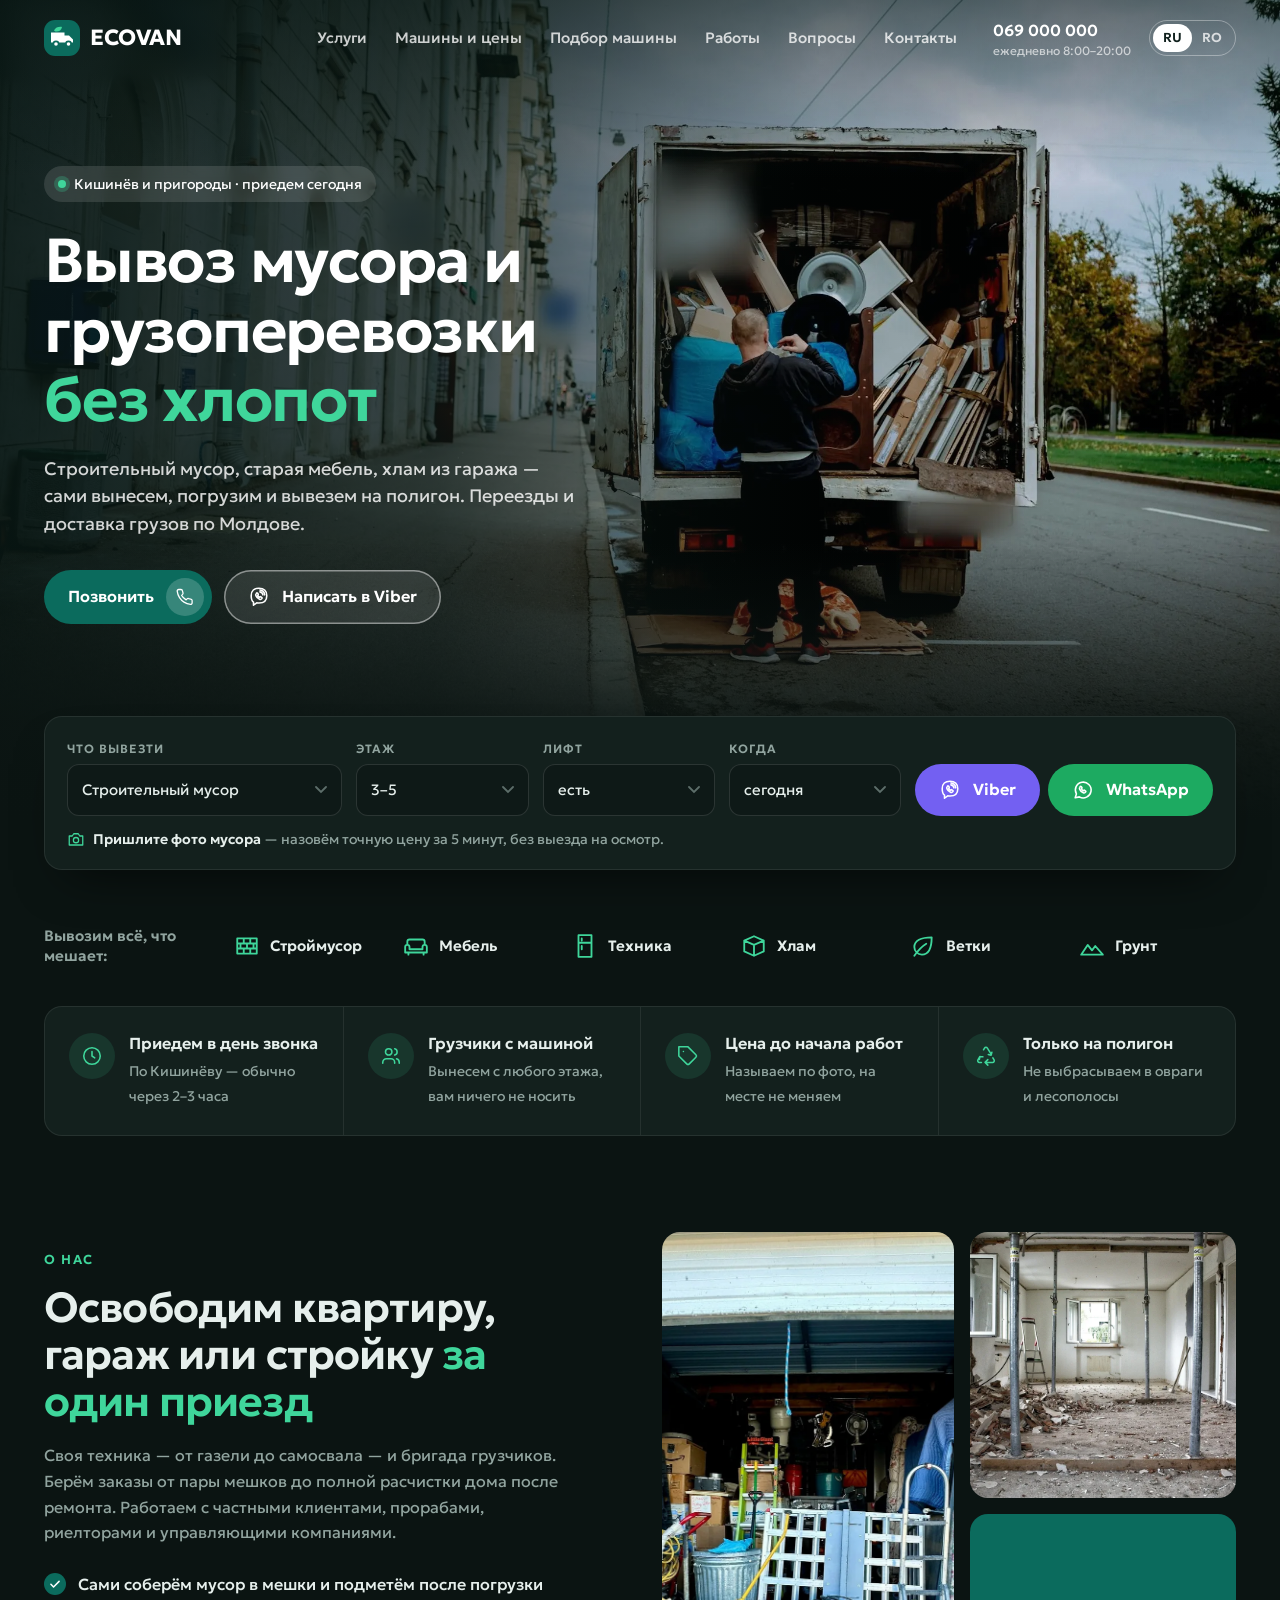
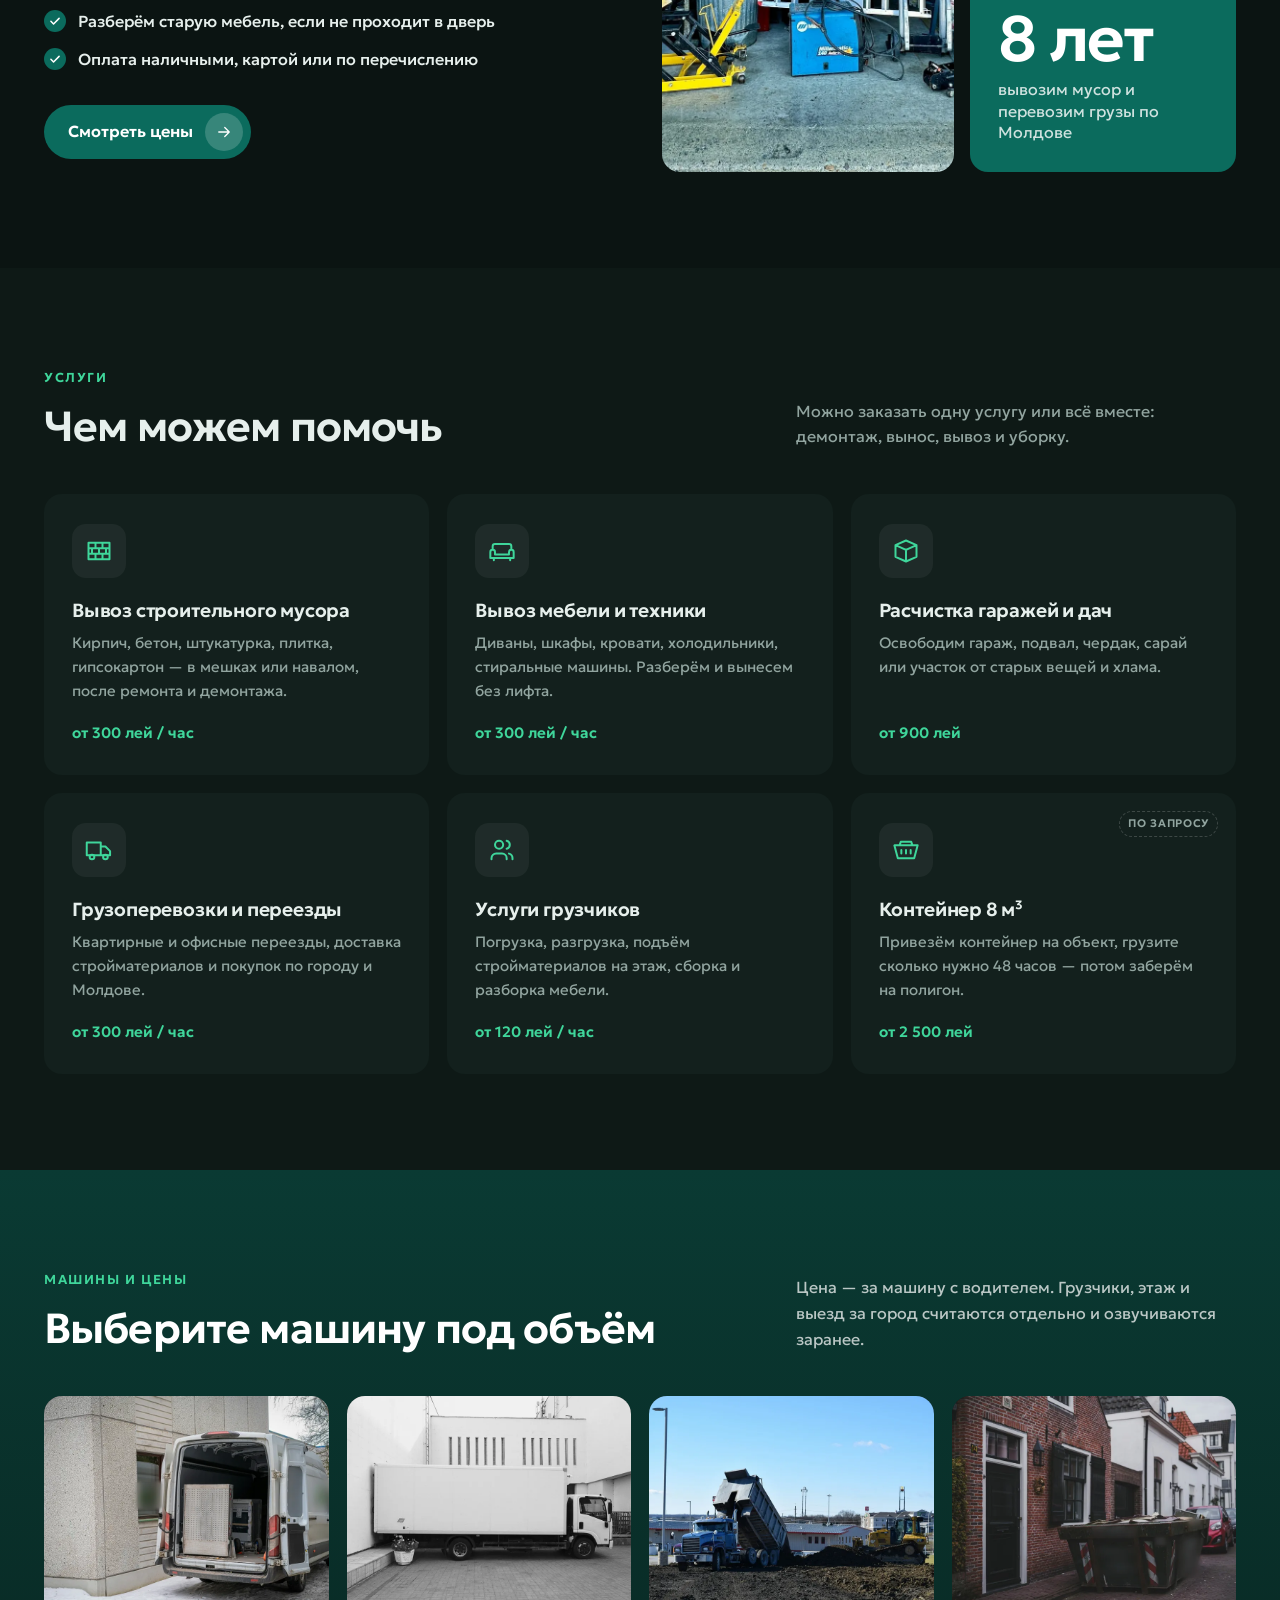
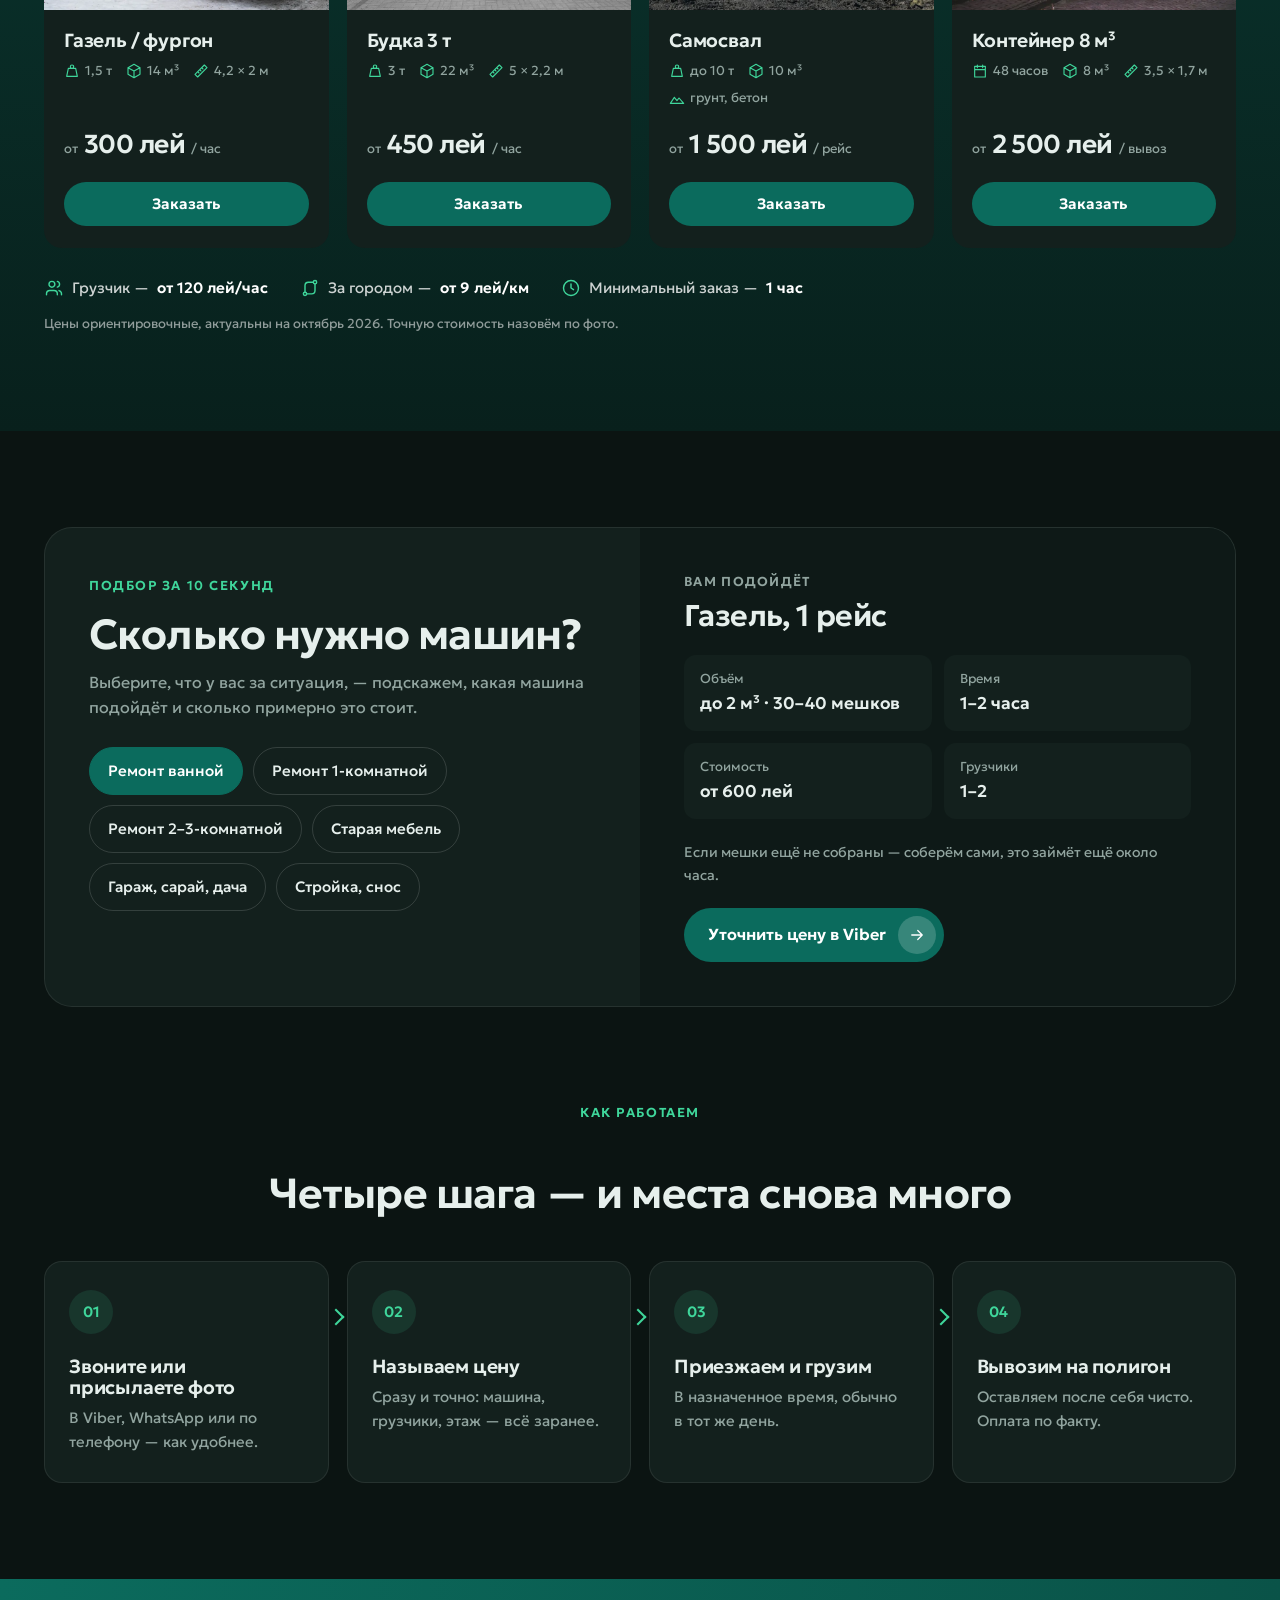
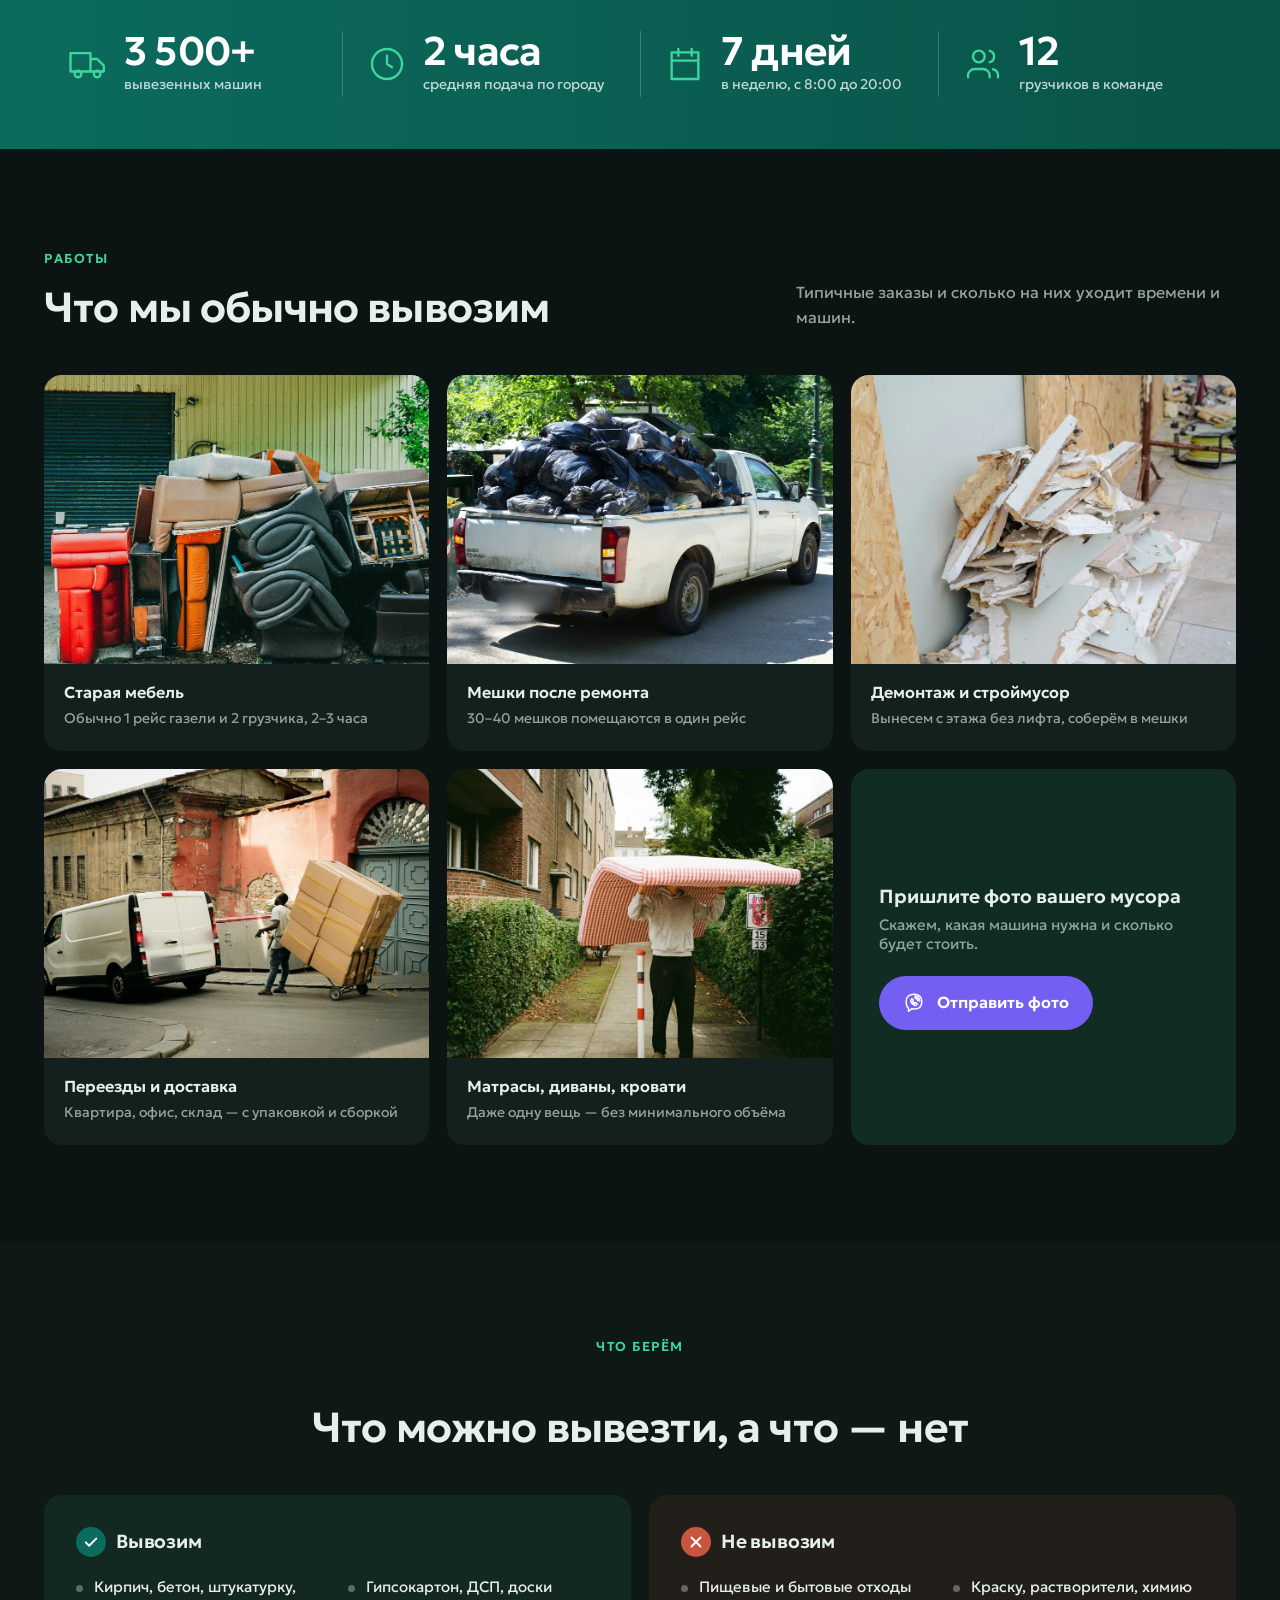
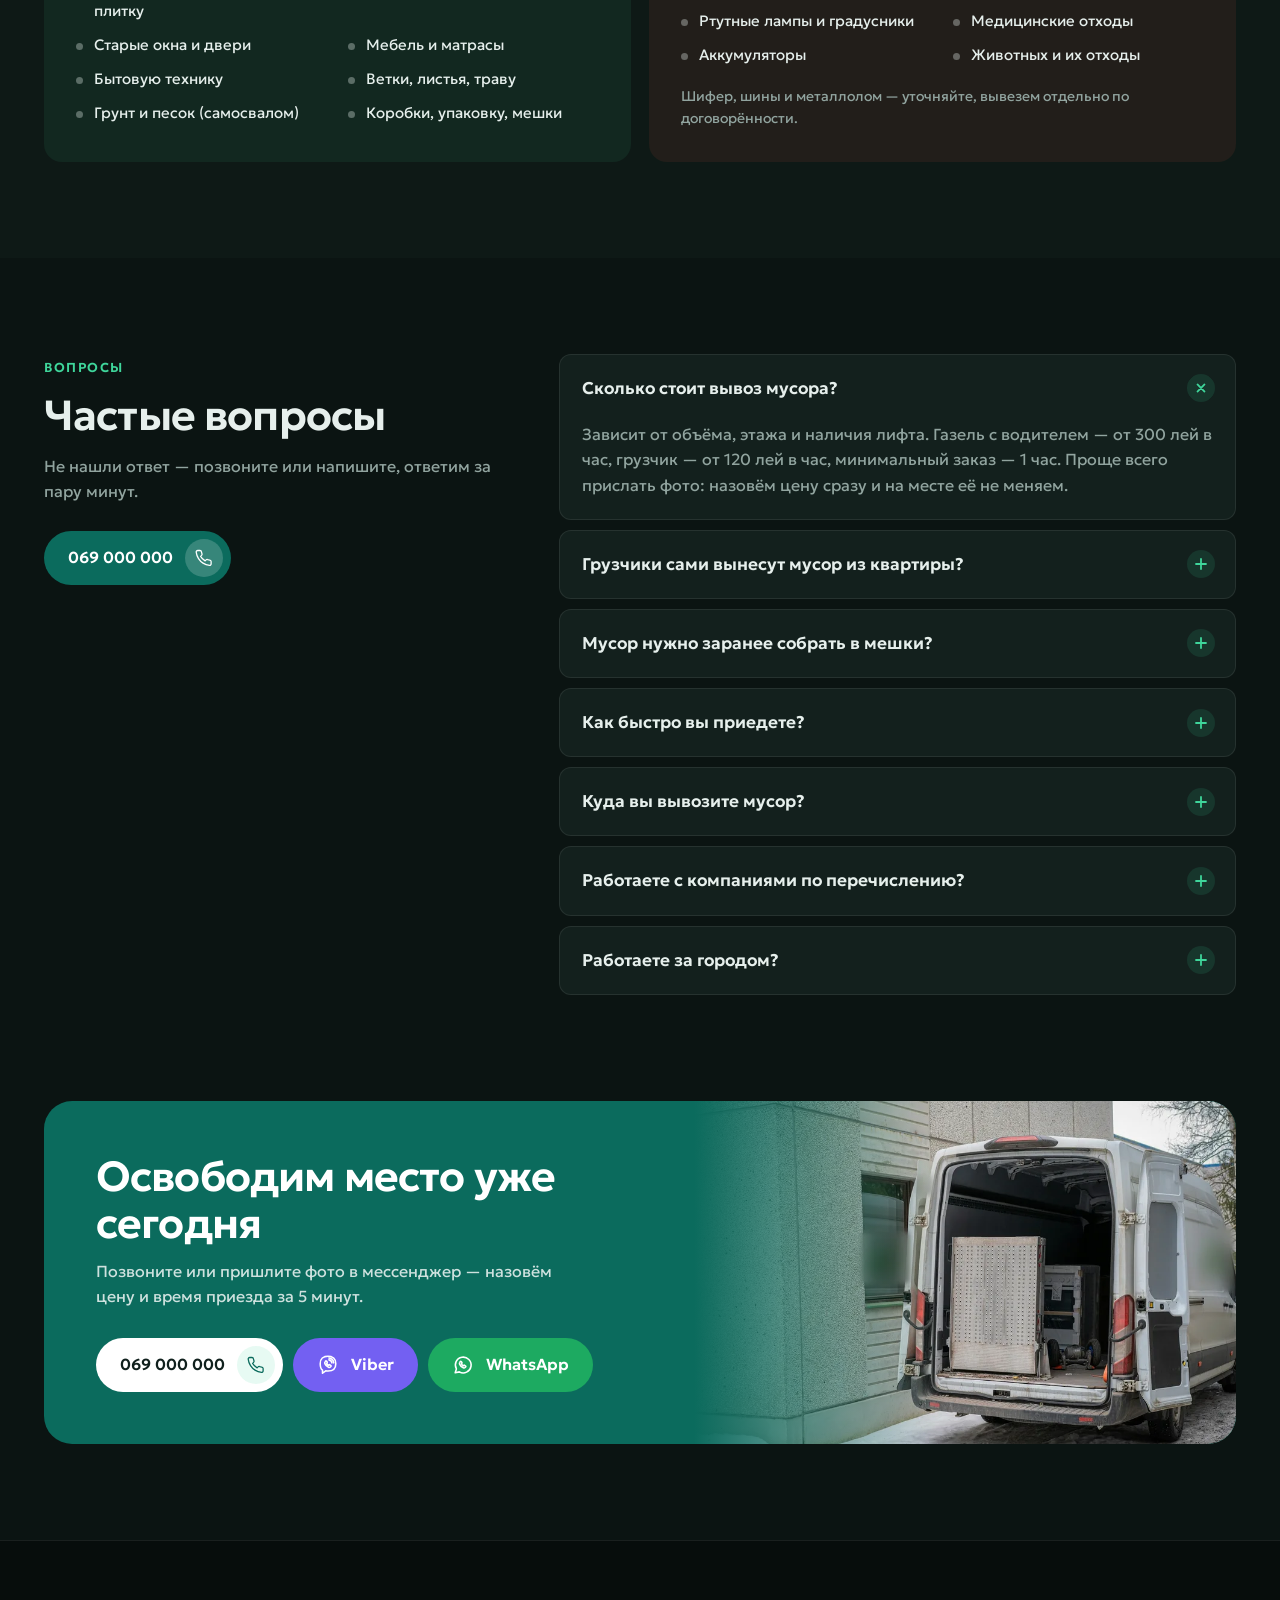
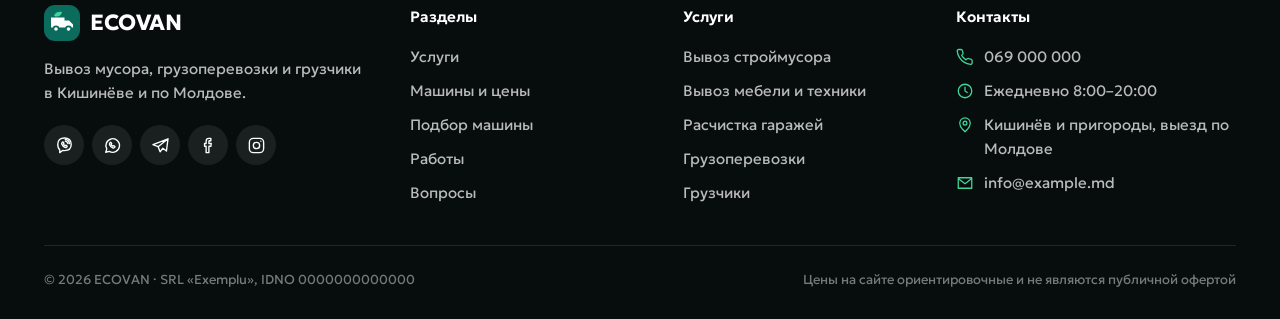
==== index.html @ 8799830d "Add files via upload" ====
<!doctype html>
<html lang="ru">
<head>
<meta charset="utf-8">
<meta name="viewport" content="width=device-width,initial-scale=1">
<title>Вывоз мусора и грузоперевозки в Кишинёве — ECOVAN · 069 000 000</title>
<meta name="description" content="Вывоз строительного мусора, старой мебели и хлама с грузчиками. Грузоперевозки и переезды по Кишинёву и Молдове. Газель от 300 лей/час, приезд в день звонка. Пришлите фото — назовём цену.">
<link rel="canonical" href="https://webonix-md.github.io/vyvoz-dark/">
<link rel="alternate" hreflang="ru" href="https://webonix-md.github.io/vyvoz-dark/">
<link rel="alternate" hreflang="ro" href="https://webonix-md.github.io/vyvoz-dark/ro.html">
<meta property="og:type" content="website">
<meta property="og:locale" content="ru_RU">
<meta property="og:title" content="Вывоз мусора и грузоперевозки в Кишинёве — ECOVAN">
<meta property="og:description" content="Строймусор, мебель, хлам — вынесем, погрузим, вывезем. Газель от 300 лей/час. Пришлите фото — назовём цену.">
<meta property="og:url" content="https://webonix-md.github.io/vyvoz-dark/">
<meta property="og:image" content="https://webonix-md.github.io/vyvoz-dark/img/og/og-square-ru.jpg">
<meta property="og:image:width" content="1200">
<meta property="og:image:height" content="1200">
<meta name="theme-color" content="#0B1412">
<link rel="icon" href="favicon.svg" type="image/svg+xml">
<link rel="preload" href="fonts/Geologica-SemiBold.woff2" as="font" type="font/woff2" crossorigin>
<link rel="preload" href="fonts/Geologica-Regular.woff2" as="font" type="font/woff2" crossorigin>
<link rel="stylesheet" href="style.css">
<script type="application/ld+json">
{"@context":"https://schema.org","@type":"MovingCompany","name":"ECOVAN","description":"Вывоз мусора, грузоперевозки и грузчики в Кишинёве","telephone":"+37369000000","url":"https://webonix-md.github.io/vyvoz-dark/","image":"https://webonix-md.github.io/vyvoz-dark/img/og/og-square-ru.jpg","priceRange":"от 300 MDL","areaServed":"Chișinău","address":{"@type":"PostalAddress","addressLocality":"Chișinău","addressCountry":"MD"},"openingHours":"Mo-Su 08:00-20:00"}
</script>
</head>
<body>

<!-- ============ ИКОНКИ ============ -->
<svg width="0" height="0" style="position:absolute" aria-hidden="true">
  <symbol id="i-arrow" viewBox="0 0 24 24"><path d="M5 12h14M13 6l6 6-6 6"/></symbol>
  <symbol id="i-phone" viewBox="0 0 24 24"><path d="M21.5 16.9v3a2 2 0 0 1-2.2 2 19.8 19.8 0 0 1-8.6-3.1 19.5 19.5 0 0 1-6-6A19.8 19.8 0 0 1 1.6 4.2 2 2 0 0 1 3.6 2h3a2 2 0 0 1 2 1.7c.1.9.4 1.8.7 2.7a2 2 0 0 1-.5 2.1L7.5 9.8a16 16 0 0 0 6 6l1.3-1.3a2 2 0 0 1 2.1-.4c.9.3 1.8.6 2.7.7a2 2 0 0 1 1.9 2.1z"/></symbol>
  <symbol id="i-viber" viewBox="0 0 24 24"><path d="M12 2.5c5.2 0 8.5 2.4 8.5 8s-3.3 8-8.5 8c-.9 0-1.7-.1-2.5-.2L6 21v-3.5c-1.8-1.3-2.5-3.6-2.5-7 0-5.6 3.3-8 8.5-8z"/><path d="M9.3 7.7c.3-.3.7-.3 1 0l.8 1.1c.2.3.2.7-.1 1l-.4.4c.4.9 1.2 1.7 2.1 2.1l.4-.4c.3-.3.7-.3 1-.1l1.1.8c.3.3.3.7 0 1l-.6.6c-.5.5-1.3.6-2 .3a7.4 7.4 0 0 1-4-4c-.3-.7-.2-1.5.3-2zM13 6.4a4 4 0 0 1 3.3 3.3M13 4.4a6 6 0 0 1 5.3 5.3"/></symbol>
  <symbol id="i-wa" viewBox="0 0 24 24"><path d="M3.5 20.5l1.3-4.2A8.6 8.6 0 1 1 8 19.5z"/><path d="M9 8.2c.3-.3.7-.3 1 0l.8 1.1c.2.3.2.7-.1 1l-.4.4c.4.9 1.2 1.7 2.1 2.1l.4-.4c.3-.3.7-.3 1-.1l1.1.8c.3.3.3.7 0 1l-.6.6c-.5.5-1.3.6-2 .3a7.4 7.4 0 0 1-4-4c-.3-.7-.2-1.5.3-2z"/></symbol>
  <symbol id="i-truck" viewBox="0 0 24 24"><path d="M1.5 5.5h12v11h-12zM13.5 9h4l4 4v3.5h-8"/><circle cx="6" cy="18" r="2"/><circle cx="17.5" cy="18" r="2"/></symbol>
  <symbol id="i-bricks" viewBox="0 0 24 24"><path d="M3 5h18v14H3zM3 9.7h18M3 14.3h18M9 5v4.7M15 5v4.7M6 9.7v4.6M12 9.7v4.6M18 9.7v4.6M9 14.3V19M15 14.3V19"/></symbol>
  <symbol id="i-sofa" viewBox="0 0 24 24"><path d="M4 11V8a2 2 0 0 1 2-2h12a2 2 0 0 1 2 2v3M2 13a2 2 0 0 1 4 0v2h12v-2a2 2 0 0 1 4 0v5H2zM5 18v2M19 18v2"/></symbol>
  <symbol id="i-fridge" viewBox="0 0 24 24"><path d="M6 2h12v20H6zM6 9h12M9 5v2M9 12v3"/></symbol>
  <symbol id="i-box" viewBox="0 0 24 24"><path d="M3 7l9-4 9 4v10l-9 4-9-4zM3 7l9 4 9-4M12 11v10"/></symbol>
  <symbol id="i-leaf" viewBox="0 0 24 24"><path d="M11 20a7 7 0 0 1-7-7c0-6 6-9 16-9 0 10-3 16-9 16zM4 21c3.5-5 7-8.5 11-11"/></symbol>
  <symbol id="i-soil" viewBox="0 0 24 24"><path d="M2 20l6-9 4 5 3-4 7 8zM2 20h20"/></symbol>
  <symbol id="i-clock" viewBox="0 0 24 24"><circle cx="12" cy="12" r="9"/><path d="M12 7v5l3 2"/></symbol>
  <symbol id="i-users" viewBox="0 0 24 24"><path d="M16 20v-1a4 4 0 0 0-4-4H7a4 4 0 0 0-4 4v1M9.5 11a3.5 3.5 0 1 0 0-7 3.5 3.5 0 0 0 0 7zM21 20v-1a4 4 0 0 0-3-3.9M16 4.1a3.5 3.5 0 0 1 0 6.8"/></symbol>
  <symbol id="i-tag" viewBox="0 0 24 24"><path d="M20.6 13.4l-7.2 7.2a2 2 0 0 1-2.8 0L2 12V2h10l8.6 8.6a2 2 0 0 1 0 2.8zM7 7h.01"/></symbol>
  <symbol id="i-recycle" viewBox="0 0 24 24"><path d="M7 19H4.8a1.8 1.8 0 0 1-1.6-2.7L5.4 12.5M11 19h8.2a1.8 1.8 0 0 0 1.6-2.7l-1.3-2.2M14 16l-3 3 3 3M8.6 12.9l-3.2-.4-.6 3.2M9.3 5.2l1.1-1.9a1.8 1.8 0 0 1 3.1 0L17.6 10M14.5 10.3l3.1.8.8-3.1"/></symbol>
  <symbol id="i-check" viewBox="0 0 24 24"><path d="M5 12.5l4.5 4.5L19 7.5"/></symbol>
  <symbol id="i-x" viewBox="0 0 24 24"><path d="M6 6l12 12M18 6L6 18"/></symbol>
  <symbol id="i-skip" viewBox="0 0 24 24"><path d="M2 8h20l-3 11H5zM6.5 8l1-3h9l1 3M8 12v3M12 12v3M16 12v3"/></symbol>
  <symbol id="i-weight" viewBox="0 0 24 24"><path d="M6.5 8h11l2.5 12H4zM12 8a2.5 2.5 0 1 0 0-5 2.5 2.5 0 0 0 0 5z"/></symbol>
  <symbol id="i-cube" viewBox="0 0 24 24"><path d="M12 2l9 5v10l-9 5-9-5V7zM3 7l9 5 9-5M12 12v10"/></symbol>
  <symbol id="i-ruler" viewBox="0 0 24 24"><path d="M3 17L17 3l4 4L7 21zM7 13l2 2M10 10l2 2M13 7l2 2"/></symbol>
  <symbol id="i-pin" viewBox="0 0 24 24"><path d="M12 21s-7-6.2-7-11.5a7 7 0 0 1 14 0C19 14.8 12 21 12 21z"/><circle cx="12" cy="9.5" r="2.5"/></symbol>
  <symbol id="i-mail" viewBox="0 0 24 24"><path d="M3 5h18v14H3zM3 6l9 7 9-7"/></symbol>
  <symbol id="i-cal" viewBox="0 0 24 24"><path d="M4 5h16v16H4zM4 10h16M8 3v4M16 3v4"/></symbol>
  <symbol id="i-camera" viewBox="0 0 24 24"><path d="M3 8h4l2-3h6l2 3h4v12H3z"/><circle cx="12" cy="13.5" r="3.5"/></symbol>
  <symbol id="i-hammer" viewBox="0 0 24 24"><path d="M13.5 10.5l-9 9a2.1 2.1 0 0 1-3-3l9-9M10.5 7.5l3.5-3.5 6 6-3.5 3.5zM14.5 3.5L17 1l6 6-2.5 2.5"/></symbol>
  <symbol id="i-route" viewBox="0 0 24 24"><circle cx="6" cy="19" r="2"/><circle cx="18" cy="5" r="2"/><path d="M6 17V9a4 4 0 0 1 4-4h6M18 7v8a4 4 0 0 1-4 4H8"/></symbol>
  <symbol id="i-menu" viewBox="0 0 24 24"><path d="M4 7h16M4 12h16M4 17h16"/></symbol>
  <symbol id="i-tg" viewBox="0 0 24 24"><path d="M21.5 3.5L2.5 11l6.5 2.5 2.5 6.5 3.5-4.5 4.5 3.5zM9 13.5l12.5-10"/></symbol>
  <symbol id="i-fb" viewBox="0 0 24 24"><path d="M15 3h-2.5A3.5 3.5 0 0 0 9 6.5V9.5H7v3.5h2V21h3.5v-8H15l.5-3.5h-3V7a1 1 0 0 1 1-1H15z"/></symbol>
  <symbol id="i-ig" viewBox="0 0 24 24"><rect x="3" y="3" width="18" height="18" rx="5"/><circle cx="12" cy="12" r="4"/><path d="M17.5 6.5h.01"/></symbol>
</svg>

<!-- ============ ШАПКА ============ -->
<header class="hdr hdr--over">
  <div class="wrap">
    <a href="#" class="logo" aria-label="ECOVAN — на главную">
      <svg viewBox="0 0 36 36" aria-hidden="true"><rect width="36" height="36" rx="11" fill="#0B6B5D"/><path d="M7 12.5h13.5v10H7zM20.5 15.5h4.5l4 4v3h-8.5z" fill="#fff"/><circle cx="12" cy="24" r="2.6" fill="#fff" stroke="#0B6B5D" stroke-width="1.6"/><circle cx="24.5" cy="24" r="2.6" fill="#fff" stroke="#0B6B5D" stroke-width="1.6"/><path d="M10 10.5c1.5-3 4.5-4 8-3.6-.6 3.2-3 5-6.6 4.6" fill="#3FD69B"/></svg>
      ECOVAN
    </a>
    <nav class="nav" id="nav">
      <a href="#uslugi">Услуги</a>
      <a href="#ceny">Машины и цены</a>
      <a href="#podbor">Подбор машины</a>
      <a href="#raboty">Работы</a>
      <a href="#voprosy">Вопросы</a>
      <a href="#kontakty">Контакты</a>
    </nav>
    <div class="hdr__r">
      <a class="hdr__tel" href="tel:+37369000000">069 000 000<small>ежедневно 8:00–20:00</small></a>
      <div class="lang"><a href="index.html" aria-current="page">RU</a><a href="ro.html" hreflang="ro">RO</a></div>
      <button class="burger" id="burger" aria-label="Меню" aria-expanded="false" aria-controls="nav"><svg class="i"><use href="#i-menu"/></svg></button>
    </div>
  </div>
</header>

<main>
<!-- ============ HERO ============ -->
<section class="hero">
    <div class="hero__box">
      <picture>
        <source media="(max-width:640px)" srcset="img/hero-m.webp">
        <img src="img/hero.webp" width="2200" height="1464" alt="Грузчик загружает старую мебель и мусор в грузовую газель" fetchpriority="high">
      </picture>
      <div class="wrap hero__in"><div class="hero__txt">
        <div class="hero__badge"><i></i>Кишинёв и пригороды · приедем сегодня</div>
        <h1>Вывоз мусора и грузоперевозки <span>без хлопот</span></h1>
        <p class="hero__lead">Строительный мусор, старая мебель, хлам из гаража — сами вынесем, погрузим и вывезем на полигон. Переезды и доставка грузов по Молдове.</p>
        <div class="hero__cta">
          <a class="btn btn--p" href="tel:+37369000000">Позвонить <span class="ar"><svg class="i"><use href="#i-phone"/></svg></span></a>
          <a class="btn btn--ghost" href="viber://chat?number=%2B37369000000"><svg class="i"><use href="#i-viber"/></svg>Написать в Viber</a>
        </div>
      </div></div>
    </div>
  <div class="wrap">

    <!-- быстрая цена: не форма, а сборка сообщения в мессенджер -->
    <div class="quick rv" id="quick" data-msg="Здравствуйте! Нужен вывоз / перевозка: {what}. Этаж: {floor}, лифт: {lift}. Когда: {when}. Сейчас пришлю фото." data-copied="Текст скопирован — вставьте его в чат Viber и прикрепите фото">
      <div class="quick__row">
        <div><label for="q-what">Что вывезти</label>
          <select id="q-what"><option>Строительный мусор</option><option>Старая мебель, техника</option><option>Хлам из гаража, подвала, дачи</option><option>Переезд / перевозка груза</option></select></div>
        <div><label for="q-floor">Этаж</label>
          <select id="q-floor"><option>Частный дом</option><option>1–2</option><option selected>3–5</option><option>6 и выше</option></select></div>
        <div><label for="q-lift">Лифт</label>
          <select id="q-lift"><option>есть</option><option>нет</option><option>грузовой</option></select></div>
        <div><label for="q-when">Когда</label>
          <select id="q-when"><option>сегодня</option><option>завтра</option><option>на этой неделе</option></select></div>
        <div class="quick__btns">
          <a class="btn btn--viber js-viber" href="viber://chat?number=%2B37369000000"><svg class="i"><use href="#i-viber"/></svg>Viber</a>
          <a class="btn btn--wa js-wa" href="https://wa.me/37369000000" target="_blank" rel="noopener"><svg class="i"><use href="#i-wa"/></svg>WhatsApp</a>
        </div>
      </div>
      <p class="quick__note"><svg class="i"><use href="#i-camera"/></svg><span><b>Пришлите фото мусора</b> — назовём точную цену за 5 минут, без выезда на осмотр.</span></p>
    </div>
  </div>
</section>

<!-- ============ ЧТО ВЫВОЗИМ ============ -->
<section class="what">
  <div class="wrap what__in rv">
    <p class="what__t">Вывозим всё, что мешает:</p>
    <ul class="what__list">
      <li><svg class="i"><use href="#i-bricks"/></svg>Строймусор</li>
      <li><svg class="i"><use href="#i-sofa"/></svg>Мебель</li>
      <li><svg class="i"><use href="#i-fridge"/></svg>Техника</li>
      <li><svg class="i"><use href="#i-box"/></svg>Хлам</li>
      <li><svg class="i"><use href="#i-leaf"/></svg>Ветки</li>
      <li><svg class="i"><use href="#i-soil"/></svg>Грунт</li>
    </ul>
  </div>
</section>

<!-- ============ 4 ПРЕИМУЩЕСТВА ============ -->
<section class="feats">
  <div class="wrap">
    <div class="feats__grid rv">
      <div class="feat"><span class="ico"><svg class="i"><use href="#i-clock"/></svg></span><div><b>Приедем в день звонка</b><span>По Кишинёву — обычно через 2–3 часа</span></div></div>
      <div class="feat"><span class="ico"><svg class="i"><use href="#i-users"/></svg></span><div><b>Грузчики с машиной</b><span>Вынесем с любого этажа, вам ничего не носить</span></div></div>
      <div class="feat"><span class="ico"><svg class="i"><use href="#i-tag"/></svg></span><div><b>Цена до начала работ</b><span>Называем по фото, на месте не меняем</span></div></div>
      <div class="feat"><span class="ico"><svg class="i"><use href="#i-recycle"/></svg></span><div><b>Только на полигон</b><span>Не выбрасываем в овраги и лесополосы</span></div></div>
    </div>
  </div>
</section>

<!-- ============ О НАС ============ -->
<section class="sec about">
  <div class="wrap about__grid">
    <div class="rv">
      <span class="eyebrow">О нас</span>
      <h2>Освободим квартиру, гараж или стройку <span class="hl">за один приезд</span></h2>
      <p>Своя техника — от газели до самосвала — и бригада грузчиков. Берём заказы от пары мешков до полной расчистки дома после ремонта. Работаем с частными клиентами, прорабами, риелторами и управляющими компаниями.</p>
      <ul class="checks">
        <li><svg class="i"><use href="#i-check"/></svg>Сами соберём мусор в мешки и подметём после погрузки</li>
        <li><svg class="i"><use href="#i-check"/></svg>Разберём старую мебель, если не проходит в дверь</li>
        <li><svg class="i"><use href="#i-check"/></svg>Оплата наличными, картой или по перечислению</li>
      </ul>
      <a class="btn btn--p" href="#ceny">Смотреть цены <span class="ar"><svg class="i"><use href="#i-arrow"/></svg></span></a>
    </div>
    <div class="collage rv">
      <img class="c1" src="img/about-1.webp" width="900" height="1125" alt="Гараж, заставленный старыми вещами и инструментами" loading="lazy">
      <img class="c2" src="img/about-2.webp" width="700" height="700" alt="Комната после демонтажа, на полу строительный мусор" loading="lazy">
      <div class="num"><b>8 лет</b><span>вывозим мусор и перевозим грузы по Молдове</span></div>
    </div>
  </div>
</section>

<!-- ============ УСЛУГИ ============ -->
<section class="sec svc" id="uslugi">
  <div class="wrap">
    <div class="sec-head rv">
      <div><span class="eyebrow">Услуги</span><h2>Чем можем помочь</h2></div>
      <p>Можно заказать одну услугу или всё вместе: демонтаж, вынос, вывоз и уборку.</p>
    </div>
    <div class="svc__grid">
      <article class="card rv"><span class="ico"><svg class="i"><use href="#i-bricks"/></svg></span><h3>Вывоз строительного мусора</h3><p>Кирпич, бетон, штукатурка, плитка, гипсокартон — в мешках или навалом, после ремонта и демонтажа.</p><span class="card__price">от 300 лей / час</span></article>
      <article class="card rv"><span class="ico"><svg class="i"><use href="#i-sofa"/></svg></span><h3>Вывоз мебели и техники</h3><p>Диваны, шкафы, кровати, холодильники, стиральные машины. Разберём и вынесем без лифта.</p><span class="card__price">от 300 лей / час</span></article>
      <article class="card rv"><span class="ico"><svg class="i"><use href="#i-box"/></svg></span><h3>Расчистка гаражей и дач</h3><p>Освободим гараж, подвал, чердак, сарай или участок от старых вещей и хлама.</p><span class="card__price">от 900 лей</span></article>
      <article class="card rv"><span class="ico"><svg class="i"><use href="#i-truck"/></svg></span><h3>Грузоперевозки и переезды</h3><p>Квартирные и офисные переезды, доставка стройматериалов и покупок по городу и Молдове.</p><span class="card__price">от 300 лей / час</span></article>
      <article class="card rv"><span class="ico"><svg class="i"><use href="#i-users"/></svg></span><h3>Услуги грузчиков</h3><p>Погрузка, разгрузка, подъём стройматериалов на этаж, сборка и разборка мебели.</p><span class="card__price">от 120 лей / час</span></article>
      <article class="card card--opt rv" data-opt="по запросу"><span class="ico"><svg class="i"><use href="#i-skip"/></svg></span><h3>Контейнер 8 м³</h3><p>Привезём контейнер на объект, грузите сколько нужно 48 часов — потом заберём на полигон.</p><span class="card__price">от 2 500 лей</span></article>
    </div>
  </div>
</section>

<!-- ============ МАШИНЫ И ЦЕНЫ ============ -->
<section class="sec cars" id="ceny">
  <div class="wrap">
    <div class="sec-head rv">
      <div><span class="eyebrow">Машины и цены</span><h2>Выберите машину под объём</h2></div>
      <p>Цена — за машину с водителем. Грузчики, этаж и выезд за город считаются отдельно и озвучиваются заранее.</p>
    </div>
    <div class="cars__grid">
      <article class="car rv">
        <img src="img/car-van.webp" width="800" height="600" alt="Грузовой фургон с открытыми задними дверями" loading="lazy">
        <div class="car__b">
          <h3>Газель / фургон</h3>
          <div class="car__specs"><span><svg class="i"><use href="#i-weight"/></svg>1,5 т</span><span><svg class="i"><use href="#i-cube"/></svg>14 м³</span><span><svg class="i"><use href="#i-ruler"/></svg>4,2 × 2 м</span></div>
          <div class="car__price"><small>от</small><b>300 лей</b><small>/ час</small></div>
          <a class="btn btn--p btn--sm" href="viber://chat?number=%2B37369000000">Заказать</a>
        </div>
      </article>
      <article class="car rv">
        <img src="img/car-box.webp" width="800" height="600" alt="Грузовик с будкой" loading="lazy">
        <div class="car__b">
          <h3>Будка 3 т</h3>
          <div class="car__specs"><span><svg class="i"><use href="#i-weight"/></svg>3 т</span><span><svg class="i"><use href="#i-cube"/></svg>22 м³</span><span><svg class="i"><use href="#i-ruler"/></svg>5 × 2,2 м</span></div>
          <div class="car__price"><small>от</small><b>450 лей</b><small>/ час</small></div>
          <a class="btn btn--p btn--sm" href="viber://chat?number=%2B37369000000">Заказать</a>
        </div>
      </article>
      <article class="car rv">
        <img src="img/car-dump.webp" width="800" height="600" alt="Самосвал выгружает грунт" loading="lazy">
        <div class="car__b">
          <h3>Самосвал</h3>
          <div class="car__specs"><span><svg class="i"><use href="#i-weight"/></svg>до 10 т</span><span><svg class="i"><use href="#i-cube"/></svg>10 м³</span><span><svg class="i"><use href="#i-soil"/></svg>грунт, бетон</span></div>
          <div class="car__price"><small>от</small><b>1 500 лей</b><small>/ рейс</small></div>
          <a class="btn btn--p btn--sm" href="viber://chat?number=%2B37369000000">Заказать</a>
        </div>
      </article>
      <article class="car rv">
        <img src="img/car-skip.webp" width="800" height="600" alt="Металлический контейнер для строительного мусора у дома" loading="lazy">
        <div class="car__b">
          <h3>Контейнер 8 м³</h3>
          <div class="car__specs"><span><svg class="i"><use href="#i-cal"/></svg>48 часов</span><span><svg class="i"><use href="#i-cube"/></svg>8 м³</span><span><svg class="i"><use href="#i-ruler"/></svg>3,5 × 1,7 м</span></div>
          <div class="car__price"><small>от</small><b>2 500 лей</b><small>/ вывоз</small></div>
          <a class="btn btn--p btn--sm" href="viber://chat?number=%2B37369000000">Заказать</a>
        </div>
      </article>
    </div>
    <div class="cars__extra rv">
      <span><svg class="i"><use href="#i-users"/></svg>Грузчик — <b>от 120 лей/час</b></span>
      <span><svg class="i"><use href="#i-route"/></svg>За городом — <b>от 9 лей/км</b></span>
      <span><svg class="i"><use href="#i-clock"/></svg>Минимальный заказ — <b>1 час</b></span>
    </div>
    <p class="cars__date">Цены ориентировочные, актуальны на октябрь 2026. Точную стоимость назовём по фото.</p>
  </div>
</section>

<!-- ============ ПОДБОР МАШИНЫ ============ -->
<section class="sec calc" id="podbor">
  <div class="wrap">
    <div class="calc__box rv">
      <div class="calc__l">
        <span class="eyebrow">Подбор за 10 секунд</span>
        <h2>Сколько нужно машин?</h2>
        <p>Выберите, что у вас за ситуация, — подскажем, какая машина подойдёт и сколько примерно это стоит.</p>
        <div class="chips" id="chips" role="group" aria-label="Тип работ">
          <button class="chip" data-k="bath" aria-pressed="true">Ремонт ванной</button>
          <button class="chip" data-k="flat1" aria-pressed="false">Ремонт 1-комнатной</button>
          <button class="chip" data-k="flat3" aria-pressed="false">Ремонт 2–3-комнатной</button>
          <button class="chip" data-k="furn" aria-pressed="false">Старая мебель</button>
          <button class="chip" data-k="garage" aria-pressed="false">Гараж, сарай, дача</button>
          <button class="chip" data-k="build" aria-pressed="false">Стройка, снос</button>
        </div>
      </div>
      <div class="calc__r" aria-live="polite">
        <span class="res__tag">Вам подойдёт</span>
        <div id="res">
          <div class="res__car" id="r-car"></div>
          <div class="res__rows">
            <div><small>Объём</small><b id="r-vol"></b></div>
            <div><small>Время</small><b id="r-time"></b></div>
            <div><small>Стоимость</small><b id="r-price"></b></div>
            <div><small>Грузчики</small><b id="r-men"></b></div>
          </div>
          <p class="res__note" id="r-note"></p>
        </div>
        <a class="btn btn--p" href="viber://chat?number=%2B37369000000">Уточнить цену в Viber <span class="ar"><svg class="i"><use href="#i-arrow"/></svg></span></a>
      </div>
    </div>
  </div>
  <script type="application/json" id="calc-data">
  {
    "bath":  {"car":"Газель, 1 рейс","vol":"до 2 м³ · 30–40 мешков","time":"1–2 часа","price":"от 600 лей","men":"1–2","note":"Если мешки ещё не собраны — соберём сами, это займёт ещё около часа."},
    "flat1": {"car":"Газель, 2 рейса или контейнер 8 м³","vol":"4–6 м³","time":"3–4 часа","price":"от 1 200 лей","men":"2","note":"Если ремонт идёт неделями — выгоднее поставить контейнер и грузить по мере работы."},
    "flat3": {"car":"Контейнер 8 м³ или самосвал","vol":"8–12 м³","time":"1–2 дня погрузки","price":"от 2 500 лей","men":"по желанию","note":"Для крупного объёма считаем по рейсам — так дешевле, чем почасовая газель."},
    "furn":  {"car":"Газель + грузчики","vol":"диван, шкаф, кровать ≈ 6–10 м³","time":"2–3 часа","price":"от 800 лей","men":"2","note":"Разберём шкафы и кровати на месте, если не проходят в дверь или лифт."},
    "garage":{"car":"Газель или будка 3 т","vol":"6–20 м³","time":"2–4 часа","price":"от 900 лей","men":"2","note":"Металлолом и годные вещи можем отсортировать — иногда это снижает цену."},
    "build": {"car":"Самосвал 10 т","vol":"до 10 м³ за рейс","time":"по графику стройки","price":"от 1 500 лей / рейс","men":"не нужны","note":"Бетон, кирпич и грунт после сноса вывозим самосвалом, грузим экскаватором или бобкатом."}
  }
  </script>
</section>

<!-- ============ КАК РАБОТАЕМ ============ -->
<section class="sec steps-sec" style="padding-top:0">
  <div class="wrap">
    <div class="sec-head sec-head--c rv">
      <span class="eyebrow">Как работаем</span>
      <h2>Четыре шага — и места снова много</h2>
    </div>
    <div class="steps">
      <div class="step rv"><span class="step__n">01</span><h3>Звоните или присылаете фото</h3><p>В Viber, WhatsApp или по телефону — как удобнее.</p></div>
      <div class="step rv"><span class="step__n">02</span><h3>Называем цену</h3><p>Сразу и точно: машина, грузчики, этаж — всё заранее.</p></div>
      <div class="step rv"><span class="step__n">03</span><h3>Приезжаем и грузим</h3><p>В назначенное время, обычно в тот же день.</p></div>
      <div class="step rv"><span class="step__n">04</span><h3>Вывозим на полигон</h3><p>Оставляем после себя чисто. Оплата по факту.</p></div>
    </div>
  </div>
</section>

<!-- ============ ЦИФРЫ ============ -->
<section class="stats">
  <div class="wrap stats__grid">
    <div class="stat rv"><svg class="i"><use href="#i-truck"/></svg><div><b>3 500+</b><span>вывезенных машин</span></div></div>
    <div class="stat rv"><svg class="i"><use href="#i-clock"/></svg><div><b>2 часа</b><span>средняя подача по городу</span></div></div>
    <div class="stat rv"><svg class="i"><use href="#i-cal"/></svg><div><b>7 дней</b><span>в неделю, с 8:00 до 20:00</span></div></div>
    <div class="stat rv"><svg class="i"><use href="#i-users"/></svg><div><b>12</b><span>грузчиков в команде</span></div></div>
  </div>
</section>

<!-- ============ РАБОТЫ ============ -->
<section class="sec works" id="raboty">
  <div class="wrap">
    <div class="sec-head rv">
      <div><span class="eyebrow">Работы</span><h2>Что мы обычно вывозим</h2></div>
      <p>Типичные заказы и сколько на них уходит времени и машин.</p>
    </div>
    <div class="works__grid">
      <div class="work rv"><figure><img src="img/work-1.webp" width="900" height="675" alt="Старая мягкая мебель сложена у гаража" loading="lazy"></figure><figcaption><b>Старая мебель</b><span>Обычно 1 рейс газели и 2 грузчика, 2–3 часа</span></figcaption></div>
      <div class="work rv"><figure><img src="img/work-2.webp" width="900" height="675" alt="Кузов пикапа, полностью загруженный мешками с мусором" loading="lazy"></figure><figcaption><b>Мешки после ремонта</b><span>30–40 мешков помещаются в один рейс</span></figcaption></div>
      <div class="work rv"><figure><img src="img/work-3.webp" width="900" height="675" alt="Куча обломков гипсокартона в квартире" loading="lazy"></figure><figcaption><b>Демонтаж и строймусор</b><span>Вынесем с этажа без лифта, соберём в мешки</span></figcaption></div>
      <div class="work rv"><figure><img src="img/work-4.webp" width="900" height="675" alt="Грузчик везёт тележку с коробками к фургону" loading="lazy"></figure><figcaption><b>Переезды и доставка</b><span>Квартира, офис, склад — с упаковкой и сборкой</span></figcaption></div>
      <div class="work rv"><figure><img src="img/work-5.webp" width="900" height="675" alt="Человек несёт старый матрас по улице" loading="lazy"></figure><figcaption><b>Матрасы, диваны, кровати</b><span>Даже одну вещь — без минимального объёма</span></figcaption></div>
      <div class="works__more rv"><p>Пришлите фото вашего мусора<span>Скажем, какая машина нужна и сколько будет стоить.</span></p><a class="btn btn--viber" href="viber://chat?number=%2B37369000000"><svg class="i"><use href="#i-viber"/></svg>Отправить фото</a></div>
    </div>
  </div>
</section>

<!-- ============ МОЖНО / НЕЛЬЗЯ ============ -->
<section class="sec rules">
  <div class="wrap">
    <div class="sec-head sec-head--c rv">
      <span class="eyebrow">Что берём</span>
      <h2>Что можно вывезти, а что — нет</h2>
    </div>
    <div class="rules__grid">
      <div class="rule rule--ok rv">
        <h3><svg class="i"><use href="#i-check"/></svg>Вывозим</h3>
        <ul>
          <li>Кирпич, бетон, штукатурку, плитку</li>
          <li>Гипсокартон, ДСП, доски</li>
          <li>Старые окна и двери</li>
          <li>Мебель и матрасы</li>
          <li>Бытовую технику</li>
          <li>Ветки, листья, траву</li>
          <li>Грунт и песок (самосвалом)</li>
          <li>Коробки, упаковку, мешки</li>
        </ul>
      </div>
      <div class="rule rule--no rv">
        <h3><svg class="i"><use href="#i-x"/></svg>Не вывозим</h3>
        <ul>
          <li>Пищевые и бытовые отходы</li>
          <li>Краску, растворители, химию</li>
          <li>Ртутные лампы и градусники</li>
          <li>Медицинские отходы</li>
          <li>Аккумуляторы</li>
          <li>Животных и их отходы</li>
        </ul>
        <p>Шифер, шины и металлолом — уточняйте, вывезем отдельно по договорённости.</p>
      </div>
    </div>
  </div>
</section>

<!-- ============ FAQ ============ -->
<section class="sec faq" id="voprosy">
  <div class="wrap faq__grid">
    <div class="faq__side rv">
      <span class="eyebrow">Вопросы</span>
      <h2>Частые вопросы</h2>
      <p>Не нашли ответ — позвоните или напишите, ответим за пару минут.</p>
      <a class="btn btn--p" href="tel:+37369000000">069 000 000 <span class="ar"><svg class="i"><use href="#i-phone"/></svg></span></a>
    </div>
    <div class="rv">
      <details open><summary>Сколько стоит вывоз мусора?</summary><p>Зависит от объёма, этажа и наличия лифта. Газель с водителем — от 300 лей в час, грузчик — от 120 лей в час, минимальный заказ — 1 час. Проще всего прислать фото: назовём цену сразу и на месте её не меняем.</p></details>
      <details><summary>Грузчики сами вынесут мусор из квартиры?</summary><p>Да, с любого этажа — в мешках или навалом. Если лифта нет, это влияет на время работы, поэтому про этаж лучше сказать заранее.</p></details>
      <details><summary>Мусор нужно заранее собрать в мешки?</summary><p>Желательно, так быстрее и дешевле. Но можем привезти мешки и собрать всё сами.</p></details>
      <details><summary>Как быстро вы приедете?</summary><p>По Кишинёву — обычно в день обращения, через 2–3 часа. Можно заказать и на конкретное время.</p></details>
      <details><summary>Куда вы вывозите мусор?</summary><p>Только на официальный полигон. В лесополосы и овраги не выбрасываем — за это штрафуют и вас, и нас.</p></details>
      <details><summary>Работаете с компаниями по перечислению?</summary><p>Да. Выставляем счёт и e-Factura, можем работать по договору на регулярный вывоз со стройки или из магазина.</p></details>
      <details><summary>Работаете за городом?</summary><p>Да, по пригородам и всей Молдове. За городом добавляется от 9 лей за километр.</p></details>
    </div>
  </div>
</section>

<!-- ============ CTA ============ -->
<section class="cta">
  <div class="wrap">
    <div class="cta__box rv">
      <div class="cta__t">
        <h2>Освободим место уже сегодня</h2>
        <p>Позвоните или пришлите фото в мессенджер — назовём цену и время приезда за 5 минут.</p>
        <div class="cta__btns">
          <a class="btn btn--w" href="tel:+37369000000">069 000 000 <span class="ar"><svg class="i"><use href="#i-phone"/></svg></span></a>
          <a class="btn btn--viber" href="viber://chat?number=%2B37369000000"><svg class="i"><use href="#i-viber"/></svg>Viber</a>
          <a class="btn btn--wa" href="https://wa.me/37369000000" target="_blank" rel="noopener"><svg class="i"><use href="#i-wa"/></svg>WhatsApp</a>
        </div>
      </div>
      <div class="cta__img"><img src="img/cta.webp" width="900" height="675" alt="" loading="lazy"></div>
    </div>
  </div>
</section>
</main>

<!-- ============ ПОДВАЛ ============ -->
<footer class="foot" id="kontakty">
  <div class="wrap">
    <div class="foot__grid">
      <div>
        <a href="#" class="logo"><svg viewBox="0 0 36 36" aria-hidden="true"><rect width="36" height="36" rx="11" fill="#0B6B5D"/><path d="M7 12.5h13.5v10H7zM20.5 15.5h4.5l4 4v3h-8.5z" fill="#fff"/><circle cx="12" cy="24" r="2.6" fill="#fff" stroke="#0B6B5D" stroke-width="1.6"/><circle cx="24.5" cy="24" r="2.6" fill="#fff" stroke="#0B6B5D" stroke-width="1.6"/><path d="M10 10.5c1.5-3 4.5-4 8-3.6-.6 3.2-3 5-6.6 4.6" fill="#3FD69B"/></svg>ECOVAN</a>
        <p>Вывоз мусора, грузоперевозки и грузчики в Кишинёве и по Молдове.</p>
        <div class="foot__soc">
          <a href="viber://chat?number=%2B37369000000" aria-label="Viber"><svg class="i"><use href="#i-viber"/></svg></a>
          <a href="https://wa.me/37369000000" aria-label="WhatsApp" target="_blank" rel="noopener"><svg class="i"><use href="#i-wa"/></svg></a>
          <a href="https://t.me/" aria-label="Telegram" target="_blank" rel="noopener"><svg class="i"><use href="#i-tg"/></svg></a>
          <a href="https://facebook.com/" aria-label="Facebook" target="_blank" rel="noopener"><svg class="i"><use href="#i-fb"/></svg></a>
          <a href="https://instagram.com/" aria-label="Instagram" target="_blank" rel="noopener"><svg class="i"><use href="#i-ig"/></svg></a>
        </div>
      </div>
      <div>
        <h4>Разделы</h4>
        <ul><li><a href="#uslugi">Услуги</a></li><li><a href="#ceny">Машины и цены</a></li><li><a href="#podbor">Подбор машины</a></li><li><a href="#raboty">Работы</a></li><li><a href="#voprosy">Вопросы</a></li></ul>
      </div>
      <div>
        <h4>Услуги</h4>
        <ul><li>Вывоз строймусора</li><li>Вывоз мебели и техники</li><li>Расчистка гаражей</li><li>Грузоперевозки</li><li>Грузчики</li></ul>
      </div>
      <div>
        <h4>Контакты</h4>
        <ul class="foot__c">
          <li><svg class="i"><use href="#i-phone"/></svg><a href="tel:+37369000000">069 000 000</a></li>
          <li><svg class="i"><use href="#i-clock"/></svg>Ежедневно 8:00–20:00</li>
          <li><svg class="i"><use href="#i-pin"/></svg>Кишинёв и пригороды, выезд по Молдове</li>
          <li><svg class="i"><use href="#i-mail"/></svg><a href="mailto:info@example.md">info@example.md</a></li>
        </ul>
      </div>
    </div>
    <div class="foot__b"><span>© 2026 ECOVAN · SRL «Exemplu», IDNO 0000000000000</span><span>Цены на сайте ориентировочные и не являются публичной офертой</span></div>
  </div>
</footer>

<!-- нижняя панель на телефоне -->
<nav class="mbar" aria-label="Связаться">
  <a class="m-tel" href="tel:+37369000000"><svg class="i"><use href="#i-phone"/></svg>Звонок</a>
  <a class="m-vb" href="viber://chat?number=%2B37369000000"><svg class="i"><use href="#i-viber"/></svg>Viber</a>
  <a class="m-wa" href="https://wa.me/37369000000" target="_blank" rel="noopener"><svg class="i"><use href="#i-wa"/></svg>WhatsApp</a>
</nav>
<div class="toast" id="toast" role="status"></div>

<script src="main.js" defer></script>
</body>
</html>
---- style.css ----
/* ============================================================
   ECOVAN — шаблон «вывоз мусора и грузоперевозки»
   Цвета и размеры — переменные ниже
   ============================================================ */

@font-face{font-family:"Geologica";src:url(fonts/Geologica-Regular.woff2) format("woff2");font-weight:400;font-display:swap}
@font-face{font-family:"Geologica";src:url(fonts/Geologica-Medium.woff2) format("woff2");font-weight:500;font-display:swap}
@font-face{font-family:"Geologica";src:url(fonts/Geologica-SemiBold.woff2) format("woff2");font-weight:600;font-display:swap}
@font-face{font-family:"Geologica";src:url(fonts/Geologica-Bold.woff2) format("woff2");font-weight:700;font-display:swap}

:root{
  --teal:#0B6B5D;        /* основной */
  --teal-d:#08544A;      /* наведение, тёмные полосы */
  --mint:#3FD69B;        /* акцент в заголовках на тёмном */
  --mint-l:#E3F6EE;      /* светлая подложка иконок */
  --ink:#10201D;         /* текст */
  --muted:#5D6E6A;       /* второстепенный текст */
  --bg:#F3F6F5;          /* фон страницы */
  --card:#FFFFFF;
  --line:#DFE7E4;
  --foot:#0D1A18;        /* подвал */
  --r-lg:28px; --r:18px; --r-sm:12px;
  --wrap:1240px;
  --shadow:0 18px 40px -22px rgba(11,52,45,.35);
}

*{box-sizing:border-box;margin:0;padding:0}
html{scroll-behavior:smooth;-webkit-text-size-adjust:100%}
body{font-family:"Geologica",system-ui,sans-serif;font-size:16px;line-height:1.6;color:var(--ink);background:var(--bg);overflow-x:hidden}
img{display:block;max-width:100%;height:auto}
a{color:inherit;text-decoration:none}
button{font:inherit;color:inherit;border:0;background:none;cursor:pointer}
svg.i{width:22px;height:22px;flex:none;fill:none;stroke:currentColor;stroke-width:1.7;stroke-linecap:round;stroke-linejoin:round}
.wrap{max-width:var(--wrap);margin:0 auto;padding:0 24px}
.sr{position:absolute;width:1px;height:1px;overflow:hidden;clip:rect(0 0 0 0)}

h1,h2,h3{font-weight:600;line-height:1.12;letter-spacing:-.02em}
h2{font-size:clamp(28px,3.4vw,42px)}
h3{font-size:19px;letter-spacing:-.01em}
.hl{color:var(--teal)}
.eyebrow{display:inline-block;font-size:13px;font-weight:600;letter-spacing:.12em;text-transform:uppercase;color:var(--teal);margin-bottom:14px}
.sec{padding:96px 0}
.sec-head{display:flex;justify-content:space-between;align-items:flex-end;gap:32px;margin-bottom:44px}
.sec-head p{max-width:440px;color:var(--muted)}
.sec-head--c{flex-direction:column;align-items:center;text-align:center}

/* ---------- кнопки: пилюля + круг со стрелкой (как в референсе) ---------- */
.btn{display:inline-flex;align-items:center;gap:12px;height:54px;padding:0 8px 0 24px;border-radius:999px;font-weight:600;font-size:16px;transition:background .2s,transform .2s;white-space:nowrap}
.btn .ar{width:38px;height:38px;border-radius:50%;display:grid;place-items:center;background:rgba(255,255,255,.18)}
.btn .ar svg{width:18px;height:18px}
.btn:hover{transform:translateY(-1px)}
.btn--p{background:var(--teal);color:#fff}
.btn--p:hover{background:var(--teal-d)}
.btn--w{background:#fff;color:var(--ink)}
.btn--w .ar{background:var(--mint-l);color:var(--teal)}
.btn--ghost{background:rgba(255,255,255,.1);color:#fff;box-shadow:inset 0 0 0 1.5px rgba(255,255,255,.45);padding:0 24px}
.btn--ghost:hover{background:rgba(255,255,255,.2)}
.btn--viber{background:#7360F2;color:#fff;padding:0 24px}
.btn--viber:hover{background:#5d4ad8}
.btn--wa{background:#1DAA61;color:#fff;padding:0 24px}
.btn--wa:hover{background:#178f51}
.btn--sm{height:44px;font-size:15px;padding:0 20px}

/* ---------- шапка ---------- */
.hdr{position:relative;z-index:30;padding:18px 0}
.hdr .wrap{display:flex;align-items:center;gap:36px}
.logo{display:flex;align-items:center;gap:10px;font-weight:700;font-size:22px;letter-spacing:-.02em}
.logo svg{width:36px;height:36px}
.nav{display:flex;gap:28px;margin-left:auto;font-size:15px;font-weight:500}
.nav a{color:var(--muted);transition:color .2s}
.nav a:hover{color:var(--teal)}
.hdr__r{display:flex;align-items:center;gap:18px}
.hdr__tel{font-weight:600;font-size:16px;white-space:nowrap}
.hdr__tel small{display:block;font-size:12px;font-weight:400;color:var(--muted);line-height:1.2}
.lang{display:flex;border:1.5px solid var(--line);border-radius:999px;padding:3px;font-size:13px;font-weight:600}
.lang a{padding:4px 10px;border-radius:999px;color:var(--muted)}
.lang a[aria-current]{background:var(--ink);color:#fff}
.burger{display:none;width:44px;height:44px;border-radius:50%;background:#fff;place-items:center}
.burger svg{width:22px;height:22px}

/* ---------- hero: фото на всю ширину, шапка поверх ---------- */
.hdr--over{position:absolute;top:0;left:0;right:0;color:#fff}
.hdr--over .nav a{color:rgba(255,255,255,.78)}
.hdr--over .nav a:hover{color:#fff}
.hdr--over .hdr__tel small{color:rgba(255,255,255,.65)}
.hdr--over .lang{border-color:rgba(255,255,255,.35)}
.hdr--over .lang a{color:rgba(255,255,255,.75)}
.hdr--over .lang a[aria-current]{background:#fff;color:var(--ink)}
.hdr--over .burger{background:rgba(255,255,255,.14);color:#fff}
.hero{padding-bottom:0}
.hero__box{position:relative;overflow:hidden;min-height:min(820px,100vh);display:flex;align-items:center;color:#fff;background:#1d2a27}
.hero__box picture,.hero__box picture img{position:absolute;inset:0;width:100%;height:100%}
.hero__box picture img{object-fit:cover;object-position:60% 45%}
.hero__box::after{content:"";position:absolute;inset:0;background:linear-gradient(180deg,rgba(8,22,19,.55) 0%,rgba(8,22,19,0) 22%),linear-gradient(90deg,rgba(8,22,19,.92) 0%,rgba(8,22,19,.74) 34%,rgba(8,22,19,.15) 64%,rgba(8,22,19,0) 100%)}
.hero__in{position:relative;z-index:2;width:100%}
.hero__txt{padding:150px 0 180px;max-width:680px}
.hero__badge{display:inline-flex;align-items:center;gap:8px;padding:7px 14px 7px 8px;border-radius:999px;background:rgba(255,255,255,.12);backdrop-filter:blur(6px);font-size:14px;margin-bottom:24px}
.hero__badge i{width:8px;height:8px;border-radius:50%;background:var(--mint);box-shadow:0 0 0 4px rgba(63,214,155,.25);margin-left:6px}
.hero h1{font-size:clamp(36px,5vw,62px);margin-bottom:20px}
.hero h1 span{color:var(--mint);display:block}
.hero__lead{font-size:18px;line-height:1.55;color:rgba(255,255,255,.82);max-width:540px;margin-bottom:32px}
.hero__cta{display:flex;flex-wrap:wrap;gap:12px}

/* полоса «узнать цену» поверх нижнего края hero */
.quick{position:relative;z-index:5;margin:-104px 0 0;background:#fff;border-radius:var(--r);box-shadow:var(--shadow);padding:22px 22px 18px}
.quick__row{display:grid;grid-template-columns:minmax(0,1.6fr) repeat(3,minmax(0,1fr)) auto;gap:14px;align-items:end}
.quick label{display:block;font-size:12px;font-weight:600;text-transform:uppercase;letter-spacing:.08em;color:var(--muted);margin-bottom:6px}
.quick select{width:100%;height:52px;border:1.5px solid var(--line);border-radius:var(--r-sm);padding:0 40px 0 14px;font:inherit;font-size:15px;color:var(--ink);background:#fff url("data:image/svg+xml,%3Csvg xmlns='http://www.w3.org/2000/svg' width='12' height='8' viewBox='0 0 12 8'%3E%3Cpath d='M1 1l5 5 5-5' fill='none' stroke='%235D6E6A' stroke-width='1.8' stroke-linecap='round'/%3E%3C/svg%3E") no-repeat right 14px center;appearance:none;-webkit-appearance:none;cursor:pointer}
.quick select:focus{outline:2px solid var(--teal);outline-offset:1px}
.quick__btns{display:flex;gap:8px}
.quick__btns .btn{height:52px}
.quick__note{display:flex;align-items:center;gap:8px;margin-top:12px;font-size:14px;color:var(--muted)}
.quick__note svg{color:var(--teal);width:18px;height:18px}
.quick__note b{color:var(--ink);font-weight:600}
.toast{position:fixed;left:50%;bottom:96px;transform:translate(-50%,20px);background:var(--ink);color:#fff;padding:12px 18px;border-radius:12px;font-size:14px;opacity:0;pointer-events:none;transition:.3s;z-index:60;max-width:calc(100% - 32px);text-align:center}
.toast.on{opacity:1;transform:translate(-50%,0)}

/* ---------- что вывозим (вместо полосы логотипов) ---------- */
.what{padding:56px 0 0}
.what__in{display:flex;align-items:center;gap:40px}
.what__t{font-weight:600;font-size:15px;color:var(--muted);flex:none;max-width:150px;line-height:1.35}
.what__list{display:grid;grid-template-columns:repeat(6,1fr);gap:12px;flex:1}
.what__list li{list-style:none;display:flex;align-items:center;gap:10px;font-weight:600;font-size:15px;color:var(--ink)}
.what__list svg{width:26px;height:26px;color:var(--teal)}

/* ---------- 4 преимущества ---------- */
.feats{padding:40px 0 0}
.feats__grid{display:grid;grid-template-columns:repeat(4,1fr);background:#fff;border-radius:var(--r);border:1px solid var(--line)}
.feat{display:flex;gap:14px;padding:26px 24px}
.feat+.feat{border-left:1px solid var(--line)}
.feat .ico{width:46px;height:46px;border-radius:50%;background:var(--mint-l);color:var(--teal);display:grid;place-items:center;flex:none}
.feat b{display:block;font-weight:600;font-size:16px;line-height:1.3;margin-bottom:4px}
.feat span{font-size:14px;color:var(--muted);line-height:1.45}

/* ---------- о компании: текст + коллаж ---------- */
.about__grid{display:grid;grid-template-columns:1fr 1.05fr;gap:72px;align-items:center}
.about p{color:var(--muted);margin:18px 0 26px;max-width:520px}
.checks{list-style:none;display:grid;gap:12px;margin-bottom:32px}
.checks li{display:flex;gap:12px;align-items:flex-start;font-weight:500}
.checks svg{width:22px;height:22px;color:#fff;background:var(--teal);border-radius:50%;padding:4px;stroke-width:2.6;flex:none;margin-top:1px}
.collage{display:grid;grid-template-columns:1.1fr 1fr;grid-template-rows:1fr 1fr;gap:16px;height:540px;position:relative}
.collage img{width:100%;height:100%;object-fit:cover;border-radius:var(--r)}
.collage .c1{grid-row:1/3}
.collage .c2{grid-row:1/2}
.collage .num{grid-row:2/3;background:var(--teal);color:#fff;border-radius:var(--r);padding:28px;display:flex;flex-direction:column;justify-content:flex-end}
.collage .num b{font-size:64px;font-weight:600;line-height:1;letter-spacing:-.03em}
.collage .num span{color:rgba(255,255,255,.8);margin-top:8px;line-height:1.35}

/* ---------- услуги ---------- */
.svc{background:#fff}
.svc__grid{display:grid;grid-template-columns:repeat(3,minmax(0,1fr));gap:18px}
.card{background:var(--bg);border-radius:var(--r);padding:30px 28px;display:flex;flex-direction:column;transition:transform .25s,box-shadow .25s}
.card:hover{transform:translateY(-3px);box-shadow:var(--shadow)}
.card .ico{width:54px;height:54px;border-radius:14px;background:#fff;color:var(--teal);display:grid;place-items:center;margin-bottom:22px}
.card .ico svg{width:28px;height:28px}
.card p{color:var(--muted);font-size:15px;margin:10px 0 18px}
.card__price{margin-top:auto;font-weight:600;color:var(--teal);font-size:15px}
.card--opt{position:relative}
.card--opt::after{content:attr(data-opt);position:absolute;top:18px;right:18px;font-size:11px;font-weight:600;letter-spacing:.06em;text-transform:uppercase;color:var(--muted);background:#fff;border:1px dashed var(--line);padding:3px 8px;border-radius:999px}

/* ---------- машины и цены (карточки как «номера» в отельном референсе) ---------- */
.cars{background:var(--teal-d);color:#fff}
.cars .eyebrow{color:var(--mint)}
.cars .sec-head p{color:rgba(255,255,255,.72)}
.cars__grid{display:grid;grid-template-columns:repeat(4,minmax(0,1fr));gap:18px}
.car{background:#fff;color:var(--ink);border-radius:var(--r);overflow:hidden;display:flex;flex-direction:column}
.car img{aspect-ratio:4/3;object-fit:cover;width:100%}
.car__b{padding:20px 20px 22px;display:flex;flex-direction:column;flex:1}
.car__specs{display:flex;flex-wrap:wrap;gap:6px 14px;font-size:13px;color:var(--muted);margin:10px 0 16px}
.car__specs span{display:inline-flex;align-items:center;gap:5px}
.car__specs svg{width:16px;height:16px;color:var(--teal)}
.car__price{margin-top:auto;display:flex;align-items:baseline;gap:6px;margin-bottom:16px}
.car__price small{color:var(--muted);font-size:13px}
.car__price b{font-size:26px;font-weight:600;letter-spacing:-.02em}
.car .btn{width:100%;justify-content:center}
.cars__extra{display:flex;flex-wrap:wrap;gap:12px 32px;margin-top:28px;font-size:15px;color:rgba(255,255,255,.8)}
.cars__extra span{display:inline-flex;align-items:center;gap:8px}
.cars__extra svg{color:var(--mint);width:20px;height:20px}
.cars__extra b{color:#fff;font-weight:600}
.cars__date{margin-top:14px;font-size:13px;color:rgba(255,255,255,.55)}

/* ---------- подбор машины по объёму ---------- */
.calc__box{display:grid;grid-template-columns:1fr 1fr;background:#fff;border-radius:var(--r-lg);overflow:hidden;border:1px solid var(--line)}
.calc__l{padding:44px}
.calc__l h2{margin-bottom:12px}
.calc__l>p{color:var(--muted);margin-bottom:26px}
.chips{display:flex;flex-wrap:wrap;gap:10px}
.chip{padding:11px 18px;border-radius:999px;border:1.5px solid var(--line);font-weight:500;font-size:15px;transition:.2s;background:#fff}
.chip:hover{border-color:var(--teal);color:var(--teal)}
.chip[aria-pressed="true"]{background:var(--teal);border-color:var(--teal);color:#fff}
.calc__r{background:var(--bg);padding:44px;display:flex;flex-direction:column}
.res__tag{font-size:13px;font-weight:600;letter-spacing:.1em;text-transform:uppercase;color:var(--muted)}
.res__car{font-size:30px;font-weight:600;letter-spacing:-.02em;margin:6px 0 22px;line-height:1.15}
.res__rows{display:grid;grid-template-columns:1fr 1fr;gap:12px;margin-bottom:22px}
.res__rows div{background:#fff;border-radius:var(--r-sm);padding:14px 16px}
.res__rows small{display:block;font-size:13px;color:var(--muted)}
.res__rows b{font-weight:600;font-size:17px}
.res__note{font-size:14px;color:var(--muted);margin-bottom:22px}
.calc__r .btn{align-self:flex-start;margin-top:auto}
.res__fade{animation:fade .35s ease}
@keyframes fade{from{opacity:0;transform:translateY(6px)}to{opacity:1;transform:none}}

/* ---------- как работаем ---------- */
.steps{display:grid;grid-template-columns:repeat(4,minmax(0,1fr));gap:18px;counter-reset:s}
.step{background:#fff;border:1px solid var(--line);border-radius:var(--r);padding:28px 24px;position:relative}
.step__n{font-size:15px;font-weight:600;color:var(--teal);background:var(--mint-l);width:44px;height:44px;border-radius:50%;display:grid;place-items:center;margin-bottom:22px}
.step p{color:var(--muted);font-size:15px;margin-top:8px}
.step:not(:last-child)::after{content:"";position:absolute;top:49px;right:-14px;width:10px;height:10px;border-top:2px solid var(--teal);border-right:2px solid var(--teal);transform:rotate(45deg);z-index:2}

/* ---------- цифры ---------- */
.stats{background:var(--teal);color:#fff;padding:52px 0}
.stats__grid{display:grid;grid-template-columns:repeat(4,1fr)}
.stat{display:flex;gap:16px;align-items:center;padding:0 24px}
.stat+.stat{border-left:1px solid rgba(255,255,255,.2)}
.stat svg{width:40px;height:40px;color:var(--mint);stroke-width:1.4}
.stat b{display:block;font-size:40px;font-weight:600;line-height:1;letter-spacing:-.02em}
.stat span{font-size:14px;color:rgba(255,255,255,.75)}

/* ---------- работы ---------- */
.works__grid{display:grid;grid-template-columns:repeat(3,minmax(0,1fr));gap:18px}
.work{background:#fff;border-radius:var(--r);overflow:hidden}
.work img{aspect-ratio:4/3;object-fit:cover;width:100%;transition:transform .5s}
.work:hover img{transform:scale(1.04)}
.work figure{overflow:hidden}
.work figcaption{padding:16px 20px 20px}
.work figcaption b{display:block;font-weight:600}
.work figcaption span{font-size:14px;color:var(--muted)}
.works__grid .work:nth-child(4),.works__grid .work:nth-child(5){grid-column:span 1}
.works__more{display:flex;flex-direction:column;align-items:flex-start;justify-content:center;gap:22px;background:var(--mint-l);border-radius:var(--r);padding:28px}
.works__more p{font-weight:600;font-size:19px;line-height:1.3}
.works__more span{display:block;font-weight:400;font-size:15px;color:var(--muted);margin-top:6px}

/* ---------- что можно / нельзя ---------- */
.rules{background:#fff}
.rules__grid{display:grid;grid-template-columns:1fr 1fr;gap:18px}
.rule{border-radius:var(--r);padding:32px}
.rule--ok{background:var(--mint-l)}
.rule--no{background:#FBEFEC}
.rule h3{display:flex;align-items:center;gap:10px;margin-bottom:18px}
.rule h3 svg{width:30px;height:30px;border-radius:50%;padding:6px;color:#fff;stroke-width:2.6}
.rule--ok h3 svg{background:var(--teal)}
.rule--no h3 svg{background:#C8553D}
.rule ul{list-style:none;display:grid;grid-template-columns:1fr 1fr;gap:10px 20px}
.rule li{position:relative;padding-left:18px;font-size:15px}
.rule li::before{content:"";position:absolute;left:0;top:10px;width:7px;height:7px;border-radius:50%;background:currentColor;opacity:.35}
.rule p{margin-top:18px;font-size:14px;color:var(--muted)}

/* ---------- FAQ ---------- */
.faq__grid{display:grid;grid-template-columns:.8fr 1.2fr;gap:64px;align-items:start}
.faq__side{position:sticky;top:24px}
.faq__side p{color:var(--muted);margin:14px 0 26px}
.faq details{background:#fff;border-radius:var(--r-sm);margin-bottom:10px;border:1px solid var(--line)}
.faq summary{list-style:none;cursor:pointer;padding:20px 60px 20px 22px;font-weight:600;font-size:17px;position:relative}
.faq summary::-webkit-details-marker{display:none}
.faq summary::after{content:"";position:absolute;right:20px;top:50%;width:28px;height:28px;margin-top:-14px;border-radius:50%;background:var(--mint-l) url("data:image/svg+xml,%3Csvg xmlns='http://www.w3.org/2000/svg' width='12' height='12' viewBox='0 0 12 12'%3E%3Cpath d='M6 1v10M1 6h10' stroke='%230B6B5D' stroke-width='1.8' stroke-linecap='round'/%3E%3C/svg%3E") no-repeat center;transition:transform .25s}
.faq details[open] summary::after{transform:rotate(45deg)}
.faq details p{padding:0 22px 20px;color:var(--muted)}

/* ---------- CTA ---------- */
.cta__box{position:relative;background:var(--teal);color:#fff;border-radius:var(--r-lg);overflow:hidden;display:grid;grid-template-columns:1.2fr 1fr;min-height:320px}
.cta__t{padding:52px;position:relative;z-index:2}
.cta__t h2{margin-bottom:12px}
.cta__t p{color:rgba(255,255,255,.8);margin-bottom:28px;max-width:460px}
.cta__btns{display:flex;flex-wrap:wrap;gap:10px}
.cta__img{position:relative}
.cta__img img{position:absolute;inset:0;width:100%;height:100%;object-fit:cover}
.cta__img::before{content:"";position:absolute;inset:0;z-index:1;background:linear-gradient(90deg,var(--teal) 0%,rgba(11,107,93,0) 45%)}

/* ---------- подвал / контакты ---------- */
.foot{background:var(--foot);color:rgba(255,255,255,.72);margin-top:96px;padding:64px 0 28px;font-size:15px}
.foot__grid{display:grid;grid-template-columns:1.4fr 1fr 1fr 1.2fr;gap:40px;padding-bottom:40px;border-bottom:1px solid rgba(255,255,255,.1)}
.foot .logo{color:#fff;margin-bottom:16px}
.foot h4{color:#fff;font-size:15px;font-weight:600;margin-bottom:16px}
.foot ul{list-style:none;display:grid;gap:10px}
.foot a:hover{color:var(--mint)}
.foot__c li{display:flex;gap:10px;align-items:flex-start}
.foot__c svg{width:18px;height:18px;color:var(--mint);margin-top:3px}
.foot__soc{display:flex;gap:8px;margin-top:20px}
.foot__soc a{width:40px;height:40px;border-radius:50%;background:rgba(255,255,255,.08);display:grid;place-items:center;color:#fff}
.foot__soc a:hover{background:var(--teal);color:#fff}
.foot__soc svg{width:19px;height:19px}
.foot__b{display:flex;justify-content:space-between;gap:16px;padding-top:24px;font-size:13px;color:rgba(255,255,255,.45)}

/* ---------- нижняя панель на мобильном ---------- */
.mbar{display:none}

/* ---------- появление при прокрутке ---------- */
.rv{opacity:0;transform:translateY(22px);transition:opacity .6s ease,transform .6s ease}
.rv.in{opacity:1;transform:none}
@media (prefers-reduced-motion:reduce){.rv{opacity:1;transform:none;transition:none}html{scroll-behavior:auto}}

/* ============================================================
   АДАПТИВ
   ============================================================ */
@media (max-width:1180px){
  .nav{gap:20px}
  .hdr__tel small{display:none}
  .quick__row{grid-template-columns:repeat(2,1fr)}
  .quick__btns{grid-column:1/-1}
  .quick__btns .btn{flex:1;justify-content:center}
  .what__in{flex-direction:column;align-items:flex-start;gap:18px}
  .what__t{max-width:none}
  .what__list{grid-template-columns:repeat(3,1fr);width:100%}
  .cars__grid{grid-template-columns:repeat(2,1fr)}
}
@media (max-width:980px){
  .nav,.hdr__tel{display:none}
  .burger{display:grid}
  .nav.open{display:flex;position:absolute;top:76px;color:var(--ink);left:16px;right:16px;flex-direction:column;gap:0;background:#fff;border-radius:var(--r);box-shadow:var(--shadow);padding:10px 0}
  .nav.open a{padding:13px 24px;color:var(--ink)}
  .sec{padding:72px 0}
  .feats__grid{grid-template-columns:repeat(2,1fr)}
  .feat:nth-child(3){border-left:0}
  .feat:nth-child(n+3){border-top:1px solid var(--line)}
  .about__grid,.faq__grid{grid-template-columns:1fr;gap:44px}
  .faq__side{position:static}
  .svc__grid,.works__grid{grid-template-columns:repeat(2,1fr)}
  .calc__box{grid-template-columns:1fr}
  .steps{grid-template-columns:repeat(2,1fr)}
  .step:nth-child(2)::after{display:none}
  .stats__grid{grid-template-columns:repeat(2,1fr);row-gap:28px}
  .stat:nth-child(3){border-left:0}
  .cta__box{grid-template-columns:1fr}
  .cta__img{height:240px;order:-1}
  .cta__img::before{background:linear-gradient(0deg,var(--teal) 0%,rgba(11,107,93,0) 60%)}
  .foot__grid{grid-template-columns:1fr 1fr}
  .sec-head{flex-direction:column;align-items:flex-start;gap:14px}
  .sec-head--c{align-items:center}
}
@media (max-width:640px){
  body{font-size:15px;padding-bottom:72px}
  .wrap{padding:0 16px}
  .hdr{padding:12px 0}
  .hdr .wrap{gap:12px}
  .hdr__r{margin-left:auto;gap:10px}
  .logo{font-size:19px}
  .logo svg{width:32px;height:32px}
  .hero__box{min-height:0;align-items:flex-end}
  .hero__box picture img{object-position:70% 30%}
  .hero__box::after{background:linear-gradient(180deg,rgba(8,22,19,.6) 0%,rgba(8,22,19,.2) 16%,rgba(8,22,19,.55) 40%,rgba(8,22,19,.94) 72%)}
  .hero__txt{padding:300px 0 96px}
  .hero__lead{font-size:16px}
  .hero__cta .btn{flex:1;justify-content:center}
  .quick{margin:-60px 0 0;padding:18px 16px 16px}
  .quick__row>div:first-child,.quick__row>div:nth-child(4){grid-column:1/-1}
  .quick__row{grid-template-columns:1fr 1fr;gap:10px}
  .quick select{height:48px;font-size:14px;padding:0 32px 0 12px;background-position:right 10px center}
  .quick__btns{flex-direction:column}
  .quick__btns .btn{flex:none;height:50px}
  .what__list{grid-template-columns:repeat(2,1fr)}
  .feats__grid{grid-template-columns:1fr}
  .feat+.feat{border-left:0;border-top:1px solid var(--line)}
  .collage{height:420px;gap:10px}
  .collage .num{padding:20px}
  .collage .num b{font-size:46px}
  .svc__grid,.works__grid,.cars__grid,.steps,.rules__grid{grid-template-columns:1fr}
  .step::after{display:none}
  .calc__l,.calc__r{padding:28px 22px}
  .res__car{font-size:24px}
  .stats__grid{grid-template-columns:1fr 1fr}
  .stat{flex-direction:column;align-items:flex-start;gap:10px;padding:0 14px}
  .stat b{font-size:32px}
  .rule{padding:26px 22px}
  .rule ul{grid-template-columns:1fr}
  .works__more{flex-direction:column;align-items:flex-start}
  .cta__t{padding:32px 24px}
  .cta__btns .btn{flex:1;justify-content:center}
  .foot{margin-top:72px}
  .foot__grid{grid-template-columns:1fr}
  .foot__b{flex-direction:column}
  .mbar{display:grid;grid-template-columns:1fr 1fr 1fr;position:fixed;left:0;right:0;bottom:0;z-index:50;background:#fff;border-top:1px solid var(--line);padding:8px 8px calc(8px + env(safe-area-inset-bottom));gap:8px}
  .mbar a{height:52px;border-radius:14px;display:flex;flex-direction:column;align-items:center;justify-content:center;gap:2px;font-size:12px;font-weight:600;color:#fff}
  .mbar svg{width:20px;height:20px}
  .mbar .m-tel{background:var(--teal)}
  .mbar .m-vb{background:#7360F2}
  .mbar .m-wa{background:#1DAA61}
}

/* ============================================================
   ТЁМНАЯ ТЕМА — только цвета, сетка и адаптив те же
   ============================================================ */
:root{
  --bg:#0B1412; --card:#13201D; --ink:#E6EFEC; --muted:#91A49F;
  --line:rgba(255,255,255,.08); --mint-l:rgba(63,214,155,.12); --foot:#070D0C;
  --shadow:0 24px 50px -24px rgba(0,0,0,.7);
}
.eyebrow,.hl{color:var(--mint)}
.quick{background:var(--card);border:1px solid var(--line)}
.quick select{background-color:#0E1917;border-color:rgba(255,255,255,.12);color:var(--ink)}
.quick select option{background:#0E1917;color:var(--ink)}
.quick__note svg{color:var(--mint)}
.what__list svg{color:var(--mint)}
.feats__grid{background:var(--card);border-color:var(--line)}
.feat .ico,.card .ico,.step__n{color:var(--mint)}
.feat .ico{background:var(--mint-l)}
.svc,.rules{background:#0E1916}
.card{background:var(--card)}
.card .ico{background:rgba(255,255,255,.05)}
.card__price{color:var(--mint)}
.card--opt::after{background:transparent;border-color:rgba(255,255,255,.18);color:var(--muted)}
.cars{background:linear-gradient(180deg,#0A3A33 0%,#08201C 100%)}
.car{background:var(--card);color:var(--ink)}
.car__specs svg{color:var(--mint)}
.calc__box{background:var(--card);border-color:var(--line)}
.calc__r{background:#0E1917}
.res__rows div{background:var(--card)}
.chip{background:transparent;border-color:rgba(255,255,255,.14);color:var(--ink)}
.chip:hover{border-color:var(--mint);color:var(--mint)}
.chip[aria-pressed="true"]{background:var(--teal);border-color:var(--teal);color:#fff}
.step{background:var(--card);border-color:var(--line)}
.step:not(:last-child)::after{border-color:var(--mint)}
.stats{background:linear-gradient(90deg,#0B6B5D,#0A5348)}
.work{background:var(--card)}
.works__more{background:var(--mint-l)}
.rule--ok{background:rgba(63,214,155,.08)}
.rule--no{background:rgba(200,85,61,.1)}
.faq details{background:var(--card);border-color:var(--line)}
.faq summary::after{background-color:var(--mint-l);background-image:url("data:image/svg+xml,%3Csvg xmlns='http://www.w3.org/2000/svg' width='12' height='12' viewBox='0 0 12 12'%3E%3Cpath d='M6 1v10M1 6h10' stroke='%233FD69B' stroke-width='1.8' stroke-linecap='round'/%3E%3C/svg%3E")}
.cta__box{background:#0B6B5D}
.foot{margin-top:0;border-top:1px solid var(--line)}
.cta{padding-bottom:96px}
.nav.open{background:var(--card)}
.mbar{background:var(--card);border-top-color:var(--line)}
@media (max-width:640px){.cta{padding-bottom:72px}}
.btn--w{color:#10201D}
.hdr--over .lang a[aria-current]{color:#10201D}
.toast{background:#E6EFEC;color:#10201D}
/* фото hero растворяется в фон страницы снизу */
.hero__box{background:var(--bg)}
.hero__box::after{background:linear-gradient(0deg,#0B1412 0%,rgba(11,20,18,.85) 12%,rgba(11,20,18,0) 34%),linear-gradient(180deg,rgba(8,22,19,.55) 0%,rgba(8,22,19,0) 22%),linear-gradient(90deg,rgba(8,22,19,.92) 0%,rgba(8,22,19,.74) 34%,rgba(8,22,19,.15) 64%,rgba(8,22,19,0) 100%)}
@media (max-width:640px){
  .hero__box::after{background:linear-gradient(180deg,rgba(8,22,19,.6) 0%,rgba(8,22,19,.2) 16%,rgba(8,22,19,.55) 40%,rgba(11,20,18,.94) 72%,#0B1412 100%)}
}
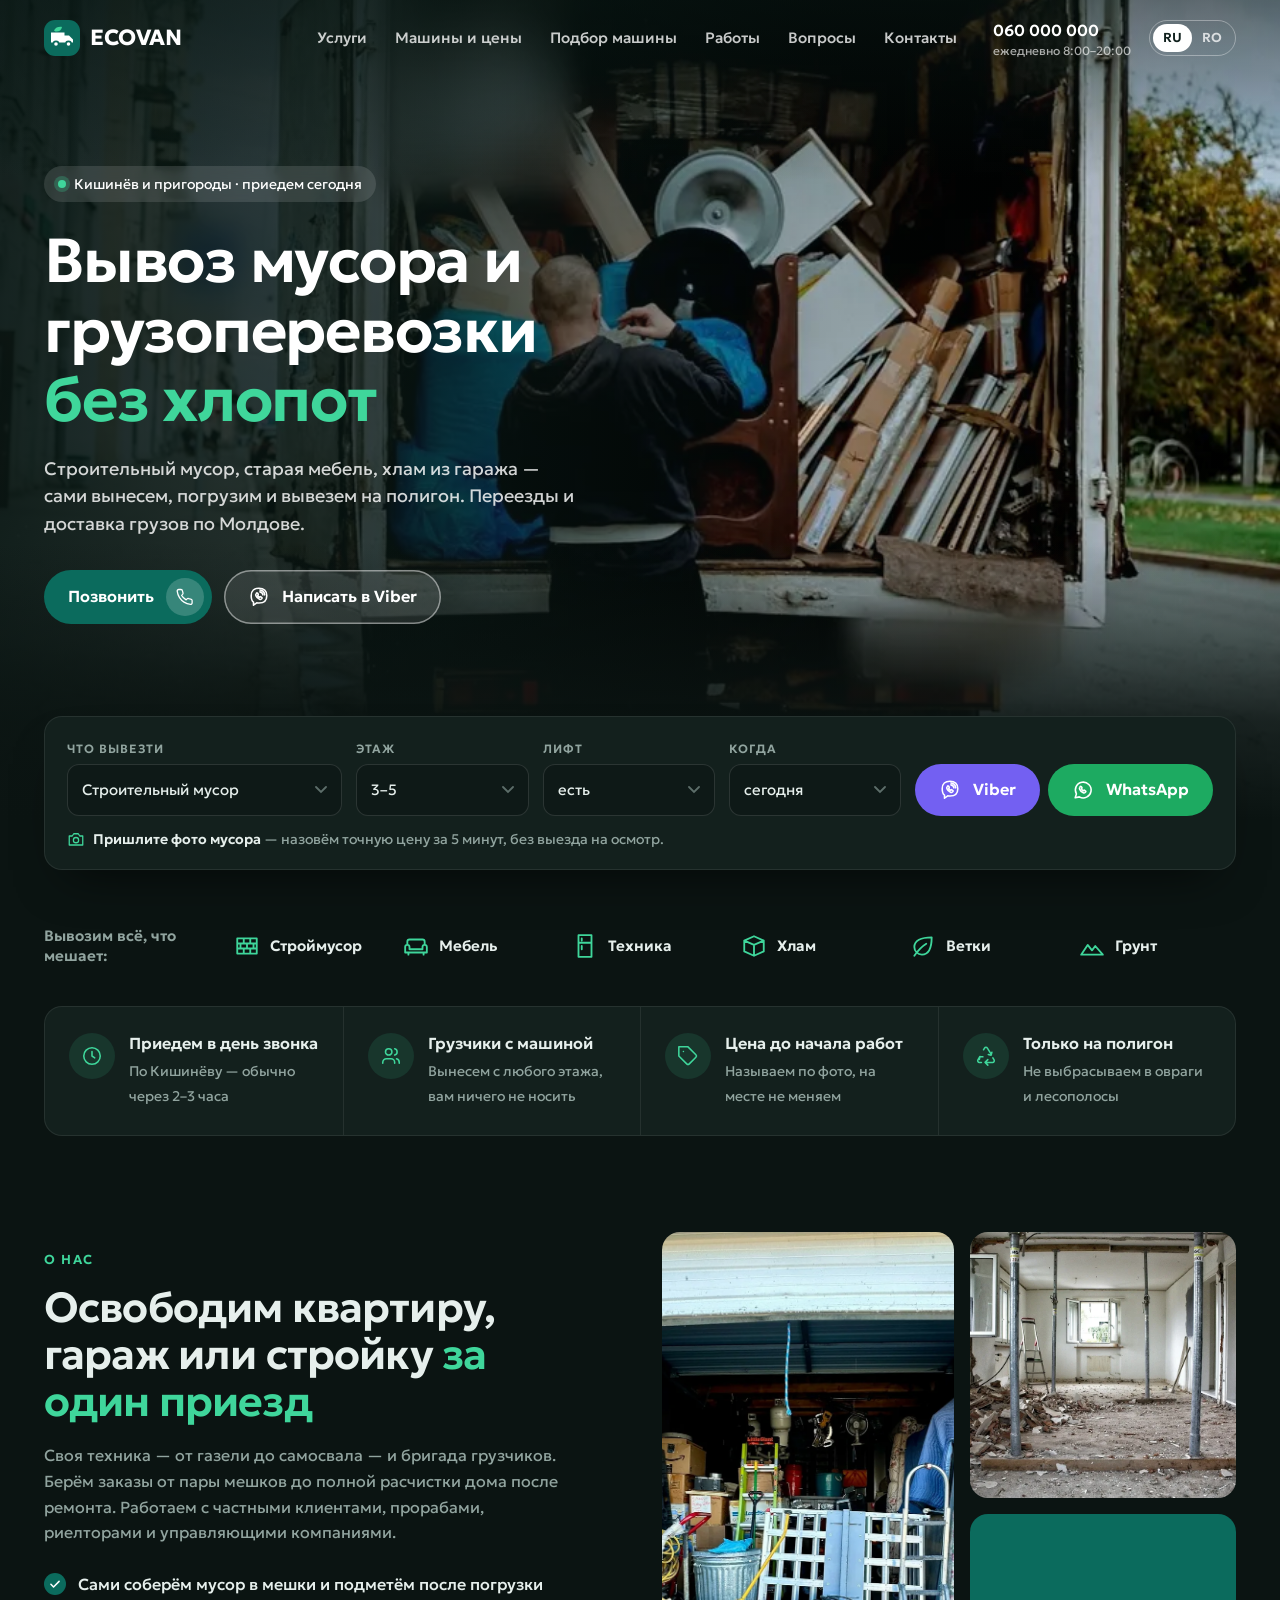
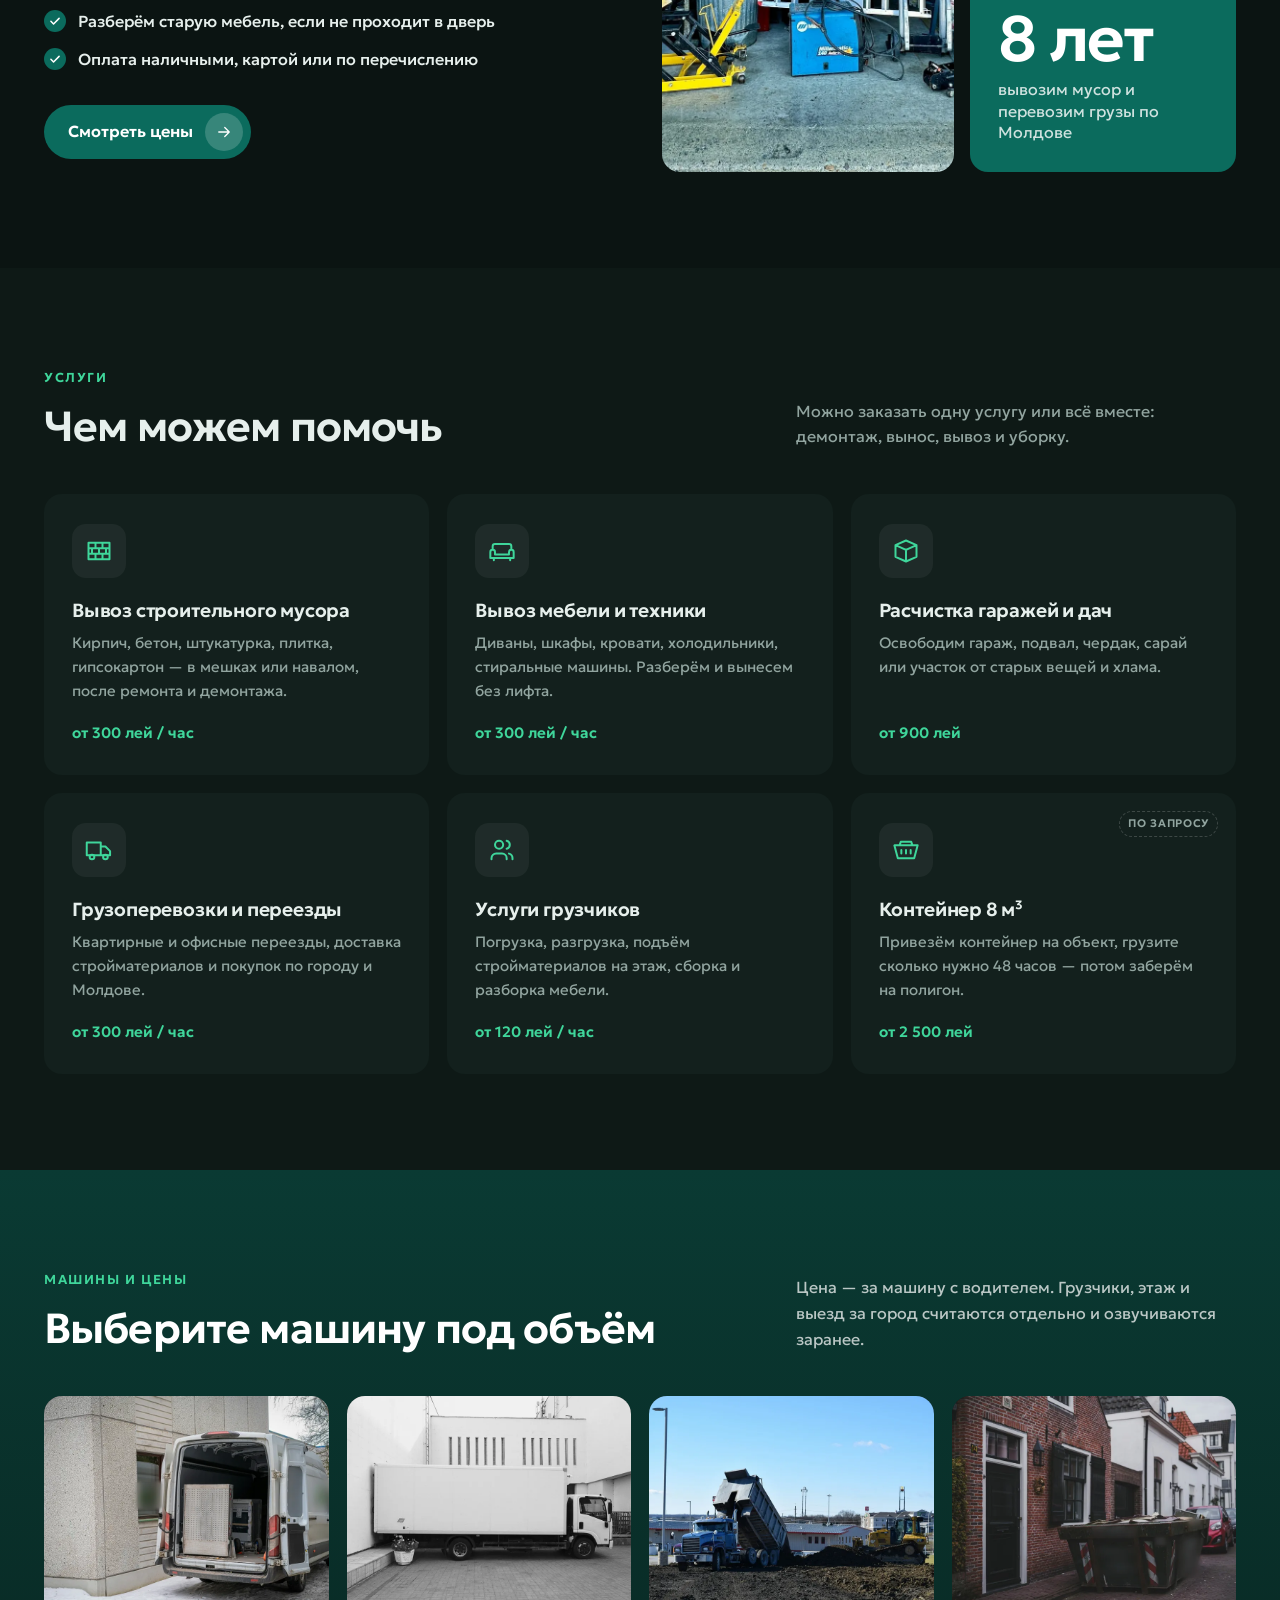
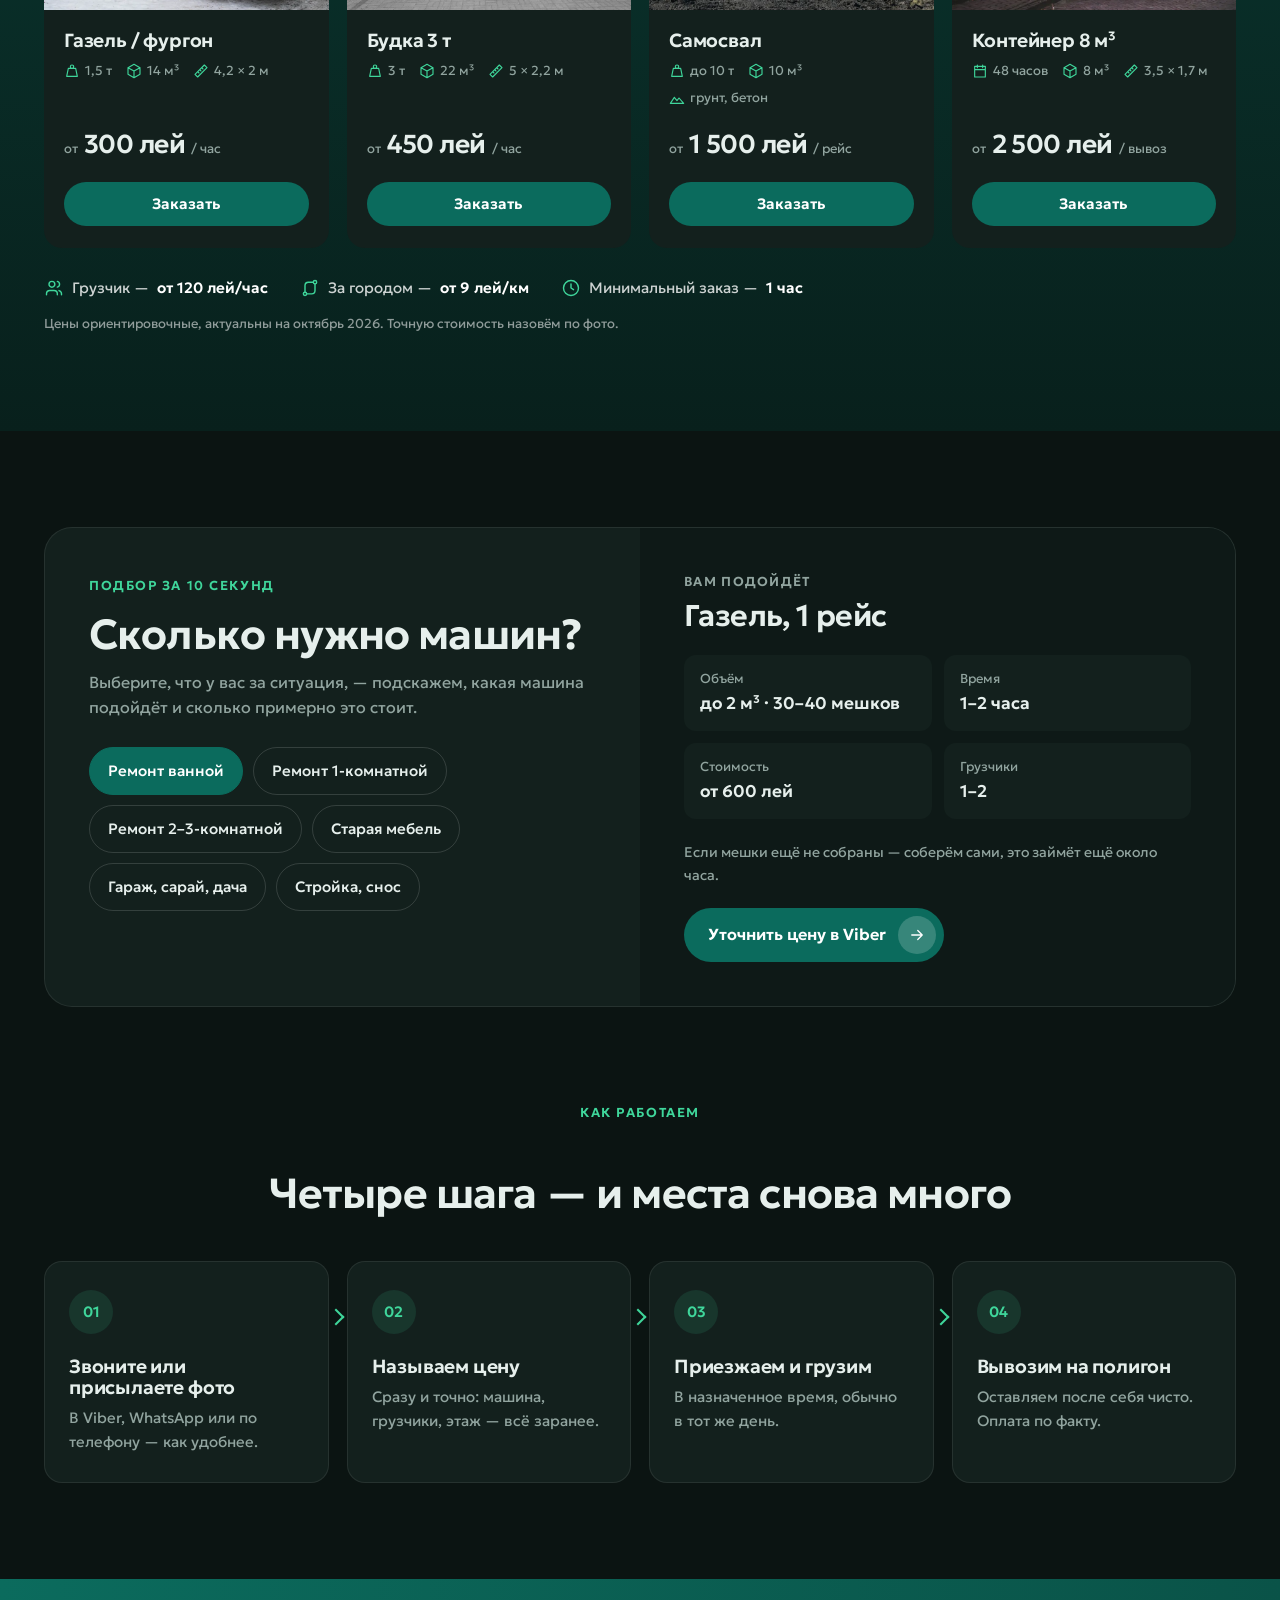
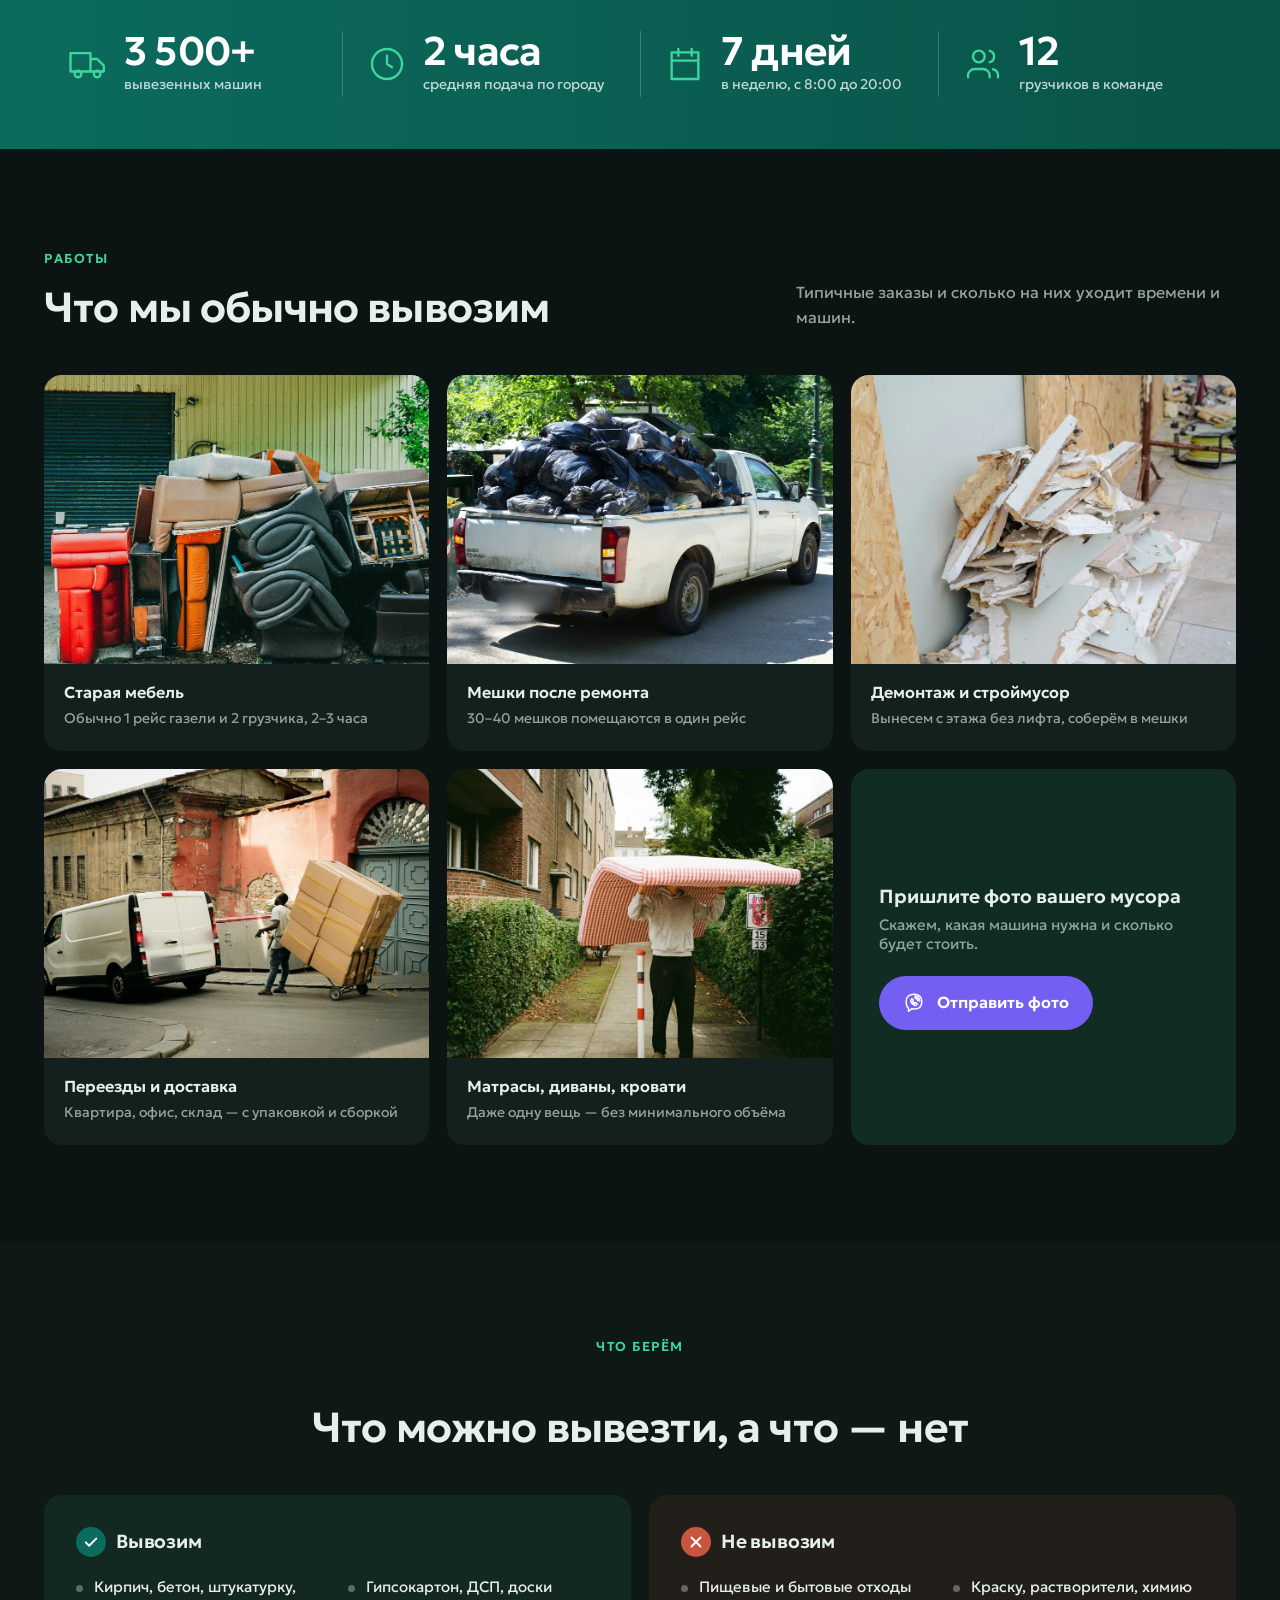
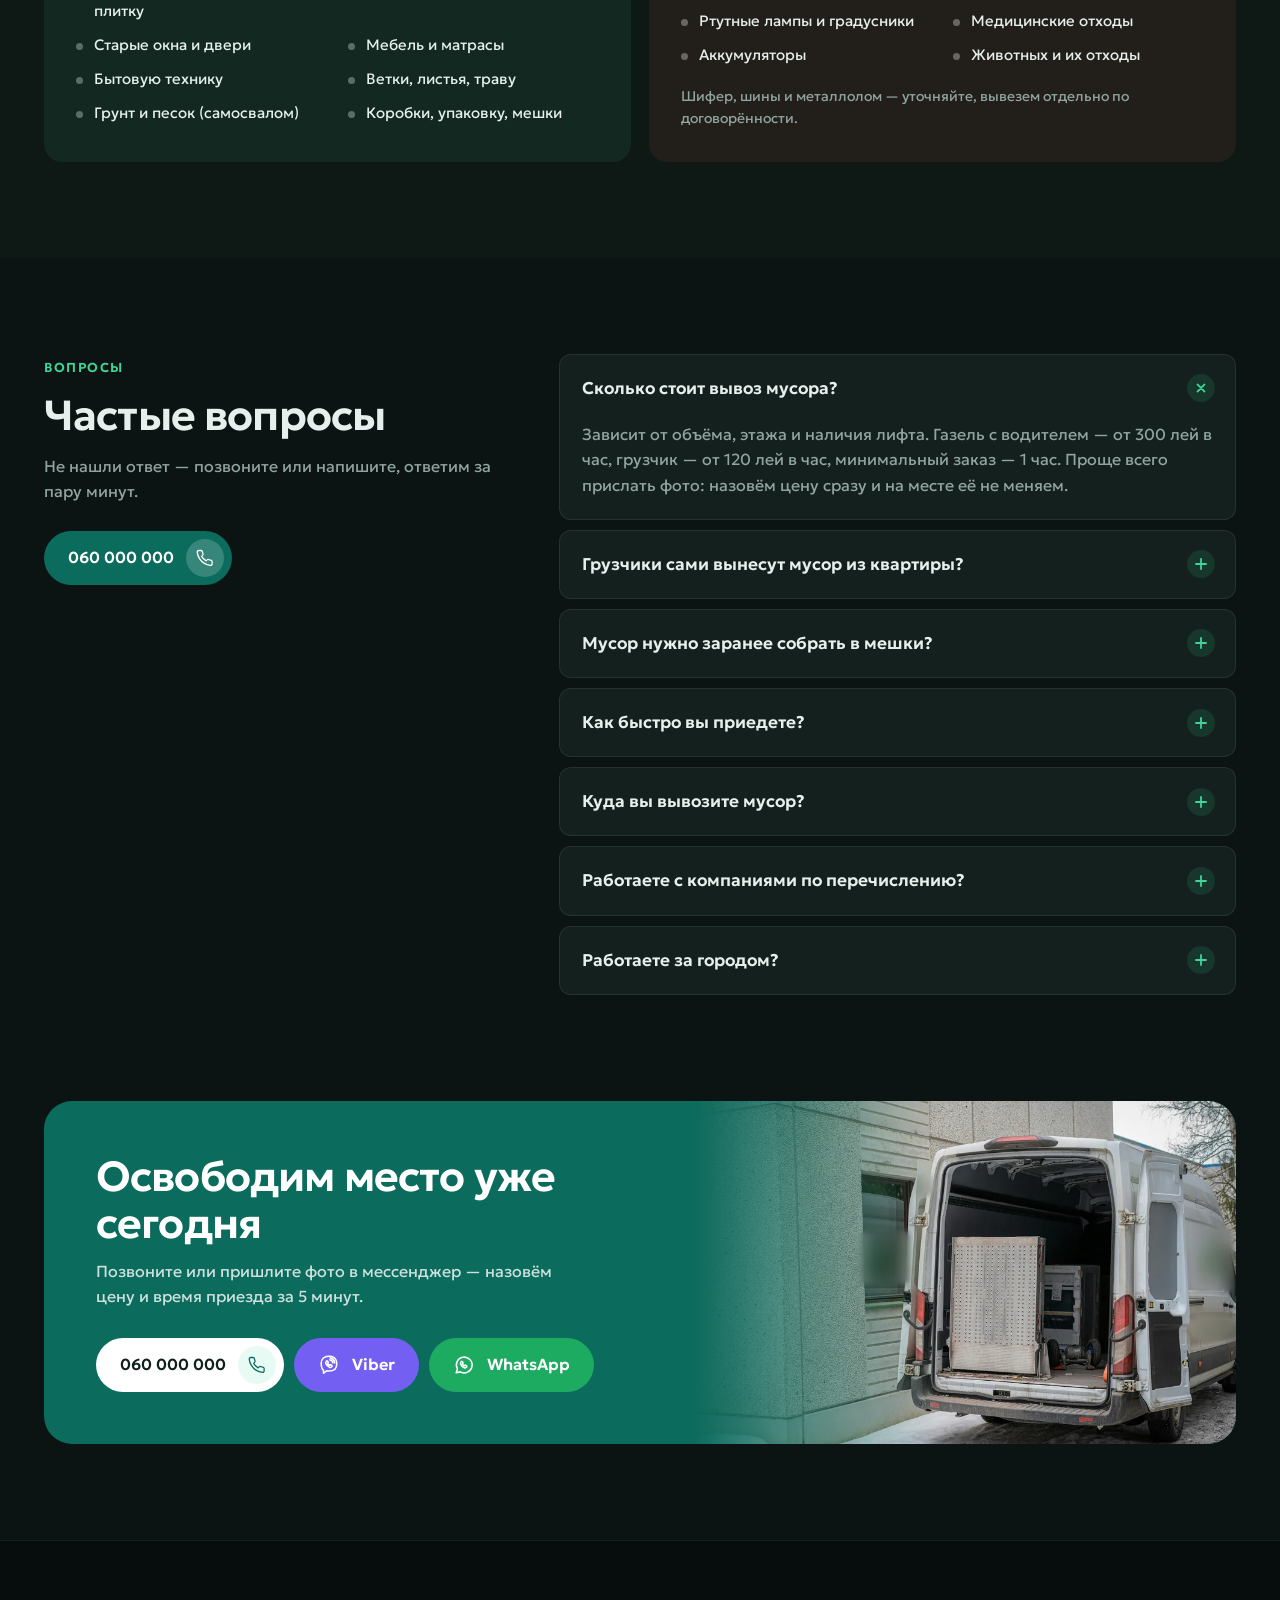
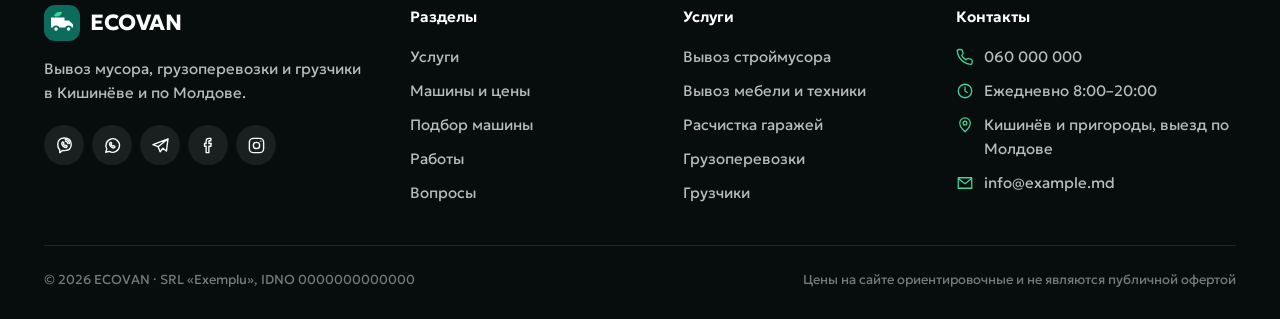
==== commit 664ba0ce: "Add files via upload" ====
--- a/index.html
+++ b/index.html
@@ -1,463 +1,463 @@
-<!doctype html>
-<html lang="ru">
-<head>
-<meta charset="utf-8">
-<meta name="viewport" content="width=device-width,initial-scale=1">
-<title>Вывоз мусора и грузоперевозки в Кишинёве — ECOVAN · 069 000 000</title>
-<meta name="description" content="Вывоз строительного мусора, старой мебели и хлама с грузчиками. Грузоперевозки и переезды по Кишинёву и Молдове. Газель от 300 лей/час, приезд в день звонка. Пришлите фото — назовём цену.">
-<link rel="canonical" href="https://webonix-md.github.io/vyvoz-dark/">
-<link rel="alternate" hreflang="ru" href="https://webonix-md.github.io/vyvoz-dark/">
-<link rel="alternate" hreflang="ro" href="https://webonix-md.github.io/vyvoz-dark/ro.html">
-<meta property="og:type" content="website">
-<meta property="og:locale" content="ru_RU">
-<meta property="og:title" content="Вывоз мусора и грузоперевозки в Кишинёве — ECOVAN">
-<meta property="og:description" content="Строймусор, мебель, хлам — вынесем, погрузим, вывезем. Газель от 300 лей/час. Пришлите фото — назовём цену.">
-<meta property="og:url" content="https://webonix-md.github.io/vyvoz-dark/">
-<meta property="og:image" content="https://webonix-md.github.io/vyvoz-dark/img/og/og-square-ru.jpg">
-<meta property="og:image:width" content="1200">
-<meta property="og:image:height" content="1200">
-<meta name="theme-color" content="#0B1412">
-<link rel="icon" href="favicon.svg" type="image/svg+xml">
-<link rel="preload" href="fonts/Geologica-SemiBold.woff2" as="font" type="font/woff2" crossorigin>
-<link rel="preload" href="fonts/Geologica-Regular.woff2" as="font" type="font/woff2" crossorigin>
-<link rel="stylesheet" href="style.css">
-<script type="application/ld+json">
-{"@context":"https://schema.org","@type":"MovingCompany","name":"ECOVAN","description":"Вывоз мусора, грузоперевозки и грузчики в Кишинёве","telephone":"+37369000000","url":"https://webonix-md.github.io/vyvoz-dark/","image":"https://webonix-md.github.io/vyvoz-dark/img/og/og-square-ru.jpg","priceRange":"от 300 MDL","areaServed":"Chișinău","address":{"@type":"PostalAddress","addressLocality":"Chișinău","addressCountry":"MD"},"openingHours":"Mo-Su 08:00-20:00"}
-</script>
-</head>
-<body>
-
-<!-- ============ ИКОНКИ ============ -->
-<svg width="0" height="0" style="position:absolute" aria-hidden="true">
-  <symbol id="i-arrow" viewBox="0 0 24 24"><path d="M5 12h14M13 6l6 6-6 6"/></symbol>
-  <symbol id="i-phone" viewBox="0 0 24 24"><path d="M21.5 16.9v3a2 2 0 0 1-2.2 2 19.8 19.8 0 0 1-8.6-3.1 19.5 19.5 0 0 1-6-6A19.8 19.8 0 0 1 1.6 4.2 2 2 0 0 1 3.6 2h3a2 2 0 0 1 2 1.7c.1.9.4 1.8.7 2.7a2 2 0 0 1-.5 2.1L7.5 9.8a16 16 0 0 0 6 6l1.3-1.3a2 2 0 0 1 2.1-.4c.9.3 1.8.6 2.7.7a2 2 0 0 1 1.9 2.1z"/></symbol>
-  <symbol id="i-viber" viewBox="0 0 24 24"><path d="M12 2.5c5.2 0 8.5 2.4 8.5 8s-3.3 8-8.5 8c-.9 0-1.7-.1-2.5-.2L6 21v-3.5c-1.8-1.3-2.5-3.6-2.5-7 0-5.6 3.3-8 8.5-8z"/><path d="M9.3 7.7c.3-.3.7-.3 1 0l.8 1.1c.2.3.2.7-.1 1l-.4.4c.4.9 1.2 1.7 2.1 2.1l.4-.4c.3-.3.7-.3 1-.1l1.1.8c.3.3.3.7 0 1l-.6.6c-.5.5-1.3.6-2 .3a7.4 7.4 0 0 1-4-4c-.3-.7-.2-1.5.3-2zM13 6.4a4 4 0 0 1 3.3 3.3M13 4.4a6 6 0 0 1 5.3 5.3"/></symbol>
-  <symbol id="i-wa" viewBox="0 0 24 24"><path d="M3.5 20.5l1.3-4.2A8.6 8.6 0 1 1 8 19.5z"/><path d="M9 8.2c.3-.3.7-.3 1 0l.8 1.1c.2.3.2.7-.1 1l-.4.4c.4.9 1.2 1.7 2.1 2.1l.4-.4c.3-.3.7-.3 1-.1l1.1.8c.3.3.3.7 0 1l-.6.6c-.5.5-1.3.6-2 .3a7.4 7.4 0 0 1-4-4c-.3-.7-.2-1.5.3-2z"/></symbol>
-  <symbol id="i-truck" viewBox="0 0 24 24"><path d="M1.5 5.5h12v11h-12zM13.5 9h4l4 4v3.5h-8"/><circle cx="6" cy="18" r="2"/><circle cx="17.5" cy="18" r="2"/></symbol>
-  <symbol id="i-bricks" viewBox="0 0 24 24"><path d="M3 5h18v14H3zM3 9.7h18M3 14.3h18M9 5v4.7M15 5v4.7M6 9.7v4.6M12 9.7v4.6M18 9.7v4.6M9 14.3V19M15 14.3V19"/></symbol>
-  <symbol id="i-sofa" viewBox="0 0 24 24"><path d="M4 11V8a2 2 0 0 1 2-2h12a2 2 0 0 1 2 2v3M2 13a2 2 0 0 1 4 0v2h12v-2a2 2 0 0 1 4 0v5H2zM5 18v2M19 18v2"/></symbol>
-  <symbol id="i-fridge" viewBox="0 0 24 24"><path d="M6 2h12v20H6zM6 9h12M9 5v2M9 12v3"/></symbol>
-  <symbol id="i-box" viewBox="0 0 24 24"><path d="M3 7l9-4 9 4v10l-9 4-9-4zM3 7l9 4 9-4M12 11v10"/></symbol>
-  <symbol id="i-leaf" viewBox="0 0 24 24"><path d="M11 20a7 7 0 0 1-7-7c0-6 6-9 16-9 0 10-3 16-9 16zM4 21c3.5-5 7-8.5 11-11"/></symbol>
-  <symbol id="i-soil" viewBox="0 0 24 24"><path d="M2 20l6-9 4 5 3-4 7 8zM2 20h20"/></symbol>
-  <symbol id="i-clock" viewBox="0 0 24 24"><circle cx="12" cy="12" r="9"/><path d="M12 7v5l3 2"/></symbol>
-  <symbol id="i-users" viewBox="0 0 24 24"><path d="M16 20v-1a4 4 0 0 0-4-4H7a4 4 0 0 0-4 4v1M9.5 11a3.5 3.5 0 1 0 0-7 3.5 3.5 0 0 0 0 7zM21 20v-1a4 4 0 0 0-3-3.9M16 4.1a3.5 3.5 0 0 1 0 6.8"/></symbol>
-  <symbol id="i-tag" viewBox="0 0 24 24"><path d="M20.6 13.4l-7.2 7.2a2 2 0 0 1-2.8 0L2 12V2h10l8.6 8.6a2 2 0 0 1 0 2.8zM7 7h.01"/></symbol>
-  <symbol id="i-recycle" viewBox="0 0 24 24"><path d="M7 19H4.8a1.8 1.8 0 0 1-1.6-2.7L5.4 12.5M11 19h8.2a1.8 1.8 0 0 0 1.6-2.7l-1.3-2.2M14 16l-3 3 3 3M8.6 12.9l-3.2-.4-.6 3.2M9.3 5.2l1.1-1.9a1.8 1.8 0 0 1 3.1 0L17.6 10M14.5 10.3l3.1.8.8-3.1"/></symbol>
-  <symbol id="i-check" viewBox="0 0 24 24"><path d="M5 12.5l4.5 4.5L19 7.5"/></symbol>
-  <symbol id="i-x" viewBox="0 0 24 24"><path d="M6 6l12 12M18 6L6 18"/></symbol>
-  <symbol id="i-skip" viewBox="0 0 24 24"><path d="M2 8h20l-3 11H5zM6.5 8l1-3h9l1 3M8 12v3M12 12v3M16 12v3"/></symbol>
-  <symbol id="i-weight" viewBox="0 0 24 24"><path d="M6.5 8h11l2.5 12H4zM12 8a2.5 2.5 0 1 0 0-5 2.5 2.5 0 0 0 0 5z"/></symbol>
-  <symbol id="i-cube" viewBox="0 0 24 24"><path d="M12 2l9 5v10l-9 5-9-5V7zM3 7l9 5 9-5M12 12v10"/></symbol>
-  <symbol id="i-ruler" viewBox="0 0 24 24"><path d="M3 17L17 3l4 4L7 21zM7 13l2 2M10 10l2 2M13 7l2 2"/></symbol>
-  <symbol id="i-pin" viewBox="0 0 24 24"><path d="M12 21s-7-6.2-7-11.5a7 7 0 0 1 14 0C19 14.8 12 21 12 21z"/><circle cx="12" cy="9.5" r="2.5"/></symbol>
-  <symbol id="i-mail" viewBox="0 0 24 24"><path d="M3 5h18v14H3zM3 6l9 7 9-7"/></symbol>
-  <symbol id="i-cal" viewBox="0 0 24 24"><path d="M4 5h16v16H4zM4 10h16M8 3v4M16 3v4"/></symbol>
-  <symbol id="i-camera" viewBox="0 0 24 24"><path d="M3 8h4l2-3h6l2 3h4v12H3z"/><circle cx="12" cy="13.5" r="3.5"/></symbol>
-  <symbol id="i-hammer" viewBox="0 0 24 24"><path d="M13.5 10.5l-9 9a2.1 2.1 0 0 1-3-3l9-9M10.5 7.5l3.5-3.5 6 6-3.5 3.5zM14.5 3.5L17 1l6 6-2.5 2.5"/></symbol>
-  <symbol id="i-route" viewBox="0 0 24 24"><circle cx="6" cy="19" r="2"/><circle cx="18" cy="5" r="2"/><path d="M6 17V9a4 4 0 0 1 4-4h6M18 7v8a4 4 0 0 1-4 4H8"/></symbol>
-  <symbol id="i-menu" viewBox="0 0 24 24"><path d="M4 7h16M4 12h16M4 17h16"/></symbol>
-  <symbol id="i-tg" viewBox="0 0 24 24"><path d="M21.5 3.5L2.5 11l6.5 2.5 2.5 6.5 3.5-4.5 4.5 3.5zM9 13.5l12.5-10"/></symbol>
-  <symbol id="i-fb" viewBox="0 0 24 24"><path d="M15 3h-2.5A3.5 3.5 0 0 0 9 6.5V9.5H7v3.5h2V21h3.5v-8H15l.5-3.5h-3V7a1 1 0 0 1 1-1H15z"/></symbol>
-  <symbol id="i-ig" viewBox="0 0 24 24"><rect x="3" y="3" width="18" height="18" rx="5"/><circle cx="12" cy="12" r="4"/><path d="M17.5 6.5h.01"/></symbol>
-</svg>
-
-<!-- ============ ШАПКА ============ -->
-<header class="hdr hdr--over">
-  <div class="wrap">
-    <a href="#" class="logo" aria-label="ECOVAN — на главную">
-      <svg viewBox="0 0 36 36" aria-hidden="true"><rect width="36" height="36" rx="11" fill="#0B6B5D"/><path d="M7 12.5h13.5v10H7zM20.5 15.5h4.5l4 4v3h-8.5z" fill="#fff"/><circle cx="12" cy="24" r="2.6" fill="#fff" stroke="#0B6B5D" stroke-width="1.6"/><circle cx="24.5" cy="24" r="2.6" fill="#fff" stroke="#0B6B5D" stroke-width="1.6"/><path d="M10 10.5c1.5-3 4.5-4 8-3.6-.6 3.2-3 5-6.6 4.6" fill="#3FD69B"/></svg>
-      ECOVAN
-    </a>
-    <nav class="nav" id="nav">
-      <a href="#uslugi">Услуги</a>
-      <a href="#ceny">Машины и цены</a>
-      <a href="#podbor">Подбор машины</a>
-      <a href="#raboty">Работы</a>
-      <a href="#voprosy">Вопросы</a>
-      <a href="#kontakty">Контакты</a>
-    </nav>
-    <div class="hdr__r">
-      <a class="hdr__tel" href="tel:+37369000000">069 000 000<small>ежедневно 8:00–20:00</small></a>
-      <div class="lang"><a href="index.html" aria-current="page">RU</a><a href="ro.html" hreflang="ro">RO</a></div>
-      <button class="burger" id="burger" aria-label="Меню" aria-expanded="false" aria-controls="nav"><svg class="i"><use href="#i-menu"/></svg></button>
-    </div>
-  </div>
-</header>
-
-<main>
-<!-- ============ HERO ============ -->
-<section class="hero">
-    <div class="hero__box">
-      <picture>
-        <source media="(max-width:640px)" srcset="img/hero-m.webp">
-        <img src="img/hero.webp" width="2200" height="1464" alt="Грузчик загружает старую мебель и мусор в грузовую газель" fetchpriority="high">
-      </picture>
-      <div class="wrap hero__in"><div class="hero__txt">
-        <div class="hero__badge"><i></i>Кишинёв и пригороды · приедем сегодня</div>
-        <h1>Вывоз мусора и грузоперевозки <span>без хлопот</span></h1>
-        <p class="hero__lead">Строительный мусор, старая мебель, хлам из гаража — сами вынесем, погрузим и вывезем на полигон. Переезды и доставка грузов по Молдове.</p>
-        <div class="hero__cta">
-          <a class="btn btn--p" href="tel:+37369000000">Позвонить <span class="ar"><svg class="i"><use href="#i-phone"/></svg></span></a>
-          <a class="btn btn--ghost" href="viber://chat?number=%2B37369000000"><svg class="i"><use href="#i-viber"/></svg>Написать в Viber</a>
-        </div>
-      </div></div>
-    </div>
-  <div class="wrap">
-
-    <!-- быстрая цена: не форма, а сборка сообщения в мессенджер -->
-    <div class="quick rv" id="quick" data-msg="Здравствуйте! Нужен вывоз / перевозка: {what}. Этаж: {floor}, лифт: {lift}. Когда: {when}. Сейчас пришлю фото." data-copied="Текст скопирован — вставьте его в чат Viber и прикрепите фото">
-      <div class="quick__row">
-        <div><label for="q-what">Что вывезти</label>
-          <select id="q-what"><option>Строительный мусор</option><option>Старая мебель, техника</option><option>Хлам из гаража, подвала, дачи</option><option>Переезд / перевозка груза</option></select></div>
-        <div><label for="q-floor">Этаж</label>
-          <select id="q-floor"><option>Частный дом</option><option>1–2</option><option selected>3–5</option><option>6 и выше</option></select></div>
-        <div><label for="q-lift">Лифт</label>
-          <select id="q-lift"><option>есть</option><option>нет</option><option>грузовой</option></select></div>
-        <div><label for="q-when">Когда</label>
-          <select id="q-when"><option>сегодня</option><option>завтра</option><option>на этой неделе</option></select></div>
-        <div class="quick__btns">
-          <a class="btn btn--viber js-viber" href="viber://chat?number=%2B37369000000"><svg class="i"><use href="#i-viber"/></svg>Viber</a>
-          <a class="btn btn--wa js-wa" href="https://wa.me/37369000000" target="_blank" rel="noopener"><svg class="i"><use href="#i-wa"/></svg>WhatsApp</a>
-        </div>
-      </div>
-      <p class="quick__note"><svg class="i"><use href="#i-camera"/></svg><span><b>Пришлите фото мусора</b> — назовём точную цену за 5 минут, без выезда на осмотр.</span></p>
-    </div>
-  </div>
-</section>
-
-<!-- ============ ЧТО ВЫВОЗИМ ============ -->
-<section class="what">
-  <div class="wrap what__in rv">
-    <p class="what__t">Вывозим всё, что мешает:</p>
-    <ul class="what__list">
-      <li><svg class="i"><use href="#i-bricks"/></svg>Строймусор</li>
-      <li><svg class="i"><use href="#i-sofa"/></svg>Мебель</li>
-      <li><svg class="i"><use href="#i-fridge"/></svg>Техника</li>
-      <li><svg class="i"><use href="#i-box"/></svg>Хлам</li>
-      <li><svg class="i"><use href="#i-leaf"/></svg>Ветки</li>
-      <li><svg class="i"><use href="#i-soil"/></svg>Грунт</li>
-    </ul>
-  </div>
-</section>
-
-<!-- ============ 4 ПРЕИМУЩЕСТВА ============ -->
-<section class="feats">
-  <div class="wrap">
-    <div class="feats__grid rv">
-      <div class="feat"><span class="ico"><svg class="i"><use href="#i-clock"/></svg></span><div><b>Приедем в день звонка</b><span>По Кишинёву — обычно через 2–3 часа</span></div></div>
-      <div class="feat"><span class="ico"><svg class="i"><use href="#i-users"/></svg></span><div><b>Грузчики с машиной</b><span>Вынесем с любого этажа, вам ничего не носить</span></div></div>
-      <div class="feat"><span class="ico"><svg class="i"><use href="#i-tag"/></svg></span><div><b>Цена до начала работ</b><span>Называем по фото, на месте не меняем</span></div></div>
-      <div class="feat"><span class="ico"><svg class="i"><use href="#i-recycle"/></svg></span><div><b>Только на полигон</b><span>Не выбрасываем в овраги и лесополосы</span></div></div>
-    </div>
-  </div>
-</section>
-
-<!-- ============ О НАС ============ -->
-<section class="sec about">
-  <div class="wrap about__grid">
-    <div class="rv">
-      <span class="eyebrow">О нас</span>
-      <h2>Освободим квартиру, гараж или стройку <span class="hl">за один приезд</span></h2>
-      <p>Своя техника — от газели до самосвала — и бригада грузчиков. Берём заказы от пары мешков до полной расчистки дома после ремонта. Работаем с частными клиентами, прорабами, риелторами и управляющими компаниями.</p>
-      <ul class="checks">
-        <li><svg class="i"><use href="#i-check"/></svg>Сами соберём мусор в мешки и подметём после погрузки</li>
-        <li><svg class="i"><use href="#i-check"/></svg>Разберём старую мебель, если не проходит в дверь</li>
-        <li><svg class="i"><use href="#i-check"/></svg>Оплата наличными, картой или по перечислению</li>
-      </ul>
-      <a class="btn btn--p" href="#ceny">Смотреть цены <span class="ar"><svg class="i"><use href="#i-arrow"/></svg></span></a>
-    </div>
-    <div class="collage rv">
-      <img class="c1" src="img/about-1.webp" width="900" height="1125" alt="Гараж, заставленный старыми вещами и инструментами" loading="lazy">
-      <img class="c2" src="img/about-2.webp" width="700" height="700" alt="Комната после демонтажа, на полу строительный мусор" loading="lazy">
-      <div class="num"><b>8 лет</b><span>вывозим мусор и перевозим грузы по Молдове</span></div>
-    </div>
-  </div>
-</section>
-
-<!-- ============ УСЛУГИ ============ -->
-<section class="sec svc" id="uslugi">
-  <div class="wrap">
-    <div class="sec-head rv">
-      <div><span class="eyebrow">Услуги</span><h2>Чем можем помочь</h2></div>
-      <p>Можно заказать одну услугу или всё вместе: демонтаж, вынос, вывоз и уборку.</p>
-    </div>
-    <div class="svc__grid">
-      <article class="card rv"><span class="ico"><svg class="i"><use href="#i-bricks"/></svg></span><h3>Вывоз строительного мусора</h3><p>Кирпич, бетон, штукатурка, плитка, гипсокартон — в мешках или навалом, после ремонта и демонтажа.</p><span class="card__price">от 300 лей / час</span></article>
-      <article class="card rv"><span class="ico"><svg class="i"><use href="#i-sofa"/></svg></span><h3>Вывоз мебели и техники</h3><p>Диваны, шкафы, кровати, холодильники, стиральные машины. Разберём и вынесем без лифта.</p><span class="card__price">от 300 лей / час</span></article>
-      <article class="card rv"><span class="ico"><svg class="i"><use href="#i-box"/></svg></span><h3>Расчистка гаражей и дач</h3><p>Освободим гараж, подвал, чердак, сарай или участок от старых вещей и хлама.</p><span class="card__price">от 900 лей</span></article>
-      <article class="card rv"><span class="ico"><svg class="i"><use href="#i-truck"/></svg></span><h3>Грузоперевозки и переезды</h3><p>Квартирные и офисные переезды, доставка стройматериалов и покупок по городу и Молдове.</p><span class="card__price">от 300 лей / час</span></article>
-      <article class="card rv"><span class="ico"><svg class="i"><use href="#i-users"/></svg></span><h3>Услуги грузчиков</h3><p>Погрузка, разгрузка, подъём стройматериалов на этаж, сборка и разборка мебели.</p><span class="card__price">от 120 лей / час</span></article>
-      <article class="card card--opt rv" data-opt="по запросу"><span class="ico"><svg class="i"><use href="#i-skip"/></svg></span><h3>Контейнер 8 м³</h3><p>Привезём контейнер на объект, грузите сколько нужно 48 часов — потом заберём на полигон.</p><span class="card__price">от 2 500 лей</span></article>
-    </div>
-  </div>
-</section>
-
-<!-- ============ МАШИНЫ И ЦЕНЫ ============ -->
-<section class="sec cars" id="ceny">
-  <div class="wrap">
-    <div class="sec-head rv">
-      <div><span class="eyebrow">Машины и цены</span><h2>Выберите машину под объём</h2></div>
-      <p>Цена — за машину с водителем. Грузчики, этаж и выезд за город считаются отдельно и озвучиваются заранее.</p>
-    </div>
-    <div class="cars__grid">
-      <article class="car rv">
-        <img src="img/car-van.webp" width="800" height="600" alt="Грузовой фургон с открытыми задними дверями" loading="lazy">
-        <div class="car__b">
-          <h3>Газель / фургон</h3>
-          <div class="car__specs"><span><svg class="i"><use href="#i-weight"/></svg>1,5 т</span><span><svg class="i"><use href="#i-cube"/></svg>14 м³</span><span><svg class="i"><use href="#i-ruler"/></svg>4,2 × 2 м</span></div>
-          <div class="car__price"><small>от</small><b>300 лей</b><small>/ час</small></div>
-          <a class="btn btn--p btn--sm" href="viber://chat?number=%2B37369000000">Заказать</a>
-        </div>
-      </article>
-      <article class="car rv">
-        <img src="img/car-box.webp" width="800" height="600" alt="Грузовик с будкой" loading="lazy">
-        <div class="car__b">
-          <h3>Будка 3 т</h3>
-          <div class="car__specs"><span><svg class="i"><use href="#i-weight"/></svg>3 т</span><span><svg class="i"><use href="#i-cube"/></svg>22 м³</span><span><svg class="i"><use href="#i-ruler"/></svg>5 × 2,2 м</span></div>
-          <div class="car__price"><small>от</small><b>450 лей</b><small>/ час</small></div>
-          <a class="btn btn--p btn--sm" href="viber://chat?number=%2B37369000000">Заказать</a>
-        </div>
-      </article>
-      <article class="car rv">
-        <img src="img/car-dump.webp" width="800" height="600" alt="Самосвал выгружает грунт" loading="lazy">
-        <div class="car__b">
-          <h3>Самосвал</h3>
-          <div class="car__specs"><span><svg class="i"><use href="#i-weight"/></svg>до 10 т</span><span><svg class="i"><use href="#i-cube"/></svg>10 м³</span><span><svg class="i"><use href="#i-soil"/></svg>грунт, бетон</span></div>
-          <div class="car__price"><small>от</small><b>1 500 лей</b><small>/ рейс</small></div>
-          <a class="btn btn--p btn--sm" href="viber://chat?number=%2B37369000000">Заказать</a>
-        </div>
-      </article>
-      <article class="car rv">
-        <img src="img/car-skip.webp" width="800" height="600" alt="Металлический контейнер для строительного мусора у дома" loading="lazy">
-        <div class="car__b">
-          <h3>Контейнер 8 м³</h3>
-          <div class="car__specs"><span><svg class="i"><use href="#i-cal"/></svg>48 часов</span><span><svg class="i"><use href="#i-cube"/></svg>8 м³</span><span><svg class="i"><use href="#i-ruler"/></svg>3,5 × 1,7 м</span></div>
-          <div class="car__price"><small>от</small><b>2 500 лей</b><small>/ вывоз</small></div>
-          <a class="btn btn--p btn--sm" href="viber://chat?number=%2B37369000000">Заказать</a>
-        </div>
-      </article>
-    </div>
-    <div class="cars__extra rv">
-      <span><svg class="i"><use href="#i-users"/></svg>Грузчик — <b>от 120 лей/час</b></span>
-      <span><svg class="i"><use href="#i-route"/></svg>За городом — <b>от 9 лей/км</b></span>
-      <span><svg class="i"><use href="#i-clock"/></svg>Минимальный заказ — <b>1 час</b></span>
-    </div>
-    <p class="cars__date">Цены ориентировочные, актуальны на октябрь 2026. Точную стоимость назовём по фото.</p>
-  </div>
-</section>
-
-<!-- ============ ПОДБОР МАШИНЫ ============ -->
-<section class="sec calc" id="podbor">
-  <div class="wrap">
-    <div class="calc__box rv">
-      <div class="calc__l">
-        <span class="eyebrow">Подбор за 10 секунд</span>
-        <h2>Сколько нужно машин?</h2>
-        <p>Выберите, что у вас за ситуация, — подскажем, какая машина подойдёт и сколько примерно это стоит.</p>
-        <div class="chips" id="chips" role="group" aria-label="Тип работ">
-          <button class="chip" data-k="bath" aria-pressed="true">Ремонт ванной</button>
-          <button class="chip" data-k="flat1" aria-pressed="false">Ремонт 1-комнатной</button>
-          <button class="chip" data-k="flat3" aria-pressed="false">Ремонт 2–3-комнатной</button>
-          <button class="chip" data-k="furn" aria-pressed="false">Старая мебель</button>
-          <button class="chip" data-k="garage" aria-pressed="false">Гараж, сарай, дача</button>
-          <button class="chip" data-k="build" aria-pressed="false">Стройка, снос</button>
-        </div>
-      </div>
-      <div class="calc__r" aria-live="polite">
-        <span class="res__tag">Вам подойдёт</span>
-        <div id="res">
-          <div class="res__car" id="r-car"></div>
-          <div class="res__rows">
-            <div><small>Объём</small><b id="r-vol"></b></div>
-            <div><small>Время</small><b id="r-time"></b></div>
-            <div><small>Стоимость</small><b id="r-price"></b></div>
-            <div><small>Грузчики</small><b id="r-men"></b></div>
-          </div>
-          <p class="res__note" id="r-note"></p>
-        </div>
-        <a class="btn btn--p" href="viber://chat?number=%2B37369000000">Уточнить цену в Viber <span class="ar"><svg class="i"><use href="#i-arrow"/></svg></span></a>
-      </div>
-    </div>
-  </div>
-  <script type="application/json" id="calc-data">
-  {
-    "bath":  {"car":"Газель, 1 рейс","vol":"до 2 м³ · 30–40 мешков","time":"1–2 часа","price":"от 600 лей","men":"1–2","note":"Если мешки ещё не собраны — соберём сами, это займёт ещё около часа."},
-    "flat1": {"car":"Газель, 2 рейса или контейнер 8 м³","vol":"4–6 м³","time":"3–4 часа","price":"от 1 200 лей","men":"2","note":"Если ремонт идёт неделями — выгоднее поставить контейнер и грузить по мере работы."},
-    "flat3": {"car":"Контейнер 8 м³ или самосвал","vol":"8–12 м³","time":"1–2 дня погрузки","price":"от 2 500 лей","men":"по желанию","note":"Для крупного объёма считаем по рейсам — так дешевле, чем почасовая газель."},
-    "furn":  {"car":"Газель + грузчики","vol":"диван, шкаф, кровать ≈ 6–10 м³","time":"2–3 часа","price":"от 800 лей","men":"2","note":"Разберём шкафы и кровати на месте, если не проходят в дверь или лифт."},
-    "garage":{"car":"Газель или будка 3 т","vol":"6–20 м³","time":"2–4 часа","price":"от 900 лей","men":"2","note":"Металлолом и годные вещи можем отсортировать — иногда это снижает цену."},
-    "build": {"car":"Самосвал 10 т","vol":"до 10 м³ за рейс","time":"по графику стройки","price":"от 1 500 лей / рейс","men":"не нужны","note":"Бетон, кирпич и грунт после сноса вывозим самосвалом, грузим экскаватором или бобкатом."}
-  }
-  </script>
-</section>
-
-<!-- ============ КАК РАБОТАЕМ ============ -->
-<section class="sec steps-sec" style="padding-top:0">
-  <div class="wrap">
-    <div class="sec-head sec-head--c rv">
-      <span class="eyebrow">Как работаем</span>
-      <h2>Четыре шага — и места снова много</h2>
-    </div>
-    <div class="steps">
-      <div class="step rv"><span class="step__n">01</span><h3>Звоните или присылаете фото</h3><p>В Viber, WhatsApp или по телефону — как удобнее.</p></div>
-      <div class="step rv"><span class="step__n">02</span><h3>Называем цену</h3><p>Сразу и точно: машина, грузчики, этаж — всё заранее.</p></div>
-      <div class="step rv"><span class="step__n">03</span><h3>Приезжаем и грузим</h3><p>В назначенное время, обычно в тот же день.</p></div>
-      <div class="step rv"><span class="step__n">04</span><h3>Вывозим на полигон</h3><p>Оставляем после себя чисто. Оплата по факту.</p></div>
-    </div>
-  </div>
-</section>
-
-<!-- ============ ЦИФРЫ ============ -->
-<section class="stats">
-  <div class="wrap stats__grid">
-    <div class="stat rv"><svg class="i"><use href="#i-truck"/></svg><div><b>3 500+</b><span>вывезенных машин</span></div></div>
-    <div class="stat rv"><svg class="i"><use href="#i-clock"/></svg><div><b>2 часа</b><span>средняя подача по городу</span></div></div>
-    <div class="stat rv"><svg class="i"><use href="#i-cal"/></svg><div><b>7 дней</b><span>в неделю, с 8:00 до 20:00</span></div></div>
-    <div class="stat rv"><svg class="i"><use href="#i-users"/></svg><div><b>12</b><span>грузчиков в команде</span></div></div>
-  </div>
-</section>
-
-<!-- ============ РАБОТЫ ============ -->
-<section class="sec works" id="raboty">
-  <div class="wrap">
-    <div class="sec-head rv">
-      <div><span class="eyebrow">Работы</span><h2>Что мы обычно вывозим</h2></div>
-      <p>Типичные заказы и сколько на них уходит времени и машин.</p>
-    </div>
-    <div class="works__grid">
-      <div class="work rv"><figure><img src="img/work-1.webp" width="900" height="675" alt="Старая мягкая мебель сложена у гаража" loading="lazy"></figure><figcaption><b>Старая мебель</b><span>Обычно 1 рейс газели и 2 грузчика, 2–3 часа</span></figcaption></div>
-      <div class="work rv"><figure><img src="img/work-2.webp" width="900" height="675" alt="Кузов пикапа, полностью загруженный мешками с мусором" loading="lazy"></figure><figcaption><b>Мешки после ремонта</b><span>30–40 мешков помещаются в один рейс</span></figcaption></div>
-      <div class="work rv"><figure><img src="img/work-3.webp" width="900" height="675" alt="Куча обломков гипсокартона в квартире" loading="lazy"></figure><figcaption><b>Демонтаж и строймусор</b><span>Вынесем с этажа без лифта, соберём в мешки</span></figcaption></div>
-      <div class="work rv"><figure><img src="img/work-4.webp" width="900" height="675" alt="Грузчик везёт тележку с коробками к фургону" loading="lazy"></figure><figcaption><b>Переезды и доставка</b><span>Квартира, офис, склад — с упаковкой и сборкой</span></figcaption></div>
-      <div class="work rv"><figure><img src="img/work-5.webp" width="900" height="675" alt="Человек несёт старый матрас по улице" loading="lazy"></figure><figcaption><b>Матрасы, диваны, кровати</b><span>Даже одну вещь — без минимального объёма</span></figcaption></div>
-      <div class="works__more rv"><p>Пришлите фото вашего мусора<span>Скажем, какая машина нужна и сколько будет стоить.</span></p><a class="btn btn--viber" href="viber://chat?number=%2B37369000000"><svg class="i"><use href="#i-viber"/></svg>Отправить фото</a></div>
-    </div>
-  </div>
-</section>
-
-<!-- ============ МОЖНО / НЕЛЬЗЯ ============ -->
-<section class="sec rules">
-  <div class="wrap">
-    <div class="sec-head sec-head--c rv">
-      <span class="eyebrow">Что берём</span>
-      <h2>Что можно вывезти, а что — нет</h2>
-    </div>
-    <div class="rules__grid">
-      <div class="rule rule--ok rv">
-        <h3><svg class="i"><use href="#i-check"/></svg>Вывозим</h3>
-        <ul>
-          <li>Кирпич, бетон, штукатурку, плитку</li>
-          <li>Гипсокартон, ДСП, доски</li>
-          <li>Старые окна и двери</li>
-          <li>Мебель и матрасы</li>
-          <li>Бытовую технику</li>
-          <li>Ветки, листья, траву</li>
-          <li>Грунт и песок (самосвалом)</li>
-          <li>Коробки, упаковку, мешки</li>
-        </ul>
-      </div>
-      <div class="rule rule--no rv">
-        <h3><svg class="i"><use href="#i-x"/></svg>Не вывозим</h3>
-        <ul>
-          <li>Пищевые и бытовые отходы</li>
-          <li>Краску, растворители, химию</li>
-          <li>Ртутные лампы и градусники</li>
-          <li>Медицинские отходы</li>
-          <li>Аккумуляторы</li>
-          <li>Животных и их отходы</li>
-        </ul>
-        <p>Шифер, шины и металлолом — уточняйте, вывезем отдельно по договорённости.</p>
-      </div>
-    </div>
-  </div>
-</section>
-
-<!-- ============ FAQ ============ -->
-<section class="sec faq" id="voprosy">
-  <div class="wrap faq__grid">
-    <div class="faq__side rv">
-      <span class="eyebrow">Вопросы</span>
-      <h2>Частые вопросы</h2>
-      <p>Не нашли ответ — позвоните или напишите, ответим за пару минут.</p>
-      <a class="btn btn--p" href="tel:+37369000000">069 000 000 <span class="ar"><svg class="i"><use href="#i-phone"/></svg></span></a>
-    </div>
-    <div class="rv">
-      <details open><summary>Сколько стоит вывоз мусора?</summary><p>Зависит от объёма, этажа и наличия лифта. Газель с водителем — от 300 лей в час, грузчик — от 120 лей в час, минимальный заказ — 1 час. Проще всего прислать фото: назовём цену сразу и на месте её не меняем.</p></details>
-      <details><summary>Грузчики сами вынесут мусор из квартиры?</summary><p>Да, с любого этажа — в мешках или навалом. Если лифта нет, это влияет на время работы, поэтому про этаж лучше сказать заранее.</p></details>
-      <details><summary>Мусор нужно заранее собрать в мешки?</summary><p>Желательно, так быстрее и дешевле. Но можем привезти мешки и собрать всё сами.</p></details>
-      <details><summary>Как быстро вы приедете?</summary><p>По Кишинёву — обычно в день обращения, через 2–3 часа. Можно заказать и на конкретное время.</p></details>
-      <details><summary>Куда вы вывозите мусор?</summary><p>Только на официальный полигон. В лесополосы и овраги не выбрасываем — за это штрафуют и вас, и нас.</p></details>
-      <details><summary>Работаете с компаниями по перечислению?</summary><p>Да. Выставляем счёт и e-Factura, можем работать по договору на регулярный вывоз со стройки или из магазина.</p></details>
-      <details><summary>Работаете за городом?</summary><p>Да, по пригородам и всей Молдове. За городом добавляется от 9 лей за километр.</p></details>
-    </div>
-  </div>
-</section>
-
-<!-- ============ CTA ============ -->
-<section class="cta">
-  <div class="wrap">
-    <div class="cta__box rv">
-      <div class="cta__t">
-        <h2>Освободим место уже сегодня</h2>
-        <p>Позвоните или пришлите фото в мессенджер — назовём цену и время приезда за 5 минут.</p>
-        <div class="cta__btns">
-          <a class="btn btn--w" href="tel:+37369000000">069 000 000 <span class="ar"><svg class="i"><use href="#i-phone"/></svg></span></a>
-          <a class="btn btn--viber" href="viber://chat?number=%2B37369000000"><svg class="i"><use href="#i-viber"/></svg>Viber</a>
-          <a class="btn btn--wa" href="https://wa.me/37369000000" target="_blank" rel="noopener"><svg class="i"><use href="#i-wa"/></svg>WhatsApp</a>
-        </div>
-      </div>
-      <div class="cta__img"><img src="img/cta.webp" width="900" height="675" alt="" loading="lazy"></div>
-    </div>
-  </div>
-</section>
-</main>
-
-<!-- ============ ПОДВАЛ ============ -->
-<footer class="foot" id="kontakty">
-  <div class="wrap">
-    <div class="foot__grid">
-      <div>
-        <a href="#" class="logo"><svg viewBox="0 0 36 36" aria-hidden="true"><rect width="36" height="36" rx="11" fill="#0B6B5D"/><path d="M7 12.5h13.5v10H7zM20.5 15.5h4.5l4 4v3h-8.5z" fill="#fff"/><circle cx="12" cy="24" r="2.6" fill="#fff" stroke="#0B6B5D" stroke-width="1.6"/><circle cx="24.5" cy="24" r="2.6" fill="#fff" stroke="#0B6B5D" stroke-width="1.6"/><path d="M10 10.5c1.5-3 4.5-4 8-3.6-.6 3.2-3 5-6.6 4.6" fill="#3FD69B"/></svg>ECOVAN</a>
-        <p>Вывоз мусора, грузоперевозки и грузчики в Кишинёве и по Молдове.</p>
-        <div class="foot__soc">
-          <a href="viber://chat?number=%2B37369000000" aria-label="Viber"><svg class="i"><use href="#i-viber"/></svg></a>
-          <a href="https://wa.me/37369000000" aria-label="WhatsApp" target="_blank" rel="noopener"><svg class="i"><use href="#i-wa"/></svg></a>
-          <a href="https://t.me/" aria-label="Telegram" target="_blank" rel="noopener"><svg class="i"><use href="#i-tg"/></svg></a>
-          <a href="https://facebook.com/" aria-label="Facebook" target="_blank" rel="noopener"><svg class="i"><use href="#i-fb"/></svg></a>
-          <a href="https://instagram.com/" aria-label="Instagram" target="_blank" rel="noopener"><svg class="i"><use href="#i-ig"/></svg></a>
-        </div>
-      </div>
-      <div>
-        <h4>Разделы</h4>
-        <ul><li><a href="#uslugi">Услуги</a></li><li><a href="#ceny">Машины и цены</a></li><li><a href="#podbor">Подбор машины</a></li><li><a href="#raboty">Работы</a></li><li><a href="#voprosy">Вопросы</a></li></ul>
-      </div>
-      <div>
-        <h4>Услуги</h4>
-        <ul><li>Вывоз строймусора</li><li>Вывоз мебели и техники</li><li>Расчистка гаражей</li><li>Грузоперевозки</li><li>Грузчики</li></ul>
-      </div>
-      <div>
-        <h4>Контакты</h4>
-        <ul class="foot__c">
-          <li><svg class="i"><use href="#i-phone"/></svg><a href="tel:+37369000000">069 000 000</a></li>
-          <li><svg class="i"><use href="#i-clock"/></svg>Ежедневно 8:00–20:00</li>
-          <li><svg class="i"><use href="#i-pin"/></svg>Кишинёв и пригороды, выезд по Молдове</li>
-          <li><svg class="i"><use href="#i-mail"/></svg><a href="mailto:info@example.md">info@example.md</a></li>
-        </ul>
-      </div>
-    </div>
-    <div class="foot__b"><span>© 2026 ECOVAN · SRL «Exemplu», IDNO 0000000000000</span><span>Цены на сайте ориентировочные и не являются публичной офертой</span></div>
-  </div>
-</footer>
-
-<!-- нижняя панель на телефоне -->
-<nav class="mbar" aria-label="Связаться">
-  <a class="m-tel" href="tel:+37369000000"><svg class="i"><use href="#i-phone"/></svg>Звонок</a>
-  <a class="m-vb" href="viber://chat?number=%2B37369000000"><svg class="i"><use href="#i-viber"/></svg>Viber</a>
-  <a class="m-wa" href="https://wa.me/37369000000" target="_blank" rel="noopener"><svg class="i"><use href="#i-wa"/></svg>WhatsApp</a>
-</nav>
-<div class="toast" id="toast" role="status"></div>
-
-<script src="main.js" defer></script>
-</body>
-</html>
+<!doctype html>
+<html lang="ru">
+<head>
+<meta charset="utf-8">
+<meta name="viewport" content="width=device-width,initial-scale=1">
+<title>Вывоз мусора и грузоперевозки в Кишинёве — ECOVAN · 060 000 000</title>
+<meta name="description" content="Вывоз строительного мусора, старой мебели и хлама с грузчиками. Грузоперевозки и переезды по Кишинёву и Молдове. Газель от 300 лей/час, приезд в день звонка. Пришлите фото — назовём цену.">
+<link rel="canonical" href="https://webonix-md.github.io/vyvoz-dark/">
+<link rel="alternate" hreflang="ru" href="https://webonix-md.github.io/vyvoz-dark/">
+<link rel="alternate" hreflang="ro" href="https://webonix-md.github.io/vyvoz-dark/ro.html">
+<meta property="og:type" content="website">
+<meta property="og:locale" content="ru_RU">
+<meta property="og:title" content="Вывоз мусора и грузоперевозки в Кишинёве — ECOVAN">
+<meta property="og:description" content="Строймусор, мебель, хлам — вынесем, погрузим, вывезем. Газель от 300 лей/час. Пришлите фото — назовём цену.">
+<meta property="og:url" content="https://webonix-md.github.io/vyvoz-dark/">
+<meta property="og:image" content="https://webonix-md.github.io/vyvoz-dark/img/og/og-square-ru.jpg">
+<meta property="og:image:width" content="1200">
+<meta property="og:image:height" content="1200">
+<meta name="theme-color" content="#0B1412">
+<link rel="icon" href="favicon.svg" type="image/svg+xml">
+<link rel="preload" href="fonts/Geologica-SemiBold.woff2" as="font" type="font/woff2" crossorigin>
+<link rel="preload" href="fonts/Geologica-Regular.woff2" as="font" type="font/woff2" crossorigin>
+<link rel="stylesheet" href="style.css">
+<script type="application/ld+json">
+{"@context":"https://schema.org","@type":"MovingCompany","name":"ECOVAN","description":"Вывоз мусора, грузоперевозки и грузчики в Кишинёве","telephone":"+37360000000","url":"https://webonix-md.github.io/vyvoz-dark/","image":"https://webonix-md.github.io/vyvoz-dark/img/og/og-square-ru.jpg","priceRange":"от 300 MDL","areaServed":"Chișinău","address":{"@type":"PostalAddress","addressLocality":"Chișinău","addressCountry":"MD"},"openingHours":"Mo-Su 08:00-20:00"}
+</script>
+</head>
+<body>
+
+<!-- ============ ИКОНКИ ============ -->
+<svg width="0" height="0" style="position:absolute" aria-hidden="true">
+  <symbol id="i-arrow" viewBox="0 0 24 24"><path d="M5 12h14M13 6l6 6-6 6"/></symbol>
+  <symbol id="i-phone" viewBox="0 0 24 24"><path d="M21.5 16.9v3a2 2 0 0 1-2.2 2 19.8 19.8 0 0 1-8.6-3.1 19.5 19.5 0 0 1-6-6A19.8 19.8 0 0 1 1.6 4.2 2 2 0 0 1 3.6 2h3a2 2 0 0 1 2 1.7c.1.9.4 1.8.7 2.7a2 2 0 0 1-.5 2.1L7.5 9.8a16 16 0 0 0 6 6l1.3-1.3a2 2 0 0 1 2.1-.4c.9.3 1.8.6 2.7.7a2 2 0 0 1 1.9 2.1z"/></symbol>
+  <symbol id="i-viber" viewBox="0 0 24 24"><path d="M12 2.5c5.2 0 8.5 2.4 8.5 8s-3.3 8-8.5 8c-.9 0-1.7-.1-2.5-.2L6 21v-3.5c-1.8-1.3-2.5-3.6-2.5-7 0-5.6 3.3-8 8.5-8z"/><path d="M9.3 7.7c.3-.3.7-.3 1 0l.8 1.1c.2.3.2.7-.1 1l-.4.4c.4.9 1.2 1.7 2.1 2.1l.4-.4c.3-.3.7-.3 1-.1l1.1.8c.3.3.3.7 0 1l-.6.6c-.5.5-1.3.6-2 .3a7.4 7.4 0 0 1-4-4c-.3-.7-.2-1.5.3-2zM13 6.4a4 4 0 0 1 3.3 3.3M13 4.4a6 6 0 0 1 5.3 5.3"/></symbol>
+  <symbol id="i-wa" viewBox="0 0 24 24"><path d="M3.5 20.5l1.3-4.2A8.6 8.6 0 1 1 8 19.5z"/><path d="M9 8.2c.3-.3.7-.3 1 0l.8 1.1c.2.3.2.7-.1 1l-.4.4c.4.9 1.2 1.7 2.1 2.1l.4-.4c.3-.3.7-.3 1-.1l1.1.8c.3.3.3.7 0 1l-.6.6c-.5.5-1.3.6-2 .3a7.4 7.4 0 0 1-4-4c-.3-.7-.2-1.5.3-2z"/></symbol>
+  <symbol id="i-truck" viewBox="0 0 24 24"><path d="M1.5 5.5h12v11h-12zM13.5 9h4l4 4v3.5h-8"/><circle cx="6" cy="18" r="2"/><circle cx="17.5" cy="18" r="2"/></symbol>
+  <symbol id="i-bricks" viewBox="0 0 24 24"><path d="M3 5h18v14H3zM3 9.7h18M3 14.3h18M9 5v4.7M15 5v4.7M6 9.7v4.6M12 9.7v4.6M18 9.7v4.6M9 14.3V19M15 14.3V19"/></symbol>
+  <symbol id="i-sofa" viewBox="0 0 24 24"><path d="M4 11V8a2 2 0 0 1 2-2h12a2 2 0 0 1 2 2v3M2 13a2 2 0 0 1 4 0v2h12v-2a2 2 0 0 1 4 0v5H2zM5 18v2M19 18v2"/></symbol>
+  <symbol id="i-fridge" viewBox="0 0 24 24"><path d="M6 2h12v20H6zM6 9h12M9 5v2M9 12v3"/></symbol>
+  <symbol id="i-box" viewBox="0 0 24 24"><path d="M3 7l9-4 9 4v10l-9 4-9-4zM3 7l9 4 9-4M12 11v10"/></symbol>
+  <symbol id="i-leaf" viewBox="0 0 24 24"><path d="M11 20a7 7 0 0 1-7-7c0-6 6-9 16-9 0 10-3 16-9 16zM4 21c3.5-5 7-8.5 11-11"/></symbol>
+  <symbol id="i-soil" viewBox="0 0 24 24"><path d="M2 20l6-9 4 5 3-4 7 8zM2 20h20"/></symbol>
+  <symbol id="i-clock" viewBox="0 0 24 24"><circle cx="12" cy="12" r="9"/><path d="M12 7v5l3 2"/></symbol>
+  <symbol id="i-users" viewBox="0 0 24 24"><path d="M16 20v-1a4 4 0 0 0-4-4H7a4 4 0 0 0-4 4v1M9.5 11a3.5 3.5 0 1 0 0-7 3.5 3.5 0 0 0 0 7zM21 20v-1a4 4 0 0 0-3-3.9M16 4.1a3.5 3.5 0 0 1 0 6.8"/></symbol>
+  <symbol id="i-tag" viewBox="0 0 24 24"><path d="M20.6 13.4l-7.2 7.2a2 2 0 0 1-2.8 0L2 12V2h10l8.6 8.6a2 2 0 0 1 0 2.8zM7 7h.01"/></symbol>
+  <symbol id="i-recycle" viewBox="0 0 24 24"><path d="M7 19H4.8a1.8 1.8 0 0 1-1.6-2.7L5.4 12.5M11 19h8.2a1.8 1.8 0 0 0 1.6-2.7l-1.3-2.2M14 16l-3 3 3 3M8.6 12.9l-3.2-.4-.6 3.2M9.3 5.2l1.1-1.9a1.8 1.8 0 0 1 3.1 0L17.6 10M14.5 10.3l3.1.8.8-3.1"/></symbol>
+  <symbol id="i-check" viewBox="0 0 24 24"><path d="M5 12.5l4.5 4.5L19 7.5"/></symbol>
+  <symbol id="i-x" viewBox="0 0 24 24"><path d="M6 6l12 12M18 6L6 18"/></symbol>
+  <symbol id="i-skip" viewBox="0 0 24 24"><path d="M2 8h20l-3 11H5zM6.5 8l1-3h9l1 3M8 12v3M12 12v3M16 12v3"/></symbol>
+  <symbol id="i-weight" viewBox="0 0 24 24"><path d="M6.5 8h11l2.5 12H4zM12 8a2.5 2.5 0 1 0 0-5 2.5 2.5 0 0 0 0 5z"/></symbol>
+  <symbol id="i-cube" viewBox="0 0 24 24"><path d="M12 2l9 5v10l-9 5-9-5V7zM3 7l9 5 9-5M12 12v10"/></symbol>
+  <symbol id="i-ruler" viewBox="0 0 24 24"><path d="M3 17L17 3l4 4L7 21zM7 13l2 2M10 10l2 2M13 7l2 2"/></symbol>
+  <symbol id="i-pin" viewBox="0 0 24 24"><path d="M12 21s-7-6.2-7-11.5a7 7 0 0 1 14 0C19 14.8 12 21 12 21z"/><circle cx="12" cy="9.5" r="2.5"/></symbol>
+  <symbol id="i-mail" viewBox="0 0 24 24"><path d="M3 5h18v14H3zM3 6l9 7 9-7"/></symbol>
+  <symbol id="i-cal" viewBox="0 0 24 24"><path d="M4 5h16v16H4zM4 10h16M8 3v4M16 3v4"/></symbol>
+  <symbol id="i-camera" viewBox="0 0 24 24"><path d="M3 8h4l2-3h6l2 3h4v12H3z"/><circle cx="12" cy="13.5" r="3.5"/></symbol>
+  <symbol id="i-hammer" viewBox="0 0 24 24"><path d="M13.5 10.5l-9 9a2.1 2.1 0 0 1-3-3l9-9M10.5 7.5l3.5-3.5 6 6-3.5 3.5zM14.5 3.5L17 1l6 6-2.5 2.5"/></symbol>
+  <symbol id="i-route" viewBox="0 0 24 24"><circle cx="6" cy="19" r="2"/><circle cx="18" cy="5" r="2"/><path d="M6 17V9a4 4 0 0 1 4-4h6M18 7v8a4 4 0 0 1-4 4H8"/></symbol>
+  <symbol id="i-menu" viewBox="0 0 24 24"><path d="M4 7h16M4 12h16M4 17h16"/></symbol>
+  <symbol id="i-tg" viewBox="0 0 24 24"><path d="M21.5 3.5L2.5 11l6.5 2.5 2.5 6.5 3.5-4.5 4.5 3.5zM9 13.5l12.5-10"/></symbol>
+  <symbol id="i-fb" viewBox="0 0 24 24"><path d="M15 3h-2.5A3.5 3.5 0 0 0 9 6.5V9.5H7v3.5h2V21h3.5v-8H15l.5-3.5h-3V7a1 1 0 0 1 1-1H15z"/></symbol>
+  <symbol id="i-ig" viewBox="0 0 24 24"><rect x="3" y="3" width="18" height="18" rx="5"/><circle cx="12" cy="12" r="4"/><path d="M17.5 6.5h.01"/></symbol>
+</svg>
+
+<!-- ============ ШАПКА ============ -->
+<header class="hdr hdr--over">
+  <div class="wrap">
+    <a href="#" class="logo" aria-label="ECOVAN — на главную">
+      <svg viewBox="0 0 36 36" aria-hidden="true"><rect width="36" height="36" rx="11" fill="#0B6B5D"/><path d="M7 12.5h13.5v10H7zM20.5 15.5h4.5l4 4v3h-8.5z" fill="#fff"/><circle cx="12" cy="24" r="2.6" fill="#fff" stroke="#0B6B5D" stroke-width="1.6"/><circle cx="24.5" cy="24" r="2.6" fill="#fff" stroke="#0B6B5D" stroke-width="1.6"/><path d="M10 10.5c1.5-3 4.5-4 8-3.6-.6 3.2-3 5-6.6 4.6" fill="#3FD69B"/></svg>
+      ECOVAN
+    </a>
+    <nav class="nav" id="nav">
+      <a href="#uslugi">Услуги</a>
+      <a href="#ceny">Машины и цены</a>
+      <a href="#podbor">Подбор машины</a>
+      <a href="#raboty">Работы</a>
+      <a href="#voprosy">Вопросы</a>
+      <a href="#kontakty">Контакты</a>
+    </nav>
+    <div class="hdr__r">
+      <a class="hdr__tel" href="tel:+37360000000">060 000 000<small>ежедневно 8:00–20:00</small></a>
+      <div class="lang"><a href="index.html" aria-current="page">RU</a><a href="ro.html" hreflang="ro">RO</a></div>
+      <button class="burger" id="burger" aria-label="Меню" aria-expanded="false" aria-controls="nav"><svg class="i"><use href="#i-menu"/></svg></button>
+    </div>
+  </div>
+</header>
+
+<main>
+<!-- ============ HERO ============ -->
+<section class="hero">
+    <div class="hero__box">
+      <picture>
+        <source media="(max-width:640px)" srcset="img/hero-m.webp">
+        <img src="img/hero.webp" width="2200" height="1464" alt="Грузчик загружает старую мебель и мусор в грузовую газель" fetchpriority="high">
+      </picture>
+      <div class="wrap hero__in"><div class="hero__txt">
+        <div class="hero__badge"><i></i>Кишинёв и пригороды · приедем сегодня</div>
+        <h1>Вывоз мусора и грузоперевозки <span>без хлопот</span></h1>
+        <p class="hero__lead">Строительный мусор, старая мебель, хлам из гаража — сами вынесем, погрузим и вывезем на полигон. Переезды и доставка грузов по Молдове.</p>
+        <div class="hero__cta">
+          <a class="btn btn--p" href="tel:+37360000000">Позвонить <span class="ar"><svg class="i"><use href="#i-phone"/></svg></span></a>
+          <a class="btn btn--ghost" href="viber://chat?number=%2B37360000000"><svg class="i"><use href="#i-viber"/></svg>Написать в Viber</a>
+        </div>
+      </div></div>
+    </div>
+  <div class="wrap">
+
+    <!-- быстрая цена: не форма, а сборка сообщения в мессенджер -->
+    <div class="quick rv" id="quick" data-msg="Здравствуйте! Нужен вывоз / перевозка: {what}. Этаж: {floor}, лифт: {lift}. Когда: {when}. Сейчас пришлю фото." data-copied="Текст скопирован — вставьте его в чат Viber и прикрепите фото">
+      <div class="quick__row">
+        <div><label for="q-what">Что вывезти</label>
+          <select id="q-what"><option>Строительный мусор</option><option>Старая мебель, техника</option><option>Хлам из гаража, подвала, дачи</option><option>Переезд / перевозка груза</option></select></div>
+        <div><label for="q-floor">Этаж</label>
+          <select id="q-floor"><option>Частный дом</option><option>1–2</option><option selected>3–5</option><option>6 и выше</option></select></div>
+        <div><label for="q-lift">Лифт</label>
+          <select id="q-lift"><option>есть</option><option>нет</option><option>грузовой</option></select></div>
+        <div><label for="q-when">Когда</label>
+          <select id="q-when"><option>сегодня</option><option>завтра</option><option>на этой неделе</option></select></div>
+        <div class="quick__btns">
+          <a class="btn btn--viber js-viber" href="viber://chat?number=%2B37360000000"><svg class="i"><use href="#i-viber"/></svg>Viber</a>
+          <a class="btn btn--wa js-wa" href="https://wa.me/37360000000" target="_blank" rel="noopener"><svg class="i"><use href="#i-wa"/></svg>WhatsApp</a>
+        </div>
+      </div>
+      <p class="quick__note"><svg class="i"><use href="#i-camera"/></svg><span><b>Пришлите фото мусора</b> — назовём точную цену за 5 минут, без выезда на осмотр.</span></p>
+    </div>
+  </div>
+</section>
+
+<!-- ============ ЧТО ВЫВОЗИМ ============ -->
+<section class="what">
+  <div class="wrap what__in rv">
+    <p class="what__t">Вывозим всё, что мешает:</p>
+    <ul class="what__list">
+      <li><svg class="i"><use href="#i-bricks"/></svg>Строймусор</li>
+      <li><svg class="i"><use href="#i-sofa"/></svg>Мебель</li>
+      <li><svg class="i"><use href="#i-fridge"/></svg>Техника</li>
+      <li><svg class="i"><use href="#i-box"/></svg>Хлам</li>
+      <li><svg class="i"><use href="#i-leaf"/></svg>Ветки</li>
+      <li><svg class="i"><use href="#i-soil"/></svg>Грунт</li>
+    </ul>
+  </div>
+</section>
+
+<!-- ============ 4 ПРЕИМУЩЕСТВА ============ -->
+<section class="feats">
+  <div class="wrap">
+    <div class="feats__grid rv">
+      <div class="feat"><span class="ico"><svg class="i"><use href="#i-clock"/></svg></span><div><b>Приедем в день звонка</b><span>По Кишинёву — обычно через 2–3 часа</span></div></div>
+      <div class="feat"><span class="ico"><svg class="i"><use href="#i-users"/></svg></span><div><b>Грузчики с машиной</b><span>Вынесем с любого этажа, вам ничего не носить</span></div></div>
+      <div class="feat"><span class="ico"><svg class="i"><use href="#i-tag"/></svg></span><div><b>Цена до начала работ</b><span>Называем по фото, на месте не меняем</span></div></div>
+      <div class="feat"><span class="ico"><svg class="i"><use href="#i-recycle"/></svg></span><div><b>Только на полигон</b><span>Не выбрасываем в овраги и лесополосы</span></div></div>
+    </div>
+  </div>
+</section>
+
+<!-- ============ О НАС ============ -->
+<section class="sec about">
+  <div class="wrap about__grid">
+    <div class="rv">
+      <span class="eyebrow">О нас</span>
+      <h2>Освободим квартиру, гараж или стройку <span class="hl">за один приезд</span></h2>
+      <p>Своя техника — от газели до самосвала — и бригада грузчиков. Берём заказы от пары мешков до полной расчистки дома после ремонта. Работаем с частными клиентами, прорабами, риелторами и управляющими компаниями.</p>
+      <ul class="checks">
+        <li><svg class="i"><use href="#i-check"/></svg>Сами соберём мусор в мешки и подметём после погрузки</li>
+        <li><svg class="i"><use href="#i-check"/></svg>Разберём старую мебель, если не проходит в дверь</li>
+        <li><svg class="i"><use href="#i-check"/></svg>Оплата наличными, картой или по перечислению</li>
+      </ul>
+      <a class="btn btn--p" href="#ceny">Смотреть цены <span class="ar"><svg class="i"><use href="#i-arrow"/></svg></span></a>
+    </div>
+    <div class="collage rv">
+      <img class="c1" src="img/about-1.webp" width="900" height="1125" alt="Гараж, заставленный старыми вещами и инструментами" loading="lazy">
+      <img class="c2" src="img/about-2.webp" width="700" height="700" alt="Комната после демонтажа, на полу строительный мусор" loading="lazy">
+      <div class="num"><b>8 лет</b><span>вывозим мусор и перевозим грузы по Молдове</span></div>
+    </div>
+  </div>
+</section>
+
+<!-- ============ УСЛУГИ ============ -->
+<section class="sec svc" id="uslugi">
+  <div class="wrap">
+    <div class="sec-head rv">
+      <div><span class="eyebrow">Услуги</span><h2>Чем можем помочь</h2></div>
+      <p>Можно заказать одну услугу или всё вместе: демонтаж, вынос, вывоз и уборку.</p>
+    </div>
+    <div class="svc__grid">
+      <article class="card rv"><span class="ico"><svg class="i"><use href="#i-bricks"/></svg></span><h3>Вывоз строительного мусора</h3><p>Кирпич, бетон, штукатурка, плитка, гипсокартон — в мешках или навалом, после ремонта и демонтажа.</p><span class="card__price">от 300 лей / час</span></article>
+      <article class="card rv"><span class="ico"><svg class="i"><use href="#i-sofa"/></svg></span><h3>Вывоз мебели и техники</h3><p>Диваны, шкафы, кровати, холодильники, стиральные машины. Разберём и вынесем без лифта.</p><span class="card__price">от 300 лей / час</span></article>
+      <article class="card rv"><span class="ico"><svg class="i"><use href="#i-box"/></svg></span><h3>Расчистка гаражей и дач</h3><p>Освободим гараж, подвал, чердак, сарай или участок от старых вещей и хлама.</p><span class="card__price">от 900 лей</span></article>
+      <article class="card rv"><span class="ico"><svg class="i"><use href="#i-truck"/></svg></span><h3>Грузоперевозки и переезды</h3><p>Квартирные и офисные переезды, доставка стройматериалов и покупок по городу и Молдове.</p><span class="card__price">от 300 лей / час</span></article>
+      <article class="card rv"><span class="ico"><svg class="i"><use href="#i-users"/></svg></span><h3>Услуги грузчиков</h3><p>Погрузка, разгрузка, подъём стройматериалов на этаж, сборка и разборка мебели.</p><span class="card__price">от 120 лей / час</span></article>
+      <article class="card card--opt rv" data-opt="по запросу"><span class="ico"><svg class="i"><use href="#i-skip"/></svg></span><h3>Контейнер 8 м³</h3><p>Привезём контейнер на объект, грузите сколько нужно 48 часов — потом заберём на полигон.</p><span class="card__price">от 2 500 лей</span></article>
+    </div>
+  </div>
+</section>
+
+<!-- ============ МАШИНЫ И ЦЕНЫ ============ -->
+<section class="sec cars" id="ceny">
+  <div class="wrap">
+    <div class="sec-head rv">
+      <div><span class="eyebrow">Машины и цены</span><h2>Выберите машину под объём</h2></div>
+      <p>Цена — за машину с водителем. Грузчики, этаж и выезд за город считаются отдельно и озвучиваются заранее.</p>
+    </div>
+    <div class="cars__grid">
+      <article class="car rv">
+        <img src="img/car-van.webp" width="800" height="600" alt="Грузовой фургон с открытыми задними дверями" loading="lazy">
+        <div class="car__b">
+          <h3>Газель / фургон</h3>
+          <div class="car__specs"><span><svg class="i"><use href="#i-weight"/></svg>1,5 т</span><span><svg class="i"><use href="#i-cube"/></svg>14 м³</span><span><svg class="i"><use href="#i-ruler"/></svg>4,2 × 2 м</span></div>
+          <div class="car__price"><small>от</small><b>300 лей</b><small>/ час</small></div>
+          <a class="btn btn--p btn--sm" href="viber://chat?number=%2B37360000000">Заказать</a>
+        </div>
+      </article>
+      <article class="car rv">
+        <img src="img/car-box.webp" width="800" height="600" alt="Грузовик с будкой" loading="lazy">
+        <div class="car__b">
+          <h3>Будка 3 т</h3>
+          <div class="car__specs"><span><svg class="i"><use href="#i-weight"/></svg>3 т</span><span><svg class="i"><use href="#i-cube"/></svg>22 м³</span><span><svg class="i"><use href="#i-ruler"/></svg>5 × 2,2 м</span></div>
+          <div class="car__price"><small>от</small><b>450 лей</b><small>/ час</small></div>
+          <a class="btn btn--p btn--sm" href="viber://chat?number=%2B37360000000">Заказать</a>
+        </div>
+      </article>
+      <article class="car rv">
+        <img src="img/car-dump.webp" width="800" height="600" alt="Самосвал выгружает грунт" loading="lazy">
+        <div class="car__b">
+          <h3>Самосвал</h3>
+          <div class="car__specs"><span><svg class="i"><use href="#i-weight"/></svg>до 10 т</span><span><svg class="i"><use href="#i-cube"/></svg>10 м³</span><span><svg class="i"><use href="#i-soil"/></svg>грунт, бетон</span></div>
+          <div class="car__price"><small>от</small><b>1 500 лей</b><small>/ рейс</small></div>
+          <a class="btn btn--p btn--sm" href="viber://chat?number=%2B37360000000">Заказать</a>
+        </div>
+      </article>
+      <article class="car rv">
+        <img src="img/car-skip.webp" width="800" height="600" alt="Металлический контейнер для строительного мусора у дома" loading="lazy">
+        <div class="car__b">
+          <h3>Контейнер 8 м³</h3>
+          <div class="car__specs"><span><svg class="i"><use href="#i-cal"/></svg>48 часов</span><span><svg class="i"><use href="#i-cube"/></svg>8 м³</span><span><svg class="i"><use href="#i-ruler"/></svg>3,5 × 1,7 м</span></div>
+          <div class="car__price"><small>от</small><b>2 500 лей</b><small>/ вывоз</small></div>
+          <a class="btn btn--p btn--sm" href="viber://chat?number=%2B37360000000">Заказать</a>
+        </div>
+      </article>
+    </div>
+    <div class="cars__extra rv">
+      <span><svg class="i"><use href="#i-users"/></svg>Грузчик — <b>от 120 лей/час</b></span>
+      <span><svg class="i"><use href="#i-route"/></svg>За городом — <b>от 9 лей/км</b></span>
+      <span><svg class="i"><use href="#i-clock"/></svg>Минимальный заказ — <b>1 час</b></span>
+    </div>
+    <p class="cars__date">Цены ориентировочные, актуальны на октябрь 2026. Точную стоимость назовём по фото.</p>
+  </div>
+</section>
+
+<!-- ============ ПОДБОР МАШИНЫ ============ -->
+<section class="sec calc" id="podbor">
+  <div class="wrap">
+    <div class="calc__box rv">
+      <div class="calc__l">
+        <span class="eyebrow">Подбор за 10 секунд</span>
+        <h2>Сколько нужно машин?</h2>
+        <p>Выберите, что у вас за ситуация, — подскажем, какая машина подойдёт и сколько примерно это стоит.</p>
+        <div class="chips" id="chips" role="group" aria-label="Тип работ">
+          <button class="chip" data-k="bath" aria-pressed="true">Ремонт ванной</button>
+          <button class="chip" data-k="flat1" aria-pressed="false">Ремонт 1-комнатной</button>
+          <button class="chip" data-k="flat3" aria-pressed="false">Ремонт 2–3-комнатной</button>
+          <button class="chip" data-k="furn" aria-pressed="false">Старая мебель</button>
+          <button class="chip" data-k="garage" aria-pressed="false">Гараж, сарай, дача</button>
+          <button class="chip" data-k="build" aria-pressed="false">Стройка, снос</button>
+        </div>
+      </div>
+      <div class="calc__r" aria-live="polite">
+        <span class="res__tag">Вам подойдёт</span>
+        <div id="res">
+          <div class="res__car" id="r-car"></div>
+          <div class="res__rows">
+            <div><small>Объём</small><b id="r-vol"></b></div>
+            <div><small>Время</small><b id="r-time"></b></div>
+            <div><small>Стоимость</small><b id="r-price"></b></div>
+            <div><small>Грузчики</small><b id="r-men"></b></div>
+          </div>
+          <p class="res__note" id="r-note"></p>
+        </div>
+        <a class="btn btn--p" href="viber://chat?number=%2B37360000000">Уточнить цену в Viber <span class="ar"><svg class="i"><use href="#i-arrow"/></svg></span></a>
+      </div>
+    </div>
+  </div>
+  <script type="application/json" id="calc-data">
+  {
+    "bath":  {"car":"Газель, 1 рейс","vol":"до 2 м³ · 30–40 мешков","time":"1–2 часа","price":"от 600 лей","men":"1–2","note":"Если мешки ещё не собраны — соберём сами, это займёт ещё около часа."},
+    "flat1": {"car":"Газель, 2 рейса или контейнер 8 м³","vol":"4–6 м³","time":"3–4 часа","price":"от 1 200 лей","men":"2","note":"Если ремонт идёт неделями — выгоднее поставить контейнер и грузить по мере работы."},
+    "flat3": {"car":"Контейнер 8 м³ или самосвал","vol":"8–12 м³","time":"1–2 дня погрузки","price":"от 2 500 лей","men":"по желанию","note":"Для крупного объёма считаем по рейсам — так дешевле, чем почасовая газель."},
+    "furn":  {"car":"Газель + грузчики","vol":"диван, шкаф, кровать ≈ 6–10 м³","time":"2–3 часа","price":"от 800 лей","men":"2","note":"Разберём шкафы и кровати на месте, если не проходят в дверь или лифт."},
+    "garage":{"car":"Газель или будка 3 т","vol":"6–20 м³","time":"2–4 часа","price":"от 900 лей","men":"2","note":"Металлолом и годные вещи можем отсортировать — иногда это снижает цену."},
+    "build": {"car":"Самосвал 10 т","vol":"до 10 м³ за рейс","time":"по графику стройки","price":"от 1 500 лей / рейс","men":"не нужны","note":"Бетон, кирпич и грунт после сноса вывозим самосвалом, грузим экскаватором или бобкатом."}
+  }
+  </script>
+</section>
+
+<!-- ============ КАК РАБОТАЕМ ============ -->
+<section class="sec steps-sec" style="padding-top:0">
+  <div class="wrap">
+    <div class="sec-head sec-head--c rv">
+      <span class="eyebrow">Как работаем</span>
+      <h2>Четыре шага — и места снова много</h2>
+    </div>
+    <div class="steps">
+      <div class="step rv"><span class="step__n">01</span><h3>Звоните или присылаете фото</h3><p>В Viber, WhatsApp или по телефону — как удобнее.</p></div>
+      <div class="step rv"><span class="step__n">02</span><h3>Называем цену</h3><p>Сразу и точно: машина, грузчики, этаж — всё заранее.</p></div>
+      <div class="step rv"><span class="step__n">03</span><h3>Приезжаем и грузим</h3><p>В назначенное время, обычно в тот же день.</p></div>
+      <div class="step rv"><span class="step__n">04</span><h3>Вывозим на полигон</h3><p>Оставляем после себя чисто. Оплата по факту.</p></div>
+    </div>
+  </div>
+</section>
+
+<!-- ============ ЦИФРЫ ============ -->
+<section class="stats">
+  <div class="wrap stats__grid">
+    <div class="stat rv"><svg class="i"><use href="#i-truck"/></svg><div><b>3 500+</b><span>вывезенных машин</span></div></div>
+    <div class="stat rv"><svg class="i"><use href="#i-clock"/></svg><div><b>2 часа</b><span>средняя подача по городу</span></div></div>
+    <div class="stat rv"><svg class="i"><use href="#i-cal"/></svg><div><b>7 дней</b><span>в неделю, с 8:00 до 20:00</span></div></div>
+    <div class="stat rv"><svg class="i"><use href="#i-users"/></svg><div><b>12</b><span>грузчиков в команде</span></div></div>
+  </div>
+</section>
+
+<!-- ============ РАБОТЫ ============ -->
+<section class="sec works" id="raboty">
+  <div class="wrap">
+    <div class="sec-head rv">
+      <div><span class="eyebrow">Работы</span><h2>Что мы обычно вывозим</h2></div>
+      <p>Типичные заказы и сколько на них уходит времени и машин.</p>
+    </div>
+    <div class="works__grid">
+      <div class="work rv"><figure><img src="img/work-1.webp" width="900" height="675" alt="Старая мягкая мебель сложена у гаража" loading="lazy"></figure><figcaption><b>Старая мебель</b><span>Обычно 1 рейс газели и 2 грузчика, 2–3 часа</span></figcaption></div>
+      <div class="work rv"><figure><img src="img/work-2.webp" width="900" height="675" alt="Кузов пикапа, полностью загруженный мешками с мусором" loading="lazy"></figure><figcaption><b>Мешки после ремонта</b><span>30–40 мешков помещаются в один рейс</span></figcaption></div>
+      <div class="work rv"><figure><img src="img/work-3.webp" width="900" height="675" alt="Куча обломков гипсокартона в квартире" loading="lazy"></figure><figcaption><b>Демонтаж и строймусор</b><span>Вынесем с этажа без лифта, соберём в мешки</span></figcaption></div>
+      <div class="work rv"><figure><img src="img/work-4.webp" width="900" height="675" alt="Грузчик везёт тележку с коробками к фургону" loading="lazy"></figure><figcaption><b>Переезды и доставка</b><span>Квартира, офис, склад — с упаковкой и сборкой</span></figcaption></div>
+      <div class="work rv"><figure><img src="img/work-5.webp" width="900" height="675" alt="Человек несёт старый матрас по улице" loading="lazy"></figure><figcaption><b>Матрасы, диваны, кровати</b><span>Даже одну вещь — без минимального объёма</span></figcaption></div>
+      <div class="works__more rv"><p>Пришлите фото вашего мусора<span>Скажем, какая машина нужна и сколько будет стоить.</span></p><a class="btn btn--viber" href="viber://chat?number=%2B37360000000"><svg class="i"><use href="#i-viber"/></svg>Отправить фото</a></div>
+    </div>
+  </div>
+</section>
+
+<!-- ============ МОЖНО / НЕЛЬЗЯ ============ -->
+<section class="sec rules">
+  <div class="wrap">
+    <div class="sec-head sec-head--c rv">
+      <span class="eyebrow">Что берём</span>
+      <h2>Что можно вывезти, а что — нет</h2>
+    </div>
+    <div class="rules__grid">
+      <div class="rule rule--ok rv">
+        <h3><svg class="i"><use href="#i-check"/></svg>Вывозим</h3>
+        <ul>
+          <li>Кирпич, бетон, штукатурку, плитку</li>
+          <li>Гипсокартон, ДСП, доски</li>
+          <li>Старые окна и двери</li>
+          <li>Мебель и матрасы</li>
+          <li>Бытовую технику</li>
+          <li>Ветки, листья, траву</li>
+          <li>Грунт и песок (самосвалом)</li>
+          <li>Коробки, упаковку, мешки</li>
+        </ul>
+      </div>
+      <div class="rule rule--no rv">
+        <h3><svg class="i"><use href="#i-x"/></svg>Не вывозим</h3>
+        <ul>
+          <li>Пищевые и бытовые отходы</li>
+          <li>Краску, растворители, химию</li>
+          <li>Ртутные лампы и градусники</li>
+          <li>Медицинские отходы</li>
+          <li>Аккумуляторы</li>
+          <li>Животных и их отходы</li>
+        </ul>
+        <p>Шифер, шины и металлолом — уточняйте, вывезем отдельно по договорённости.</p>
+      </div>
+    </div>
+  </div>
+</section>
+
+<!-- ============ FAQ ============ -->
+<section class="sec faq" id="voprosy">
+  <div class="wrap faq__grid">
+    <div class="faq__side rv">
+      <span class="eyebrow">Вопросы</span>
+      <h2>Частые вопросы</h2>
+      <p>Не нашли ответ — позвоните или напишите, ответим за пару минут.</p>
+      <a class="btn btn--p" href="tel:+37360000000">060 000 000 <span class="ar"><svg class="i"><use href="#i-phone"/></svg></span></a>
+    </div>
+    <div class="rv">
+      <details open><summary>Сколько стоит вывоз мусора?</summary><p>Зависит от объёма, этажа и наличия лифта. Газель с водителем — от 300 лей в час, грузчик — от 120 лей в час, минимальный заказ — 1 час. Проще всего прислать фото: назовём цену сразу и на месте её не меняем.</p></details>
+      <details><summary>Грузчики сами вынесут мусор из квартиры?</summary><p>Да, с любого этажа — в мешках или навалом. Если лифта нет, это влияет на время работы, поэтому про этаж лучше сказать заранее.</p></details>
+      <details><summary>Мусор нужно заранее собрать в мешки?</summary><p>Желательно, так быстрее и дешевле. Но можем привезти мешки и собрать всё сами.</p></details>
+      <details><summary>Как быстро вы приедете?</summary><p>По Кишинёву — обычно в день обращения, через 2–3 часа. Можно заказать и на конкретное время.</p></details>
+      <details><summary>Куда вы вывозите мусор?</summary><p>Только на официальный полигон. В лесополосы и овраги не выбрасываем — за это штрафуют и вас, и нас.</p></details>
+      <details><summary>Работаете с компаниями по перечислению?</summary><p>Да. Выставляем счёт и e-Factura, можем работать по договору на регулярный вывоз со стройки или из магазина.</p></details>
+      <details><summary>Работаете за городом?</summary><p>Да, по пригородам и всей Молдове. За городом добавляется от 9 лей за километр.</p></details>
+    </div>
+  </div>
+</section>
+
+<!-- ============ CTA ============ -->
+<section class="cta">
+  <div class="wrap">
+    <div class="cta__box rv">
+      <div class="cta__t">
+        <h2>Освободим место уже сегодня</h2>
+        <p>Позвоните или пришлите фото в мессенджер — назовём цену и время приезда за 5 минут.</p>
+        <div class="cta__btns">
+          <a class="btn btn--w" href="tel:+37360000000">060 000 000 <span class="ar"><svg class="i"><use href="#i-phone"/></svg></span></a>
+          <a class="btn btn--viber" href="viber://chat?number=%2B37360000000"><svg class="i"><use href="#i-viber"/></svg>Viber</a>
+          <a class="btn btn--wa" href="https://wa.me/37360000000" target="_blank" rel="noopener"><svg class="i"><use href="#i-wa"/></svg>WhatsApp</a>
+        </div>
+      </div>
+      <div class="cta__img"><img src="img/cta.webp" width="900" height="675" alt="" loading="lazy"></div>
+    </div>
+  </div>
+</section>
+</main>
+
+<!-- ============ ПОДВАЛ ============ -->
+<footer class="foot" id="kontakty">
+  <div class="wrap">
+    <div class="foot__grid">
+      <div>
+        <a href="#" class="logo"><svg viewBox="0 0 36 36" aria-hidden="true"><rect width="36" height="36" rx="11" fill="#0B6B5D"/><path d="M7 12.5h13.5v10H7zM20.5 15.5h4.5l4 4v3h-8.5z" fill="#fff"/><circle cx="12" cy="24" r="2.6" fill="#fff" stroke="#0B6B5D" stroke-width="1.6"/><circle cx="24.5" cy="24" r="2.6" fill="#fff" stroke="#0B6B5D" stroke-width="1.6"/><path d="M10 10.5c1.5-3 4.5-4 8-3.6-.6 3.2-3 5-6.6 4.6" fill="#3FD69B"/></svg>ECOVAN</a>
+        <p>Вывоз мусора, грузоперевозки и грузчики в Кишинёве и по Молдове.</p>
+        <div class="foot__soc">
+          <a href="viber://chat?number=%2B37360000000" aria-label="Viber"><svg class="i"><use href="#i-viber"/></svg></a>
+          <a href="https://wa.me/37360000000" aria-label="WhatsApp" target="_blank" rel="noopener"><svg class="i"><use href="#i-wa"/></svg></a>
+          <a href="https://t.me/" aria-label="Telegram" target="_blank" rel="noopener"><svg class="i"><use href="#i-tg"/></svg></a>
+          <a href="https://facebook.com/" aria-label="Facebook" target="_blank" rel="noopener"><svg class="i"><use href="#i-fb"/></svg></a>
+          <a href="https://instagram.com/" aria-label="Instagram" target="_blank" rel="noopener"><svg class="i"><use href="#i-ig"/></svg></a>
+        </div>
+      </div>
+      <div>
+        <h4>Разделы</h4>
+        <ul><li><a href="#uslugi">Услуги</a></li><li><a href="#ceny">Машины и цены</a></li><li><a href="#podbor">Подбор машины</a></li><li><a href="#raboty">Работы</a></li><li><a href="#voprosy">Вопросы</a></li></ul>
+      </div>
+      <div>
+        <h4>Услуги</h4>
+        <ul><li>Вывоз строймусора</li><li>Вывоз мебели и техники</li><li>Расчистка гаражей</li><li>Грузоперевозки</li><li>Грузчики</li></ul>
+      </div>
+      <div>
+        <h4>Контакты</h4>
+        <ul class="foot__c">
+          <li><svg class="i"><use href="#i-phone"/></svg><a href="tel:+37360000000">060 000 000</a></li>
+          <li><svg class="i"><use href="#i-clock"/></svg>Ежедневно 8:00–20:00</li>
+          <li><svg class="i"><use href="#i-pin"/></svg>Кишинёв и пригороды, выезд по Молдове</li>
+          <li><svg class="i"><use href="#i-mail"/></svg><a href="mailto:info@example.md">info@example.md</a></li>
+        </ul>
+      </div>
+    </div>
+    <div class="foot__b"><span>© 2026 ECOVAN · SRL «Exemplu», IDNO 0000000000000</span><span>Цены на сайте ориентировочные и не являются публичной офертой</span></div>
+  </div>
+</footer>
+
+<!-- нижняя панель на телефоне -->
+<nav class="mbar" aria-label="Связаться">
+  <a class="m-tel" href="tel:+37360000000"><svg class="i"><use href="#i-phone"/></svg>Звонок</a>
+  <a class="m-vb" href="viber://chat?number=%2B37360000000"><svg class="i"><use href="#i-viber"/></svg>Viber</a>
+  <a class="m-wa" href="https://wa.me/37360000000" target="_blank" rel="noopener"><svg class="i"><use href="#i-wa"/></svg>WhatsApp</a>
+</nav>
+<div class="toast" id="toast" role="status"></div>
+
+<script src="main.js" defer></script>
+</body>
+</html>
